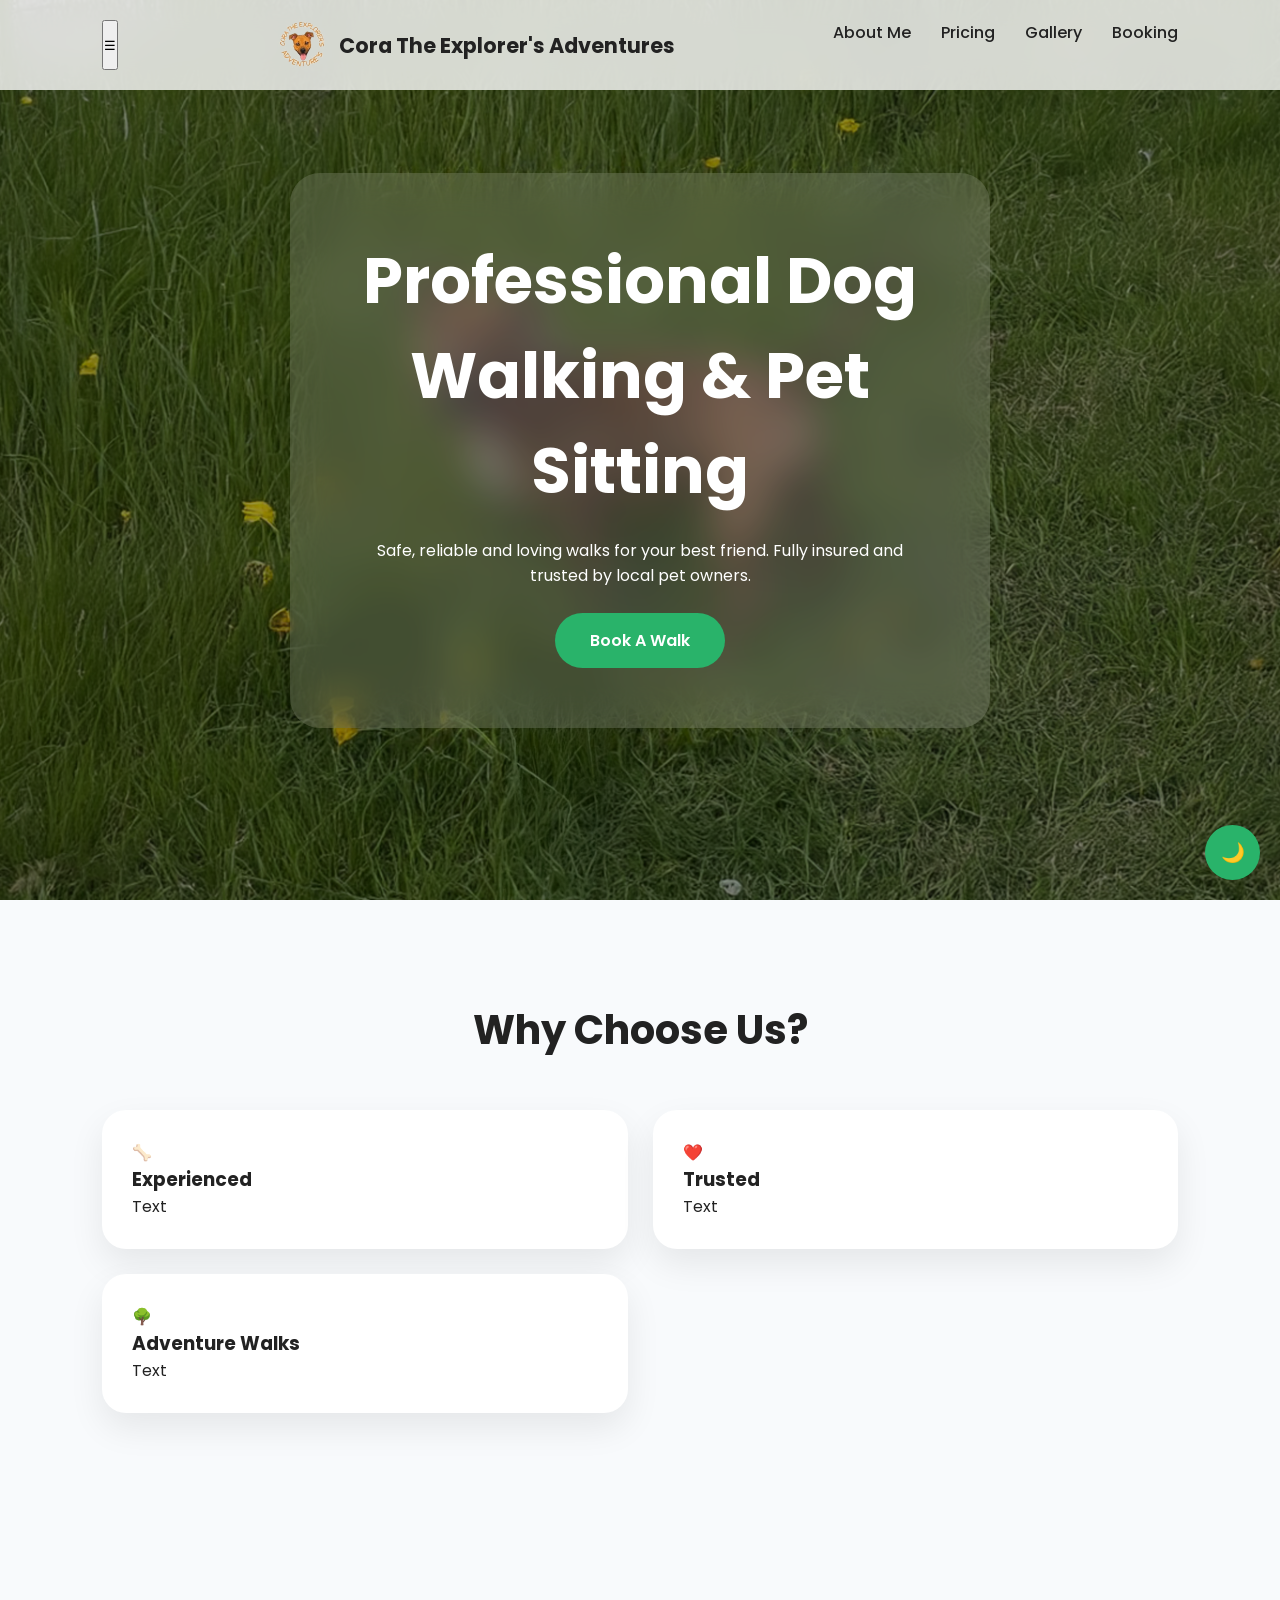
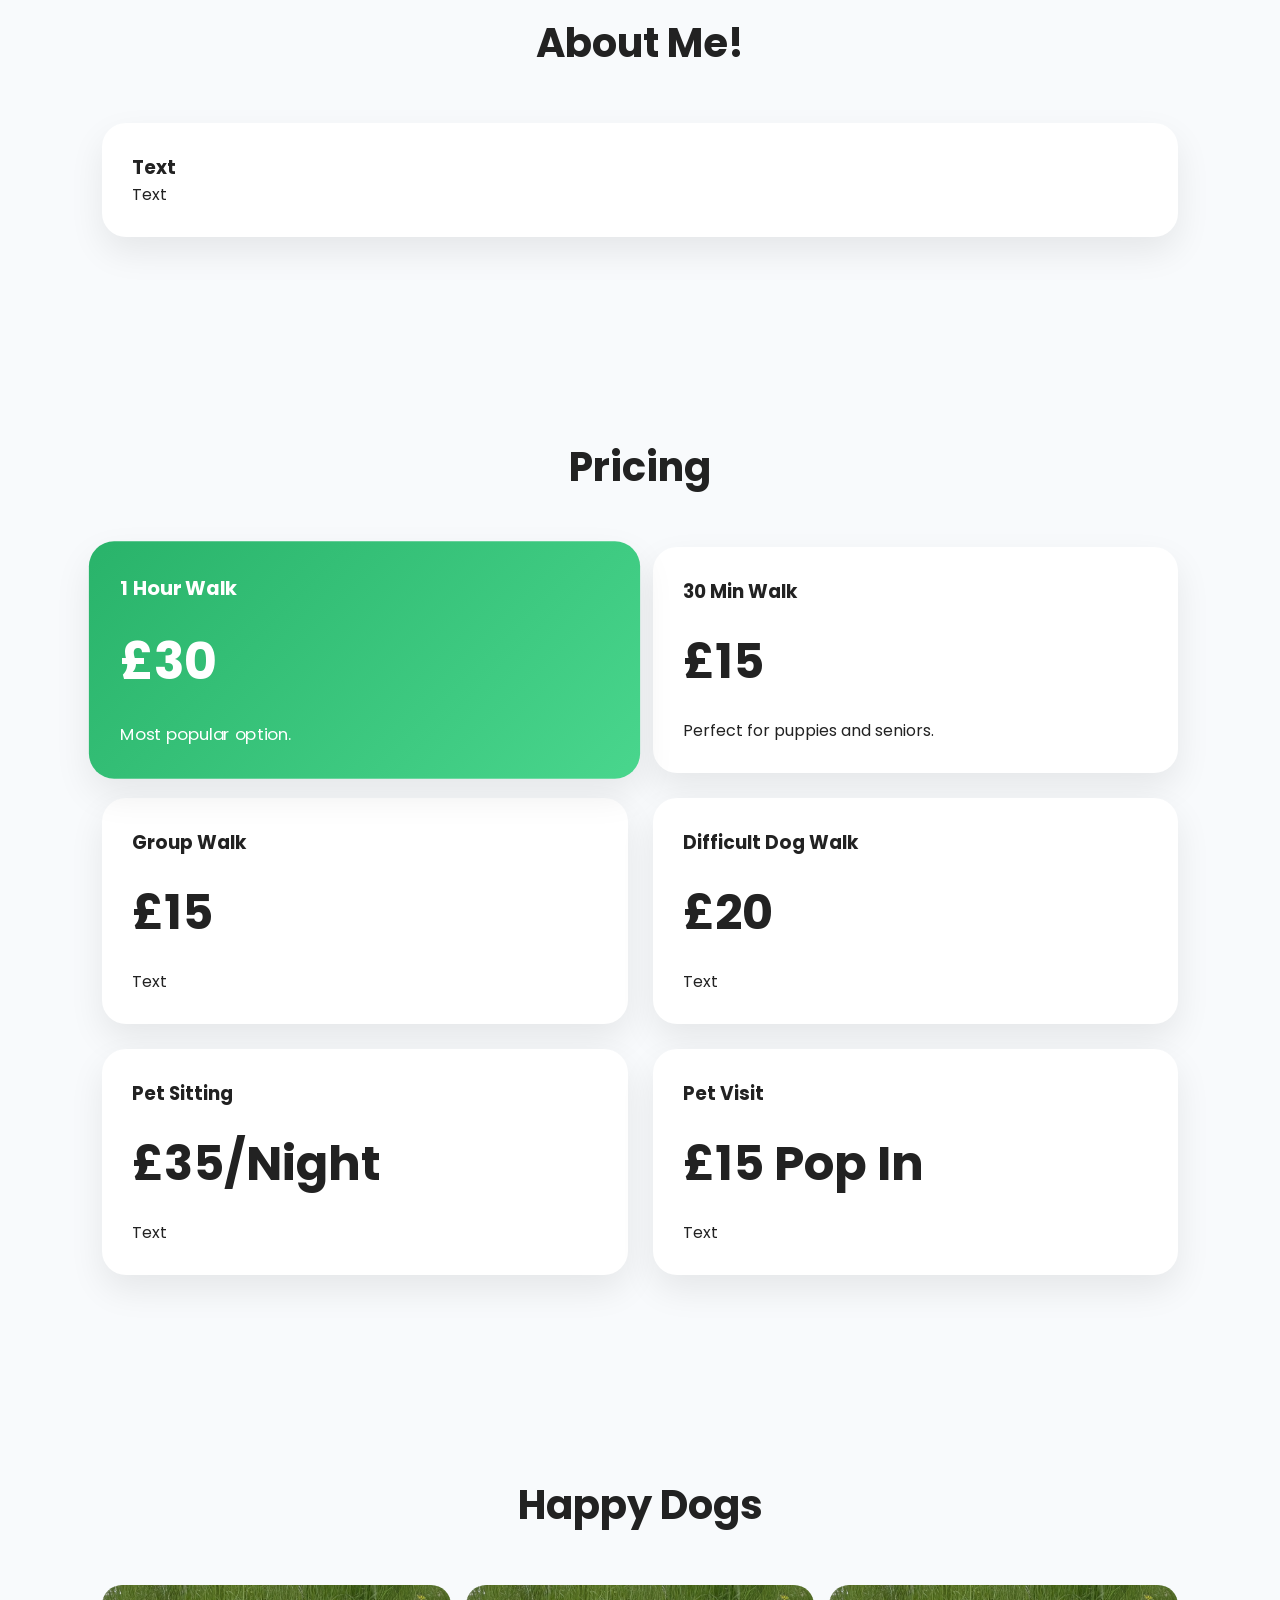
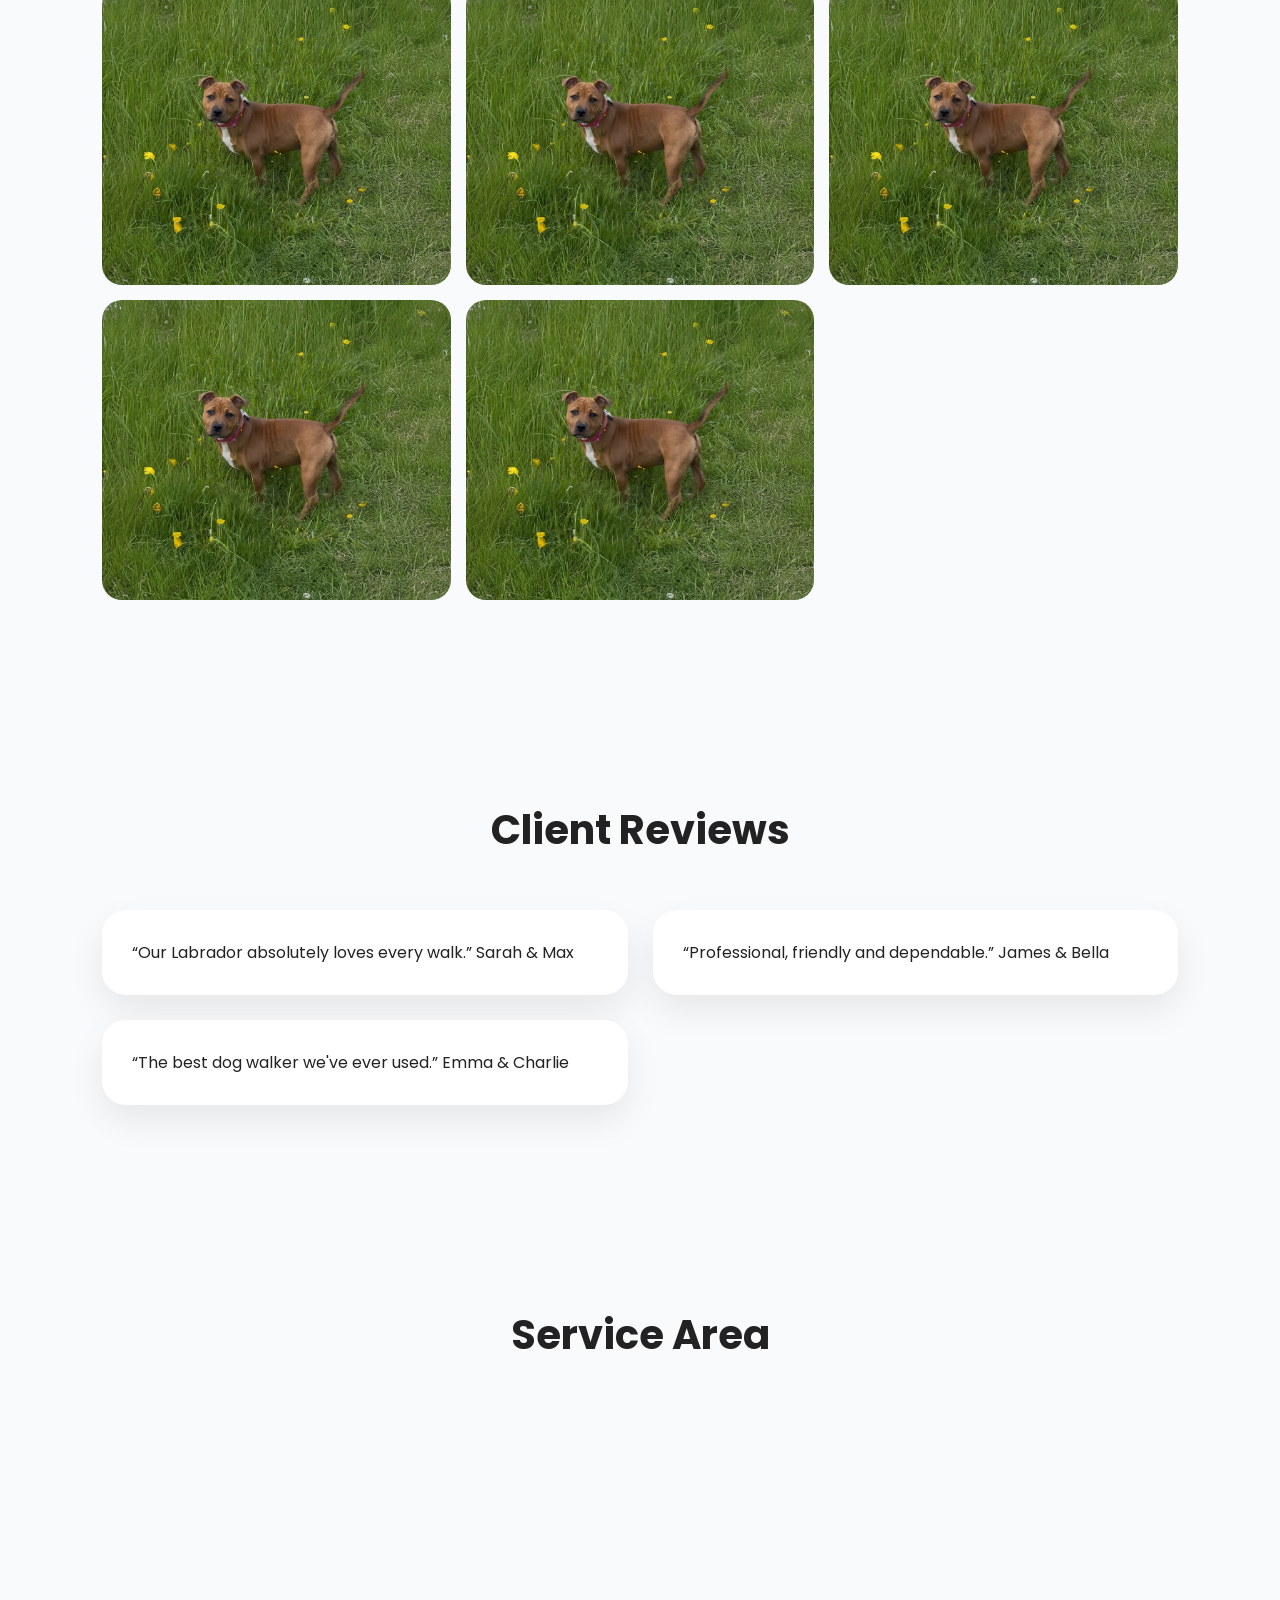
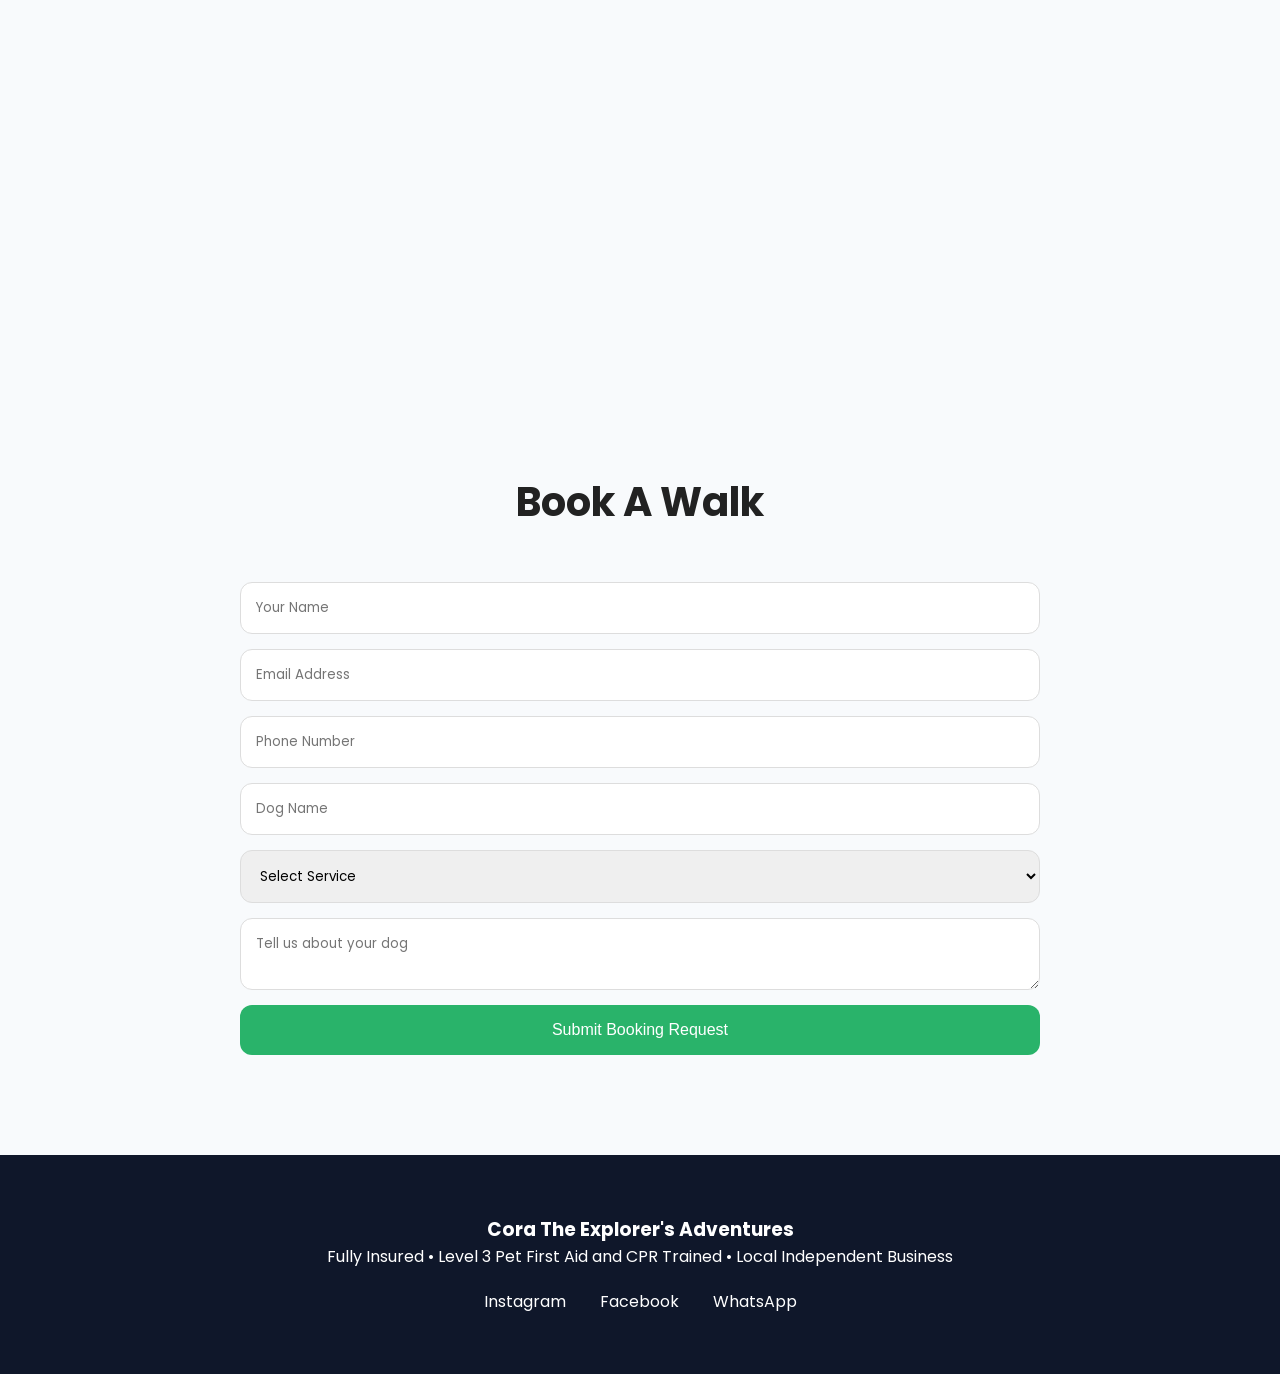
==== index.html @ e39ebb91 "Add files via upload" ====
<!DOCTYPE html>
<html lang="en">
<head>
<meta charset="UTF-8">
<meta name="viewport" content="width=device-width, initial-scale=1.0">
<title>Cora The Explorer's Adventures</title>

<link rel="stylesheet" href="styles.css">

<link rel="preconnect" href="https://fonts.googleapis.com">
<link href="https://fonts.googleapis.com/css2?family=Poppins:wght@300;400;500;600;700&display=swap" rel="stylesheet">

<script defer src="script.js"></script>
</head>

<body>

<button id="themeToggle">🌙</button>

<nav>
<button class="menu-toggle" id="menuToggle">☰</button>

    <div class="logo">
    <img src="logo.png" alt="Cora The Explorer Logo">
    <span>Cora The Explorer's Adventures</span>
</div>

    <ul>
        <li><a href="#about">About Me</a></li>

        <li><a href="#pricing">Pricing</a></li>
        <li><a href="#gallery">Gallery</a></li>
        <li><a href="#booking">Booking</a></li>
    </ul>
</nav>

<header class="hero">

    <div class="glass-card">
        <h1>Professional Dog Walking & Pet Sitting</h1>

        <p>
            Safe, reliable and loving walks for your best friend.
            Fully insured and trusted by local pet owners.
        </p>

        <a href="#booking" class="btn">
            Book A Walk
        </a>
    </div>

</header>

<section id="about" class="fade-up">

    <h2>Why Choose Us?</h2>

    <div class="features">

        <div class="feature">
            🦴
            <h3>Experienced</h3>
            <p>Text</p>
        </div>

        <div class="feature">
            ❤️
            <h3>Trusted</h3>
            <p>Text</p>
        </div>

        <div class="feature">
            🌳
            <h3>Adventure Walks</h3>
            <p>Text</p>
        </div>

    </div>

</section>

<section id="services" class="fade-up">

    <h2>About Me!</h2>

    <div class="cards">

        <div class="card">
            <h3>Text</h3>
            <p>Text</p>
        </div>

    </div>

</section>

<section id="pricing" class="fade-up">

    <h2>Pricing</h2>

    <div class="pricing-grid">

        <div class="price-card featured">
            <h3>1 Hour Walk</h3>
            <div class="price">£30</div>
            <p>Most popular option.</p>
        </div>

        <div class="price-card">
            <h3>30 Min Walk</h3>
            <div class="price">£15</div>
            <p>Perfect for puppies and seniors.</p>
        </div>

        <div class="price-card">
            <h3>Group Walk</h3>
            <div class="price">£15</div>
            <p>Text</p>
        </div>

        <div class="price-card">
            <h3>Difficult Dog Walk</h3>
            <div class="price">£20</div>
            <p>Text</p>
        </div>

        <div class="price-card">
            <h3>Pet Sitting</h3>
            <div class="price">£35/Night</div>
            <p>Text</p>
        </div>

        <div class="price-card">
            <h3>Pet Visit</h3>
            <div class="price">£15 Pop In</div>
            <p>Text</p>
        </div>

    </div>

</section>

<section id="gallery" class="fade-up">

    <h2>Happy Dogs</h2>

    <div class="gallery">

        <img src="HeaderImage(1).jpg" alt="">
        <img src="HeaderImage(1).jpg" alt="">
        <img src="HeaderImage(1).jpg" alt="">
        <img src="HeaderImage(1).jpg" alt="">
        <img src="HeaderImage(1).jpg" alt="">

    </div>

</section>

<section class="testimonials fade-up">

    <h2>Client Reviews</h2>

    <div class="testimonial-grid">

        <div class="testimonial">
            “Our Labrador absolutely loves every walk.”
            <span>Sarah & Max</span>
        </div>

        <div class="testimonial">
            “Professional, friendly and dependable.”
            <span>James & Bella</span>
        </div>

        <div class="testimonial">
            “The best dog walker we've ever used.”
            <span>Emma & Charlie</span>
        </div>

    </div>

</section>

<section class="map-section fade-up">

    <h2>Service Area</h2>

    <iframe src="https://www.google.com/maps/embed?pb=!1m18!1m12!1m3!1d9906.228407855106!2d-1.718009071624626!3d51.63132181870665!2m3!1f0!2f0!3f0!3m2!1i1024!2i768!4f13.1!3m3!1m2!1s0x4871486181116b2f%3A0xc29900ff32e69e5f!2sHighworth%2C%20Swindon!5e0!3m2!1sen!2suk!4v1781355867924!5m2!1sen!2suk" width="600" height="450" style="border:0;" allowfullscreen="" loading="lazy" referrerpolicy="no-referrer-when-downgrade"></iframe>

</section>

<section id="booking" class="fade-up">

    <h2>Book A Walk</h2>

    <form class="booking-form">

        <input type="text" placeholder="Your Name">

        <input type="email" placeholder="Email Address">

        <input type="tel" placeholder="Phone Number">

        <input type="text" placeholder="Dog Name">

        <select>
            <option>Select Service</option>
            <option>30 Min Dog Walk - £15</option>
            <option>60 Min Dog Walk - £30</option>
            <option>Group Walk - £15</option>
            <option>Difficult Dog Walk - £20</option>
            <option>Pet Sitting - £35/Night</option>
            <option>Pet Visit - £15 Pop In</option>
        </select>

        <textarea placeholder="Tell us about your dog"></textarea>

        <button type="submit">
            Submit Booking Request
        </button>

    </form>

</section>

<footer>

    <h3>Cora The Explorer's Adventures</h3>

    <p>Fully Insured • Level 3 Pet First Aid and CPR Trained • Local Independent Business</p>

    <div class="socials">
        <a href="">Instagram</a>
        <a href="#">Facebook</a>
        <a href="#">WhatsApp</a>
    </div>

</footer>

</body>
</html>
---- styles.css ----
:root{
--primary:#29b36a;
--dark:#121212;
--light:#ffffff;
--card:rgba(255,255,255,.12);
--text:#222;
--bg:#f8fafc;
}

.dark{
--text:#f1f1f1;
--bg:#111827;
--card:rgba(255,255,255,.08);
}

*{
margin:0;
padding:0;
box-sizing:border-box;
scroll-behavior:smooth;
}

body{
font-family:'Poppins',sans-serif;
background:var(--bg);
color:var(--text);
transition:.3s;
}

nav{
position:fixed;
width:100%;
top:0;
display:flex;
justify-content:space-between;
padding:20px 8%;
background:rgba(255,255,255,.8);
backdrop-filter:blur(15px);
z-index:1000;
}

nav ul{
display:flex;
list-style:none;
gap:30px;
}

nav a{
text-decoration:none;
color:inherit;
font-weight:500;
}

.logo{
    display:flex;
    align-items:center;
    gap:12px;
    font-size:1.3rem;
    font-weight:700;
}

.logo img{
    width:50px;
    height:50px;
    object-fit:cover;
    border-radius:50%;
}

.hero{
    height:100vh;
    display:flex;
    justify-content:center;
    align-items:center;
    background:
    linear-gradient(rgba(0,0,0,.4),rgba(0,0,0,.4)),
    url("HeaderImage(1).jpg");
    background-size:cover;
    background-position:center;
}

.glass-card{
background:rgba(255,255,255,.15);
backdrop-filter:blur(20px);
padding:60px;
border-radius:30px;
max-width:700px;
text-align:center;
color:white;
}

.glass-card h1{
font-size:4rem;
margin-bottom:20px;
}

.btn{
display:inline-block;
margin-top:25px;
padding:15px 35px;
background:var(--primary);
color:white;
text-decoration:none;
border-radius:50px;
font-weight:600;
}

section{
padding:100px 8%;
}

h2{
text-align:center;
font-size:2.5rem;
margin-bottom:50px;
}

.features,
.cards,
.pricing-grid,
.testimonial-grid{
display:grid;
grid-template-columns:repeat(auto-fit,minmax(450px,1fr));
gap:25px;
}

.feature,
.card,
.price-card,
.testimonial{
background:white;
padding:30px;
border-radius:24px;
box-shadow:0 15px 35px rgba(0,0,0,.08);
transition:.3s;
}

.feature:hover,
.card:hover,
.price-card:hover{
transform:translateY(-10px);
}

.featured{
background:linear-gradient(135deg,#29b36a,#49d68d);
color:white;
transform:scale(1.05);
}

.price{
font-size:3rem;
font-weight:700;
margin:20px 0;
}

.gallery{
display:grid;
grid-template-columns:repeat(auto-fit,minmax(300px,1fr));
gap:15px;
}

.gallery img{
width:100%;
height:300px;
object-fit:cover;
border-radius:20px;
transition:.4s;
}

.gallery img:hover{
transform:scale(1.05);
}

.map-section iframe{
width:100%;
height:450px;
border:none;
border-radius:20px;
}

.booking-form{
max-width:800px;
margin:auto;
display:grid;
gap:15px;
}

.booking-form input,
.booking-form textarea,
.booking-form select{
padding:15px;
border:1px solid #ddd;
border-radius:12px;
font-family:inherit;
}

.booking-form button{
padding:16px;
background:var(--primary);
color:white;
border:none;
border-radius:12px;
font-size:1rem;
cursor:pointer;
}

footer{
background:#0f172a;
color:white;
text-align:center;
padding:60px 20px;
}

.socials{
margin-top:20px;
}

.socials a{
margin:0 15px;
color:white;
text-decoration:none;
}

#themeToggle{
position:fixed;
right:20px;
bottom:20px;
width:55px;
height:55px;
border:none;
border-radius:50%;
background:var(--primary);
color:white;
font-size:1.2rem;
cursor:pointer;
z-index:2000;
}

.fade-up{
opacity:0;
transform:translateY(50px);
transition:all .8s ease;
}

.fade-up.show{
opacity:1;
transform:translateY(0);
}

@media(max-width:768px){

nav{
flex-direction:column;
gap:15px;
}

.glass-card{
padding:35px;
}

.glass-card h1{
font-size:2.5rem;
}

nav ul{
flex-wrap:wrap;
justify-content:center;
}

}
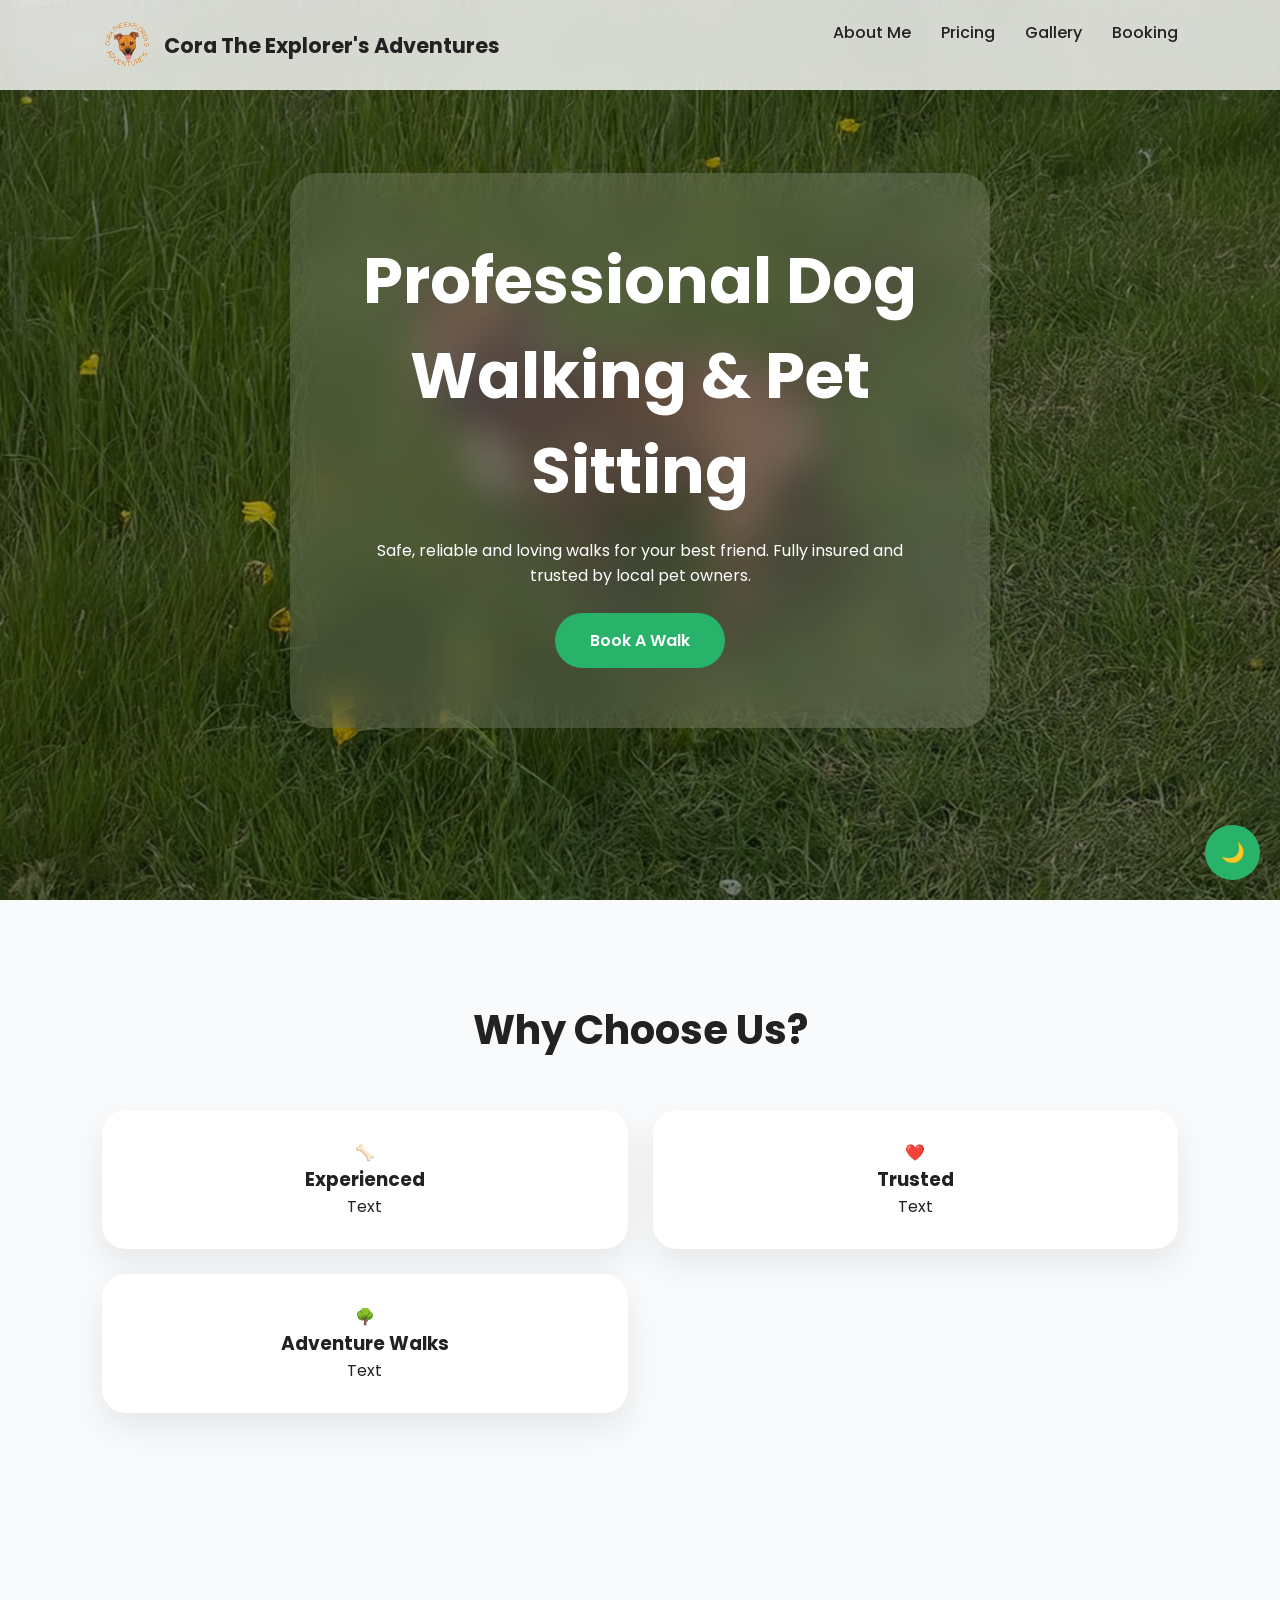
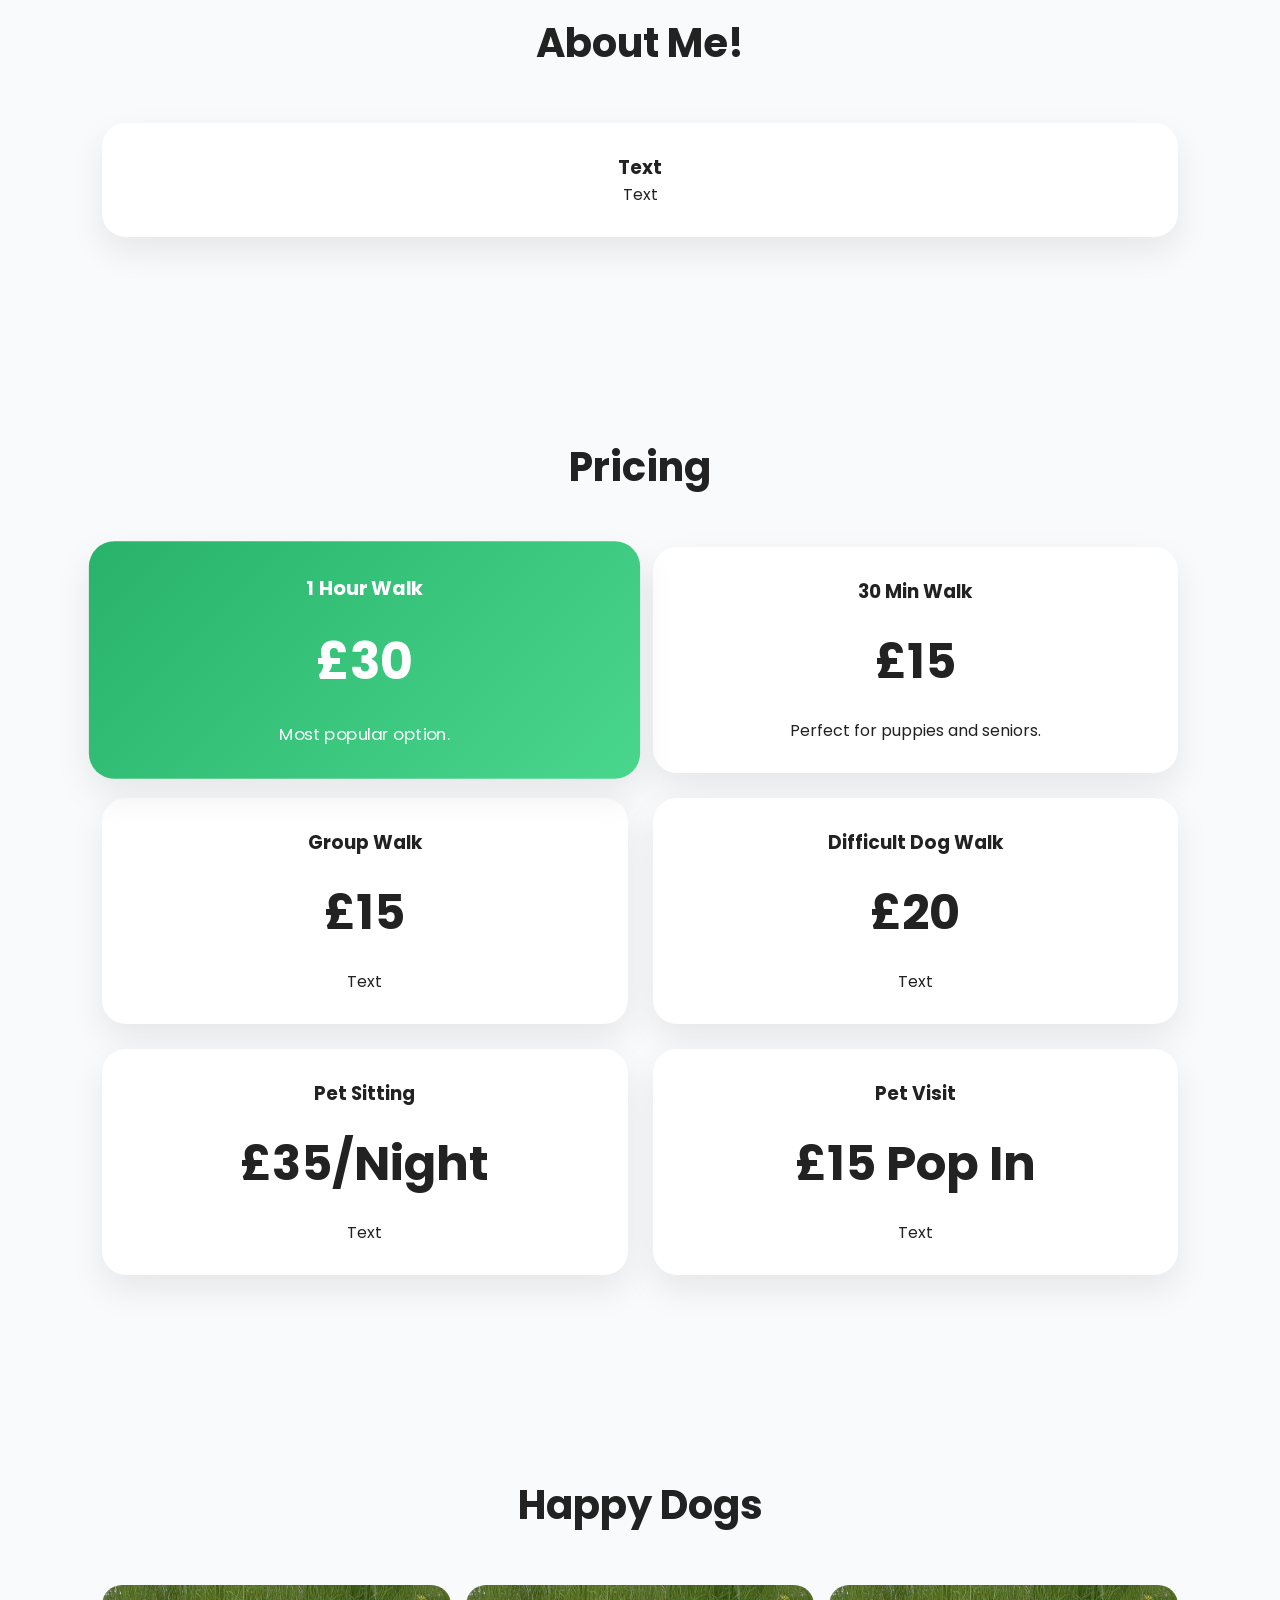
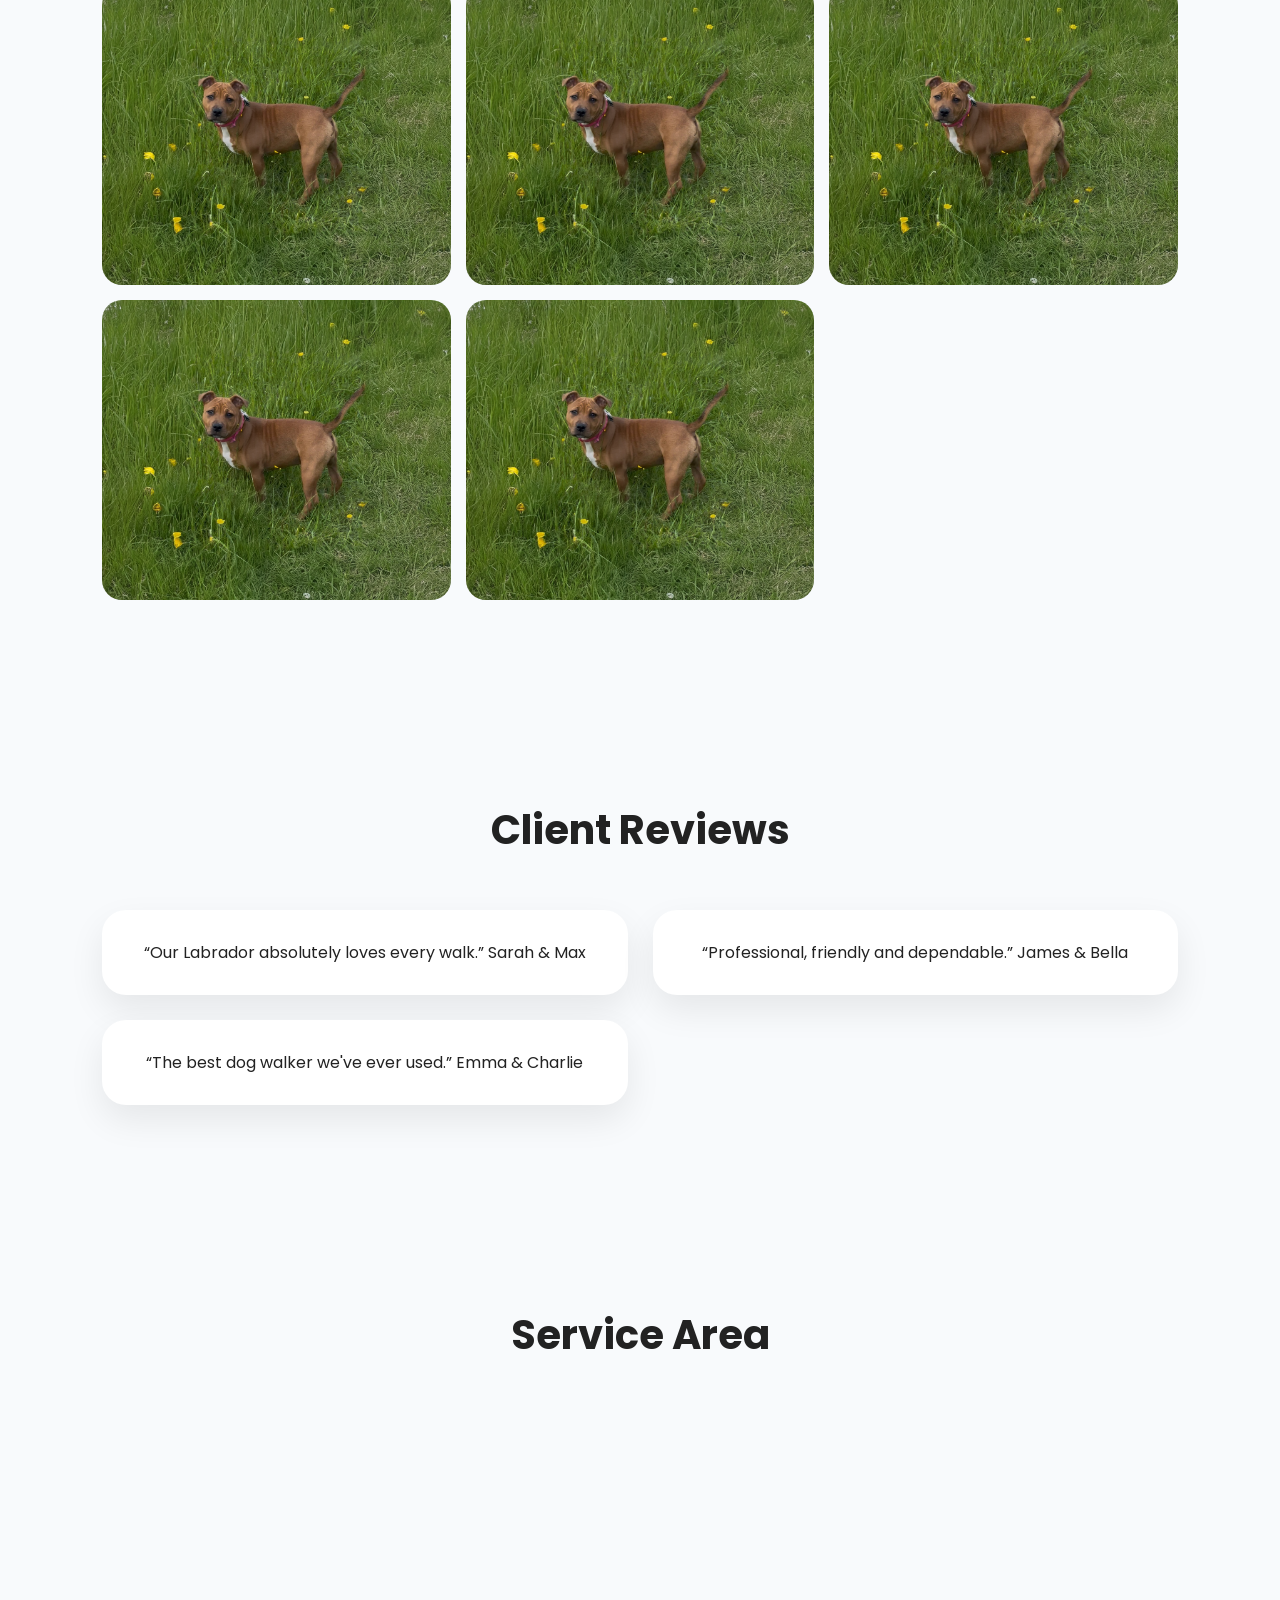
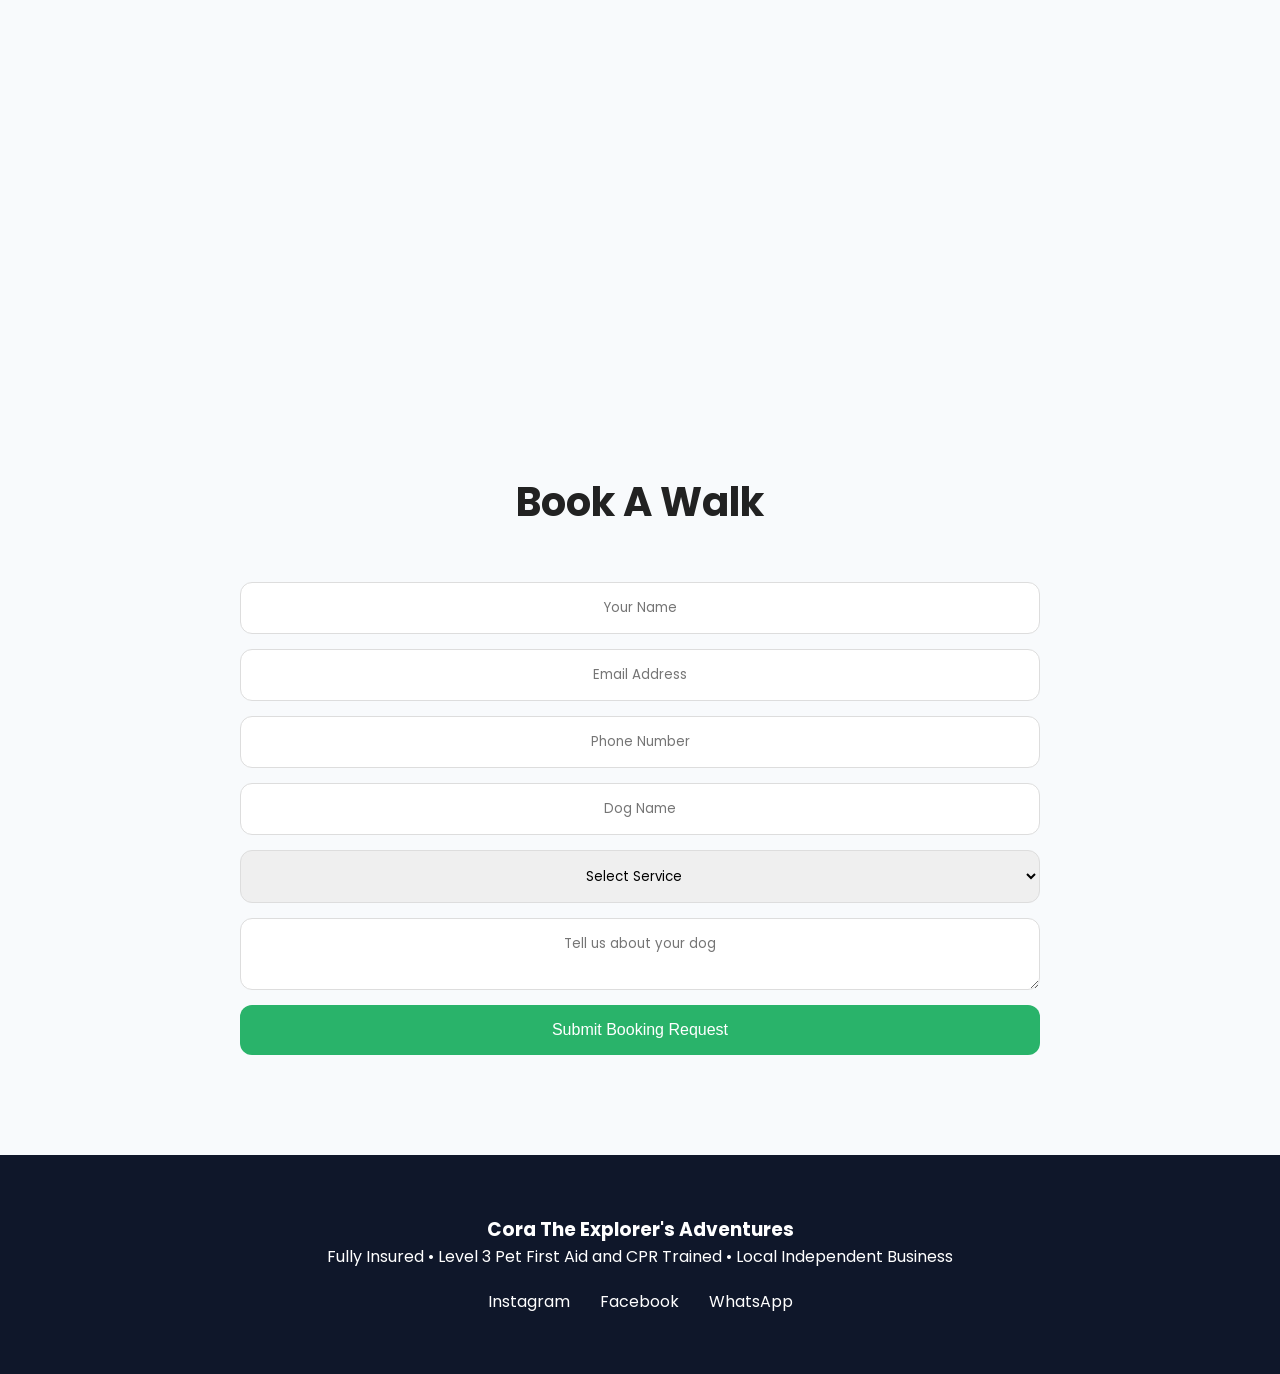
==== commit c2b2b09e: "Add files via upload" ====
--- a/index.html
+++ b/index.html
@@ -18,7 +18,6 @@
 <button id="themeToggle">🌙</button>
 
 <nav>
-<button class="menu-toggle" id="menuToggle">☰</button>
 
     <div class="logo">
     <img src="logo.png" alt="Cora The Explorer Logo">
--- a/styles.css
+++ b/styles.css
@@ -1,269 +1,323 @@
-:root{
---primary:#29b36a;
---dark:#121212;
---light:#ffffff;
---card:rgba(255,255,255,.12);
---text:#222;
---bg:#f8fafc;
-}
-
-.dark{
---text:#f1f1f1;
---bg:#111827;
---card:rgba(255,255,255,.08);
-}
-
-*{
-margin:0;
-padding:0;
-box-sizing:border-box;
-scroll-behavior:smooth;
-}
-
-body{
-font-family:'Poppins',sans-serif;
-background:var(--bg);
-color:var(--text);
-transition:.3s;
-}
-
-nav{
-position:fixed;
-width:100%;
-top:0;
-display:flex;
-justify-content:space-between;
-padding:20px 8%;
-background:rgba(255,255,255,.8);
-backdrop-filter:blur(15px);
-z-index:1000;
-}
-
-nav ul{
-display:flex;
-list-style:none;
-gap:30px;
-}
-
-nav a{
-text-decoration:none;
-color:inherit;
-font-weight:500;
-}
-
-.logo{
-    display:flex;
-    align-items:center;
-    gap:12px;
-    font-size:1.3rem;
-    font-weight:700;
-}
-
-.logo img{
-    width:50px;
-    height:50px;
-    object-fit:cover;
-    border-radius:50%;
-}
-
-.hero{
-    height:100vh;
-    display:flex;
-    justify-content:center;
-    align-items:center;
-    background:
-    linear-gradient(rgba(0,0,0,.4),rgba(0,0,0,.4)),
-    url("HeaderImage(1).jpg");
-    background-size:cover;
-    background-position:center;
-}
-
-.glass-card{
-background:rgba(255,255,255,.15);
-backdrop-filter:blur(20px);
-padding:60px;
-border-radius:30px;
-max-width:700px;
-text-align:center;
-color:white;
-}
-
-.glass-card h1{
-font-size:4rem;
-margin-bottom:20px;
-}
-
-.btn{
-display:inline-block;
-margin-top:25px;
-padding:15px 35px;
-background:var(--primary);
-color:white;
-text-decoration:none;
-border-radius:50px;
-font-weight:600;
-}
-
-section{
-padding:100px 8%;
-}
-
-h2{
-text-align:center;
-font-size:2.5rem;
-margin-bottom:50px;
-}
-
-.features,
-.cards,
-.pricing-grid,
-.testimonial-grid{
-display:grid;
-grid-template-columns:repeat(auto-fit,minmax(450px,1fr));
-gap:25px;
-}
-
-.feature,
-.card,
-.price-card,
-.testimonial{
-background:white;
-padding:30px;
-border-radius:24px;
-box-shadow:0 15px 35px rgba(0,0,0,.08);
-transition:.3s;
-}
-
-.feature:hover,
-.card:hover,
-.price-card:hover{
-transform:translateY(-10px);
-}
-
-.featured{
-background:linear-gradient(135deg,#29b36a,#49d68d);
-color:white;
-transform:scale(1.05);
-}
-
-.price{
-font-size:3rem;
-font-weight:700;
-margin:20px 0;
-}
-
-.gallery{
-display:grid;
-grid-template-columns:repeat(auto-fit,minmax(300px,1fr));
-gap:15px;
-}
-
-.gallery img{
-width:100%;
-height:300px;
-object-fit:cover;
-border-radius:20px;
-transition:.4s;
-}
-
-.gallery img:hover{
-transform:scale(1.05);
-}
-
-.map-section iframe{
-width:100%;
-height:450px;
-border:none;
-border-radius:20px;
-}
-
-.booking-form{
-max-width:800px;
-margin:auto;
-display:grid;
-gap:15px;
-}
-
-.booking-form input,
-.booking-form textarea,
-.booking-form select{
-padding:15px;
-border:1px solid #ddd;
-border-radius:12px;
-font-family:inherit;
-}
-
-.booking-form button{
-padding:16px;
-background:var(--primary);
-color:white;
-border:none;
-border-radius:12px;
-font-size:1rem;
-cursor:pointer;
-}
-
-footer{
-background:#0f172a;
-color:white;
-text-align:center;
-padding:60px 20px;
-}
-
-.socials{
-margin-top:20px;
-}
-
-.socials a{
-margin:0 15px;
-color:white;
-text-decoration:none;
-}
-
-#themeToggle{
-position:fixed;
-right:20px;
-bottom:20px;
-width:55px;
-height:55px;
-border:none;
-border-radius:50%;
-background:var(--primary);
-color:white;
-font-size:1.2rem;
-cursor:pointer;
-z-index:2000;
-}
-
-.fade-up{
-opacity:0;
-transform:translateY(50px);
-transition:all .8s ease;
-}
-
-.fade-up.show{
-opacity:1;
-transform:translateY(0);
-}
-
-@media(max-width:768px){
-
-nav{
-flex-direction:column;
-gap:15px;
-}
-
-.glass-card{
-padding:35px;
-}
-
-.glass-card h1{
-font-size:2.5rem;
-}
-
-nav ul{
-flex-wrap:wrap;
-justify-content:center;
-}
-
-}+:root{
+--primary:#29b36a;
+--dark:#121212;
+--light:#ffffff;
+--card:rgba(255,255,255,.12);
+--text:#222;
+--bg:#f8fafc;
+}
+
+.dark{
+--text:#f1f1f1;
+--bg:#111827;
+--card:rgba(255,255,255,.08);
+}
+
+*{
+margin:0;
+padding:0;
+box-sizing:border-box;
+scroll-behavior:smooth;
+}
+
+body{
+font-family:'Poppins',sans-serif;
+background:var(--bg);
+color:var(--text);
+transition:.3s;
+}
+
+nav{
+position:fixed;
+width:100%;
+top:0;
+display:flex;
+justify-content:space-between;
+padding:20px 8%;
+background:rgba(255,255,255,.8);
+backdrop-filter:blur(15px);
+z-index:1000;
+}
+
+nav ul{
+display:flex;
+list-style:none;
+gap:30px;
+}
+
+nav a{
+text-decoration:none;
+color:inherit;
+font-weight:500;
+}
+
+.logo{
+    display:flex;
+    align-items:center;
+    gap:12px;
+    font-size:1.3rem;
+    font-weight:700;
+}
+
+.logo img{
+    width:50px;
+    height:50px;
+    object-fit:cover;
+    border-radius:50%;
+}
+
+.hero{
+    height:100vh;
+    display:flex;
+    justify-content:center;
+    align-items:center;
+    background:
+    linear-gradient(rgba(0,0,0,.4),rgba(0,0,0,.4)),
+    url("HeaderImage(1).jpg");
+    background-size:cover;
+    background-position:center;
+}
+
+.glass-card{
+background:rgba(255,255,255,.15);
+backdrop-filter:blur(20px);
+padding:60px;
+border-radius:30px;
+max-width:700px;
+text-align:center;
+color:white;
+}
+
+.glass-card h1{
+font-size:4rem;
+margin-bottom:20px;
+}
+
+.btn{
+display:inline-block;
+margin-top:25px;
+padding:15px 35px;
+background:var(--primary);
+color:white;
+text-decoration:none;
+border-radius:50px;
+font-weight:600;
+}
+
+section{
+padding:100px 8%;
+}
+
+h2{
+text-align:center;
+font-size:2.5rem;
+margin-bottom:50px;
+}
+
+.features,
+.cards,
+.pricing-grid,
+.testimonial-grid{
+display:grid;
+grid-template-columns:repeat(auto-fit,minmax(450px,1fr));
+gap:25px;
+}
+
+.feature,
+.card,
+.price-card,
+.testimonial{
+background:white;
+padding:30px;
+border-radius:24px;
+box-shadow:0 15px 35px rgba(0,0,0,.08);
+transition:.3s;
+    width:100%;
+    text-align:center;
+}
+
+.feature:hover,
+.card:hover,
+.price-card:hover{
+transform:translateY(-10px);
+}
+
+.featured{
+background:linear-gradient(135deg,#29b36a,#49d68d);
+color:white;
+transform:scale(1.05);
+}
+
+.price{
+font-size:3rem;
+font-weight:700;
+margin:20px 0;
+}
+
+.gallery{
+display:grid;
+grid-template-columns:repeat(auto-fit,minmax(300px,1fr));
+gap:15px;
+}
+
+.gallery img{
+width:100%;
+height:300px;
+object-fit:cover;
+border-radius:20px;
+transition:.4s;
+}
+
+.gallery img:hover{
+transform:scale(1.05);
+}
+
+.map-section iframe{
+width:100%;
+height:450px;
+border:none;
+border-radius:20px;
+}
+
+.booking-form{
+max-width:800px;
+margin:auto;
+display:grid;
+gap:15px;
+}
+
+.booking-form input,
+.booking-form textarea,
+.booking-form select{
+padding:15px;
+border:1px solid #ddd;
+border-radius:12px;
+font-family:inherit;
+}
+
+.booking-form button{
+padding:16px;
+background:var(--primary);
+color:white;
+border:none;
+border-radius:12px;
+font-size:1rem;
+cursor:pointer;
+}
+
+footer{
+background:#0f172a;
+color:white;
+text-align:center;
+padding:60px 20px;
+}
+
+.socials{
+margin-top:20px;
+}
+
+.socials a{
+margin:0 15px;
+color:white;
+text-decoration:none;
+}
+
+#themeToggle{
+position:fixed;
+right:20px;
+bottom:20px;
+width:55px;
+height:55px;
+border:none;
+border-radius:50%;
+background:var(--primary);
+color:white;
+font-size:1.2rem;
+cursor:pointer;
+z-index:2000;
+}
+
+.fade-up{
+opacity:0;
+transform:translateY(50px);
+transition:all .8s ease;
+}
+
+.fade-up.show{
+opacity:1;
+transform:translateY(0);
+}
+
+@media(max-width:768px){
+
+nav{
+flex-direction:column;
+gap:15px;
+}
+
+.glass-card{
+padding:35px;
+}
+
+.glass-card h1{
+font-size:2.5rem;
+}
+
+nav ul{
+flex-wrap:wrap;
+justify-content:center;
+}
+
+}
+
+/* Global content centering */
+section,
+.hero,
+footer,
+#about,
+#services,
+#pricing,
+#gallery,
+.testimonials,
+.map-section,
+#booking{
+    text-align:center;
+}
+
+.features,
+.cards,
+.pricing-grid,
+.testimonial-grid{
+    justify-items:center;
+}
+
+.feature,
+.card,
+.price-card,
+.testimonial{
+    text-align:center;
+}
+
+.booking-form{
+    margin:auto;
+}
+
+.booking-form input,
+.booking-form textarea,
+.booking-form select{
+    text-align:center;
+}
+
+.logo{
+    justify-content:center;
+}
+
+nav ul{
+    justify-content:center;
+}
+
+.socials{
+    display:flex;
+    justify-content:center;
+    align-items:center;
+}
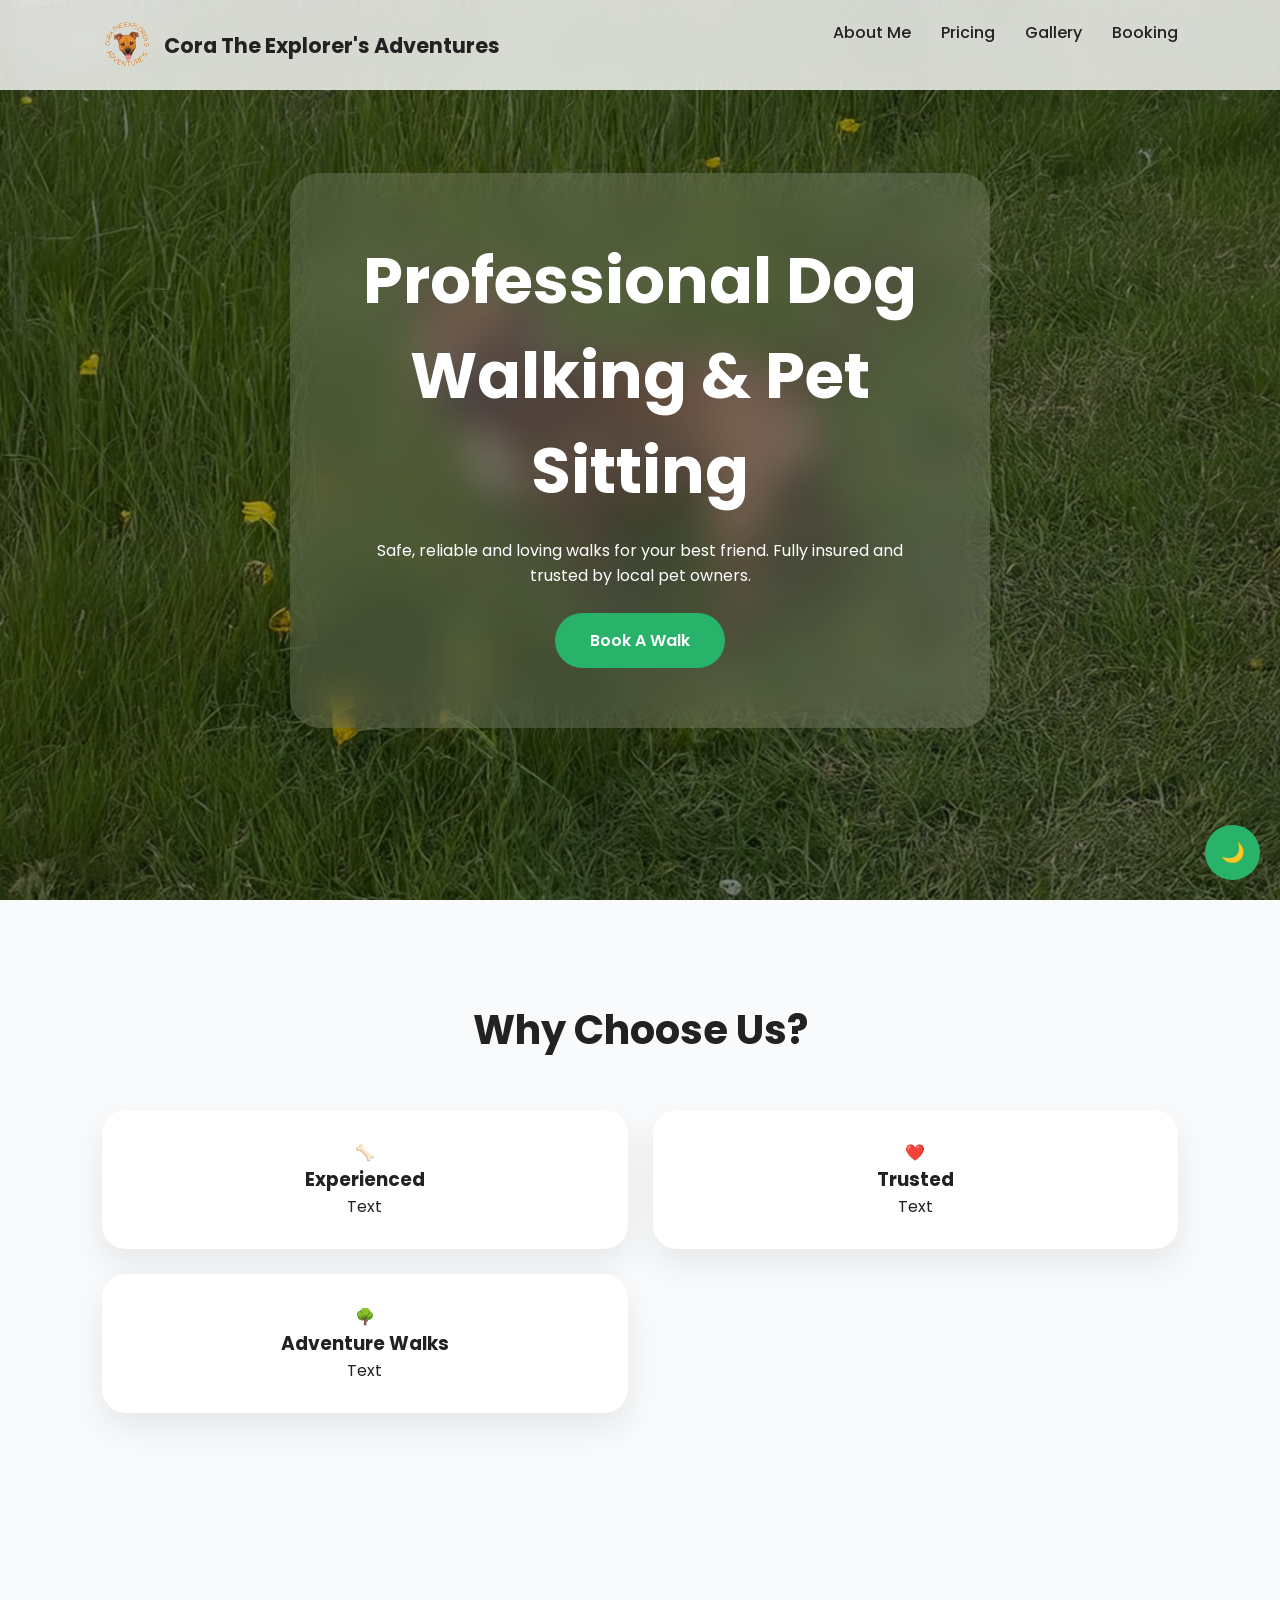
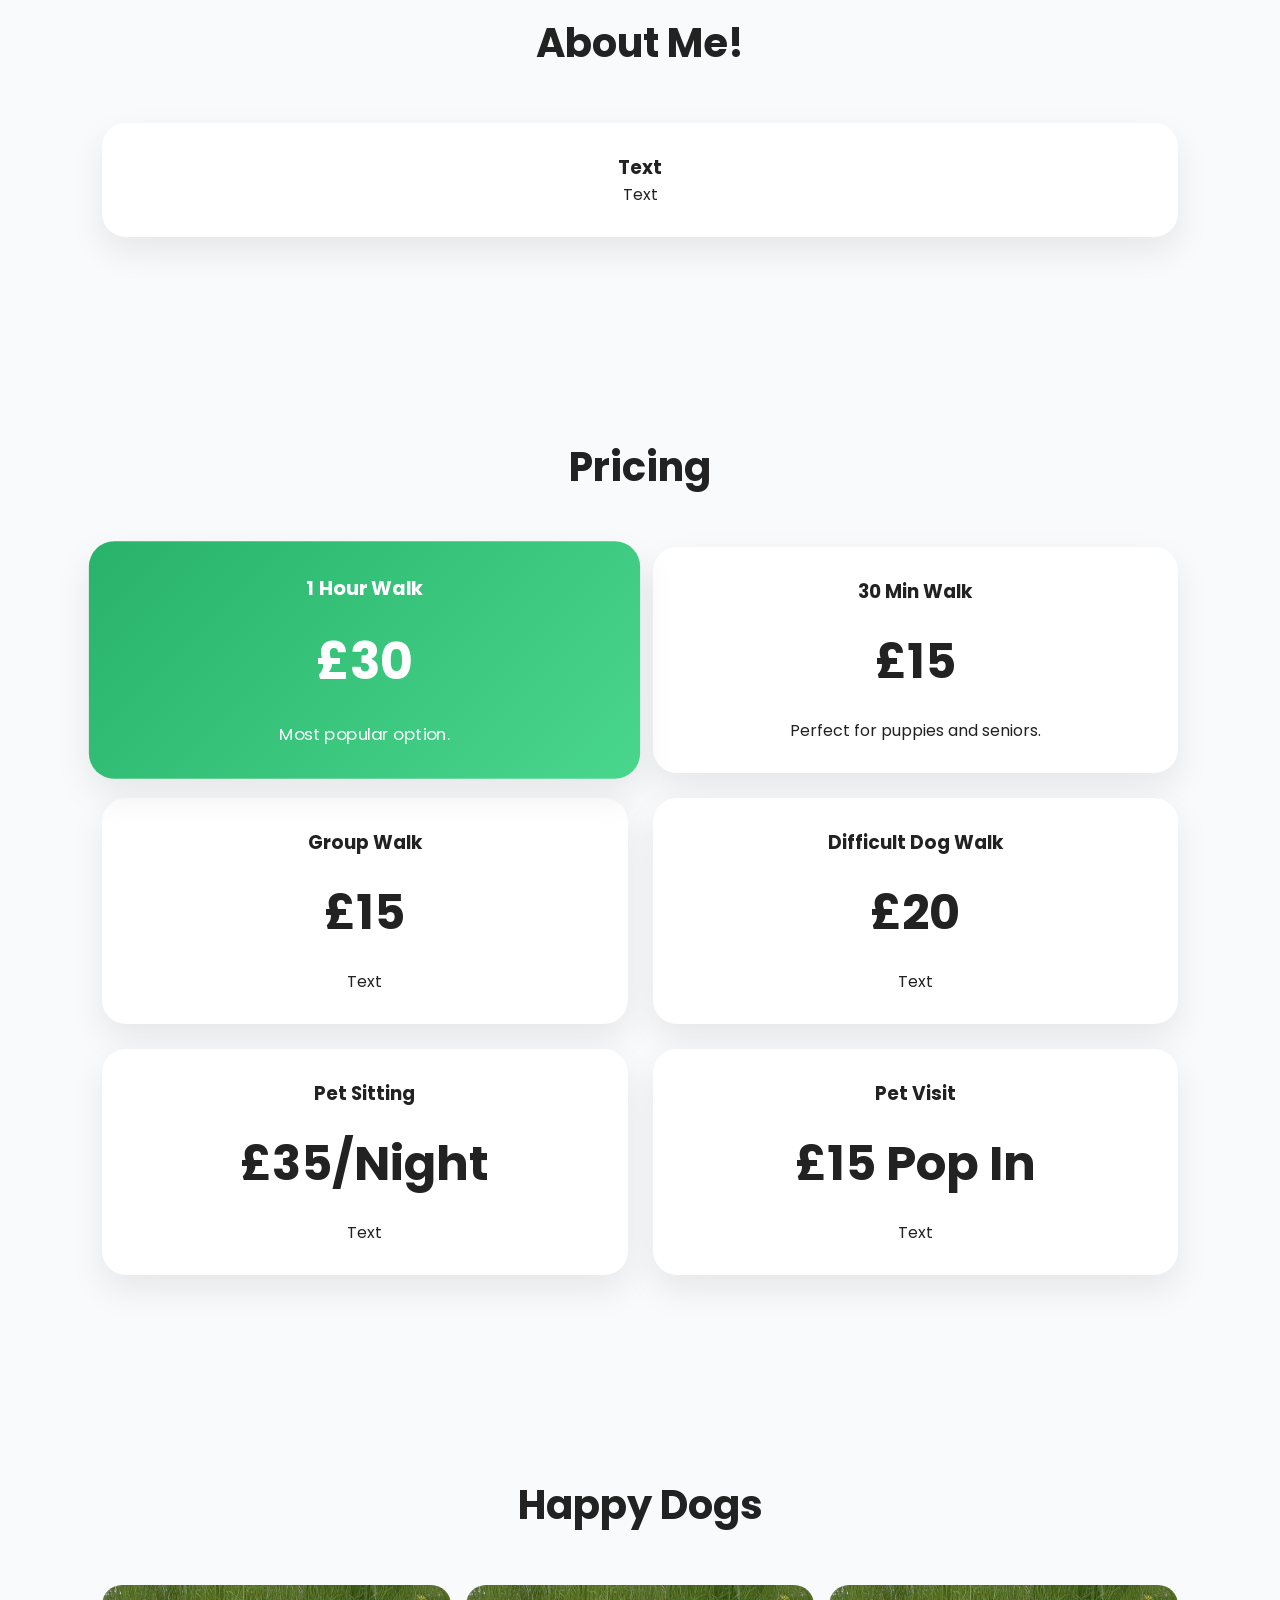
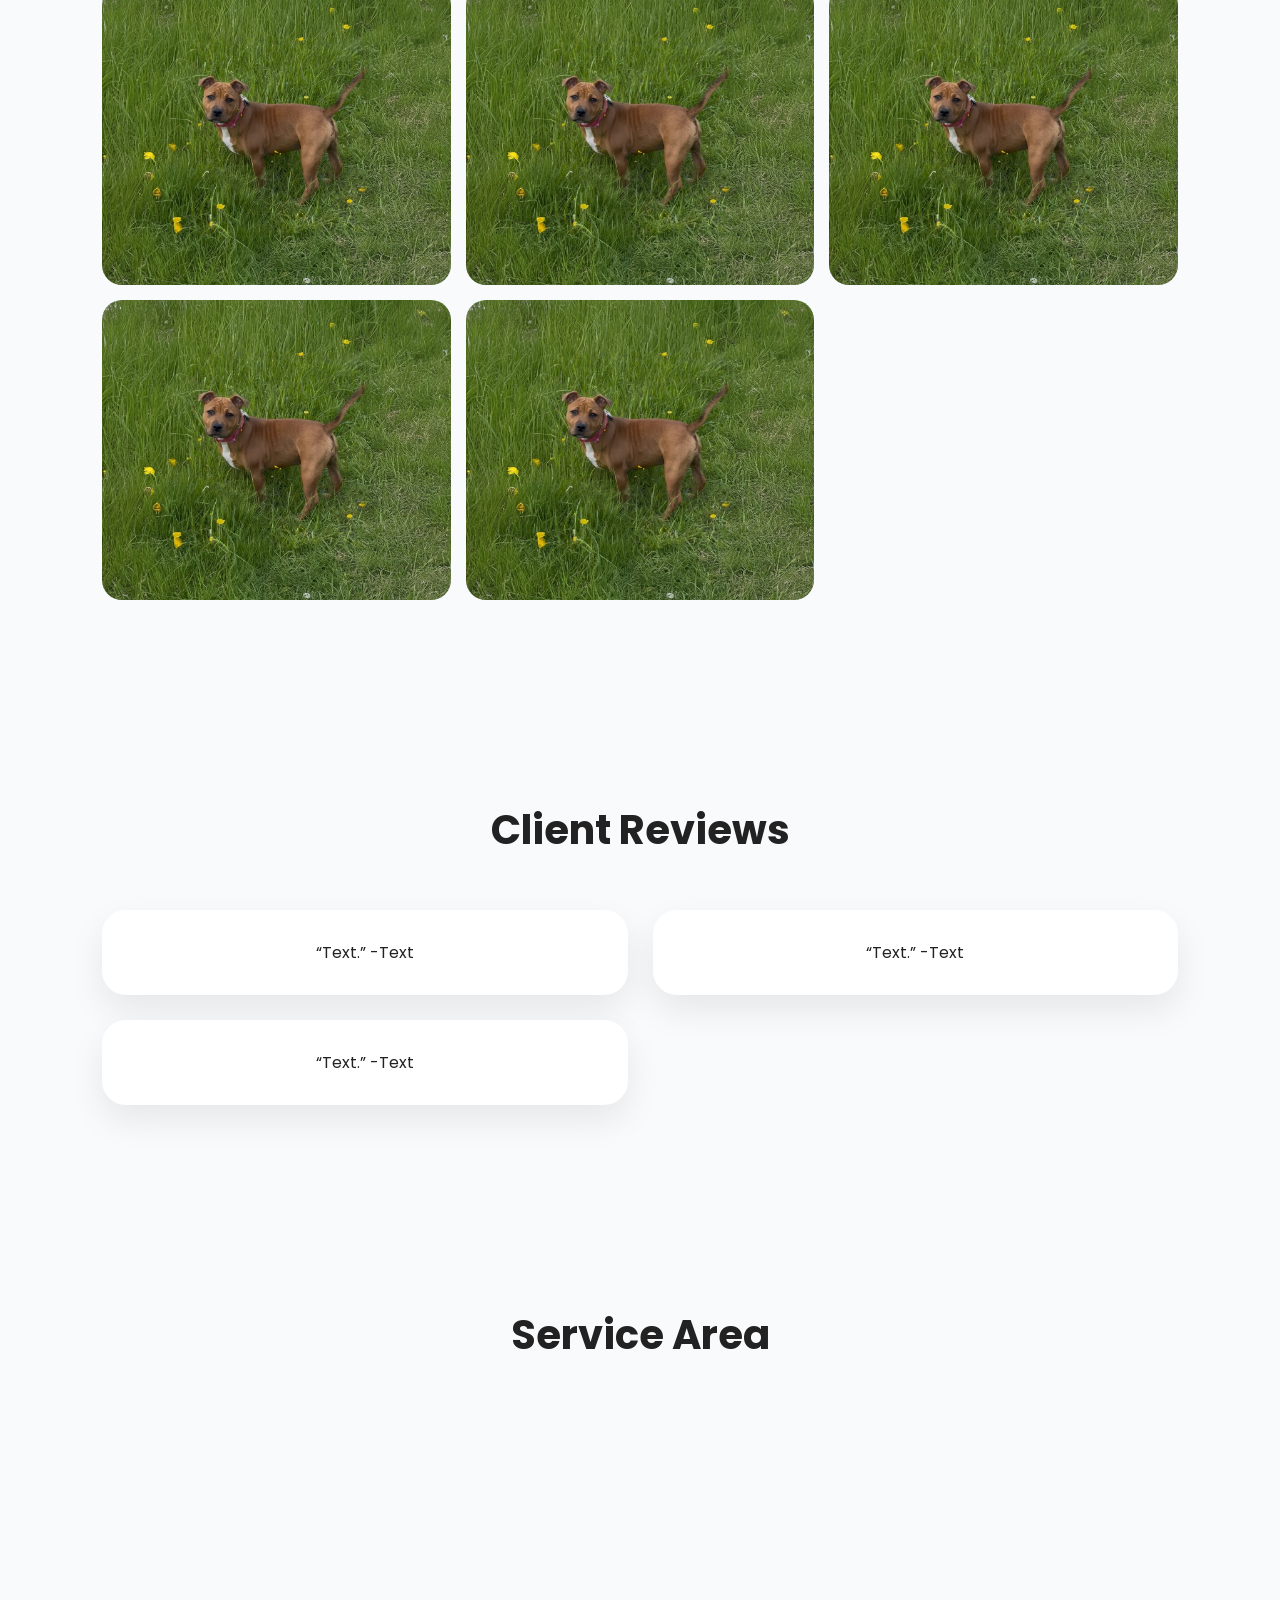
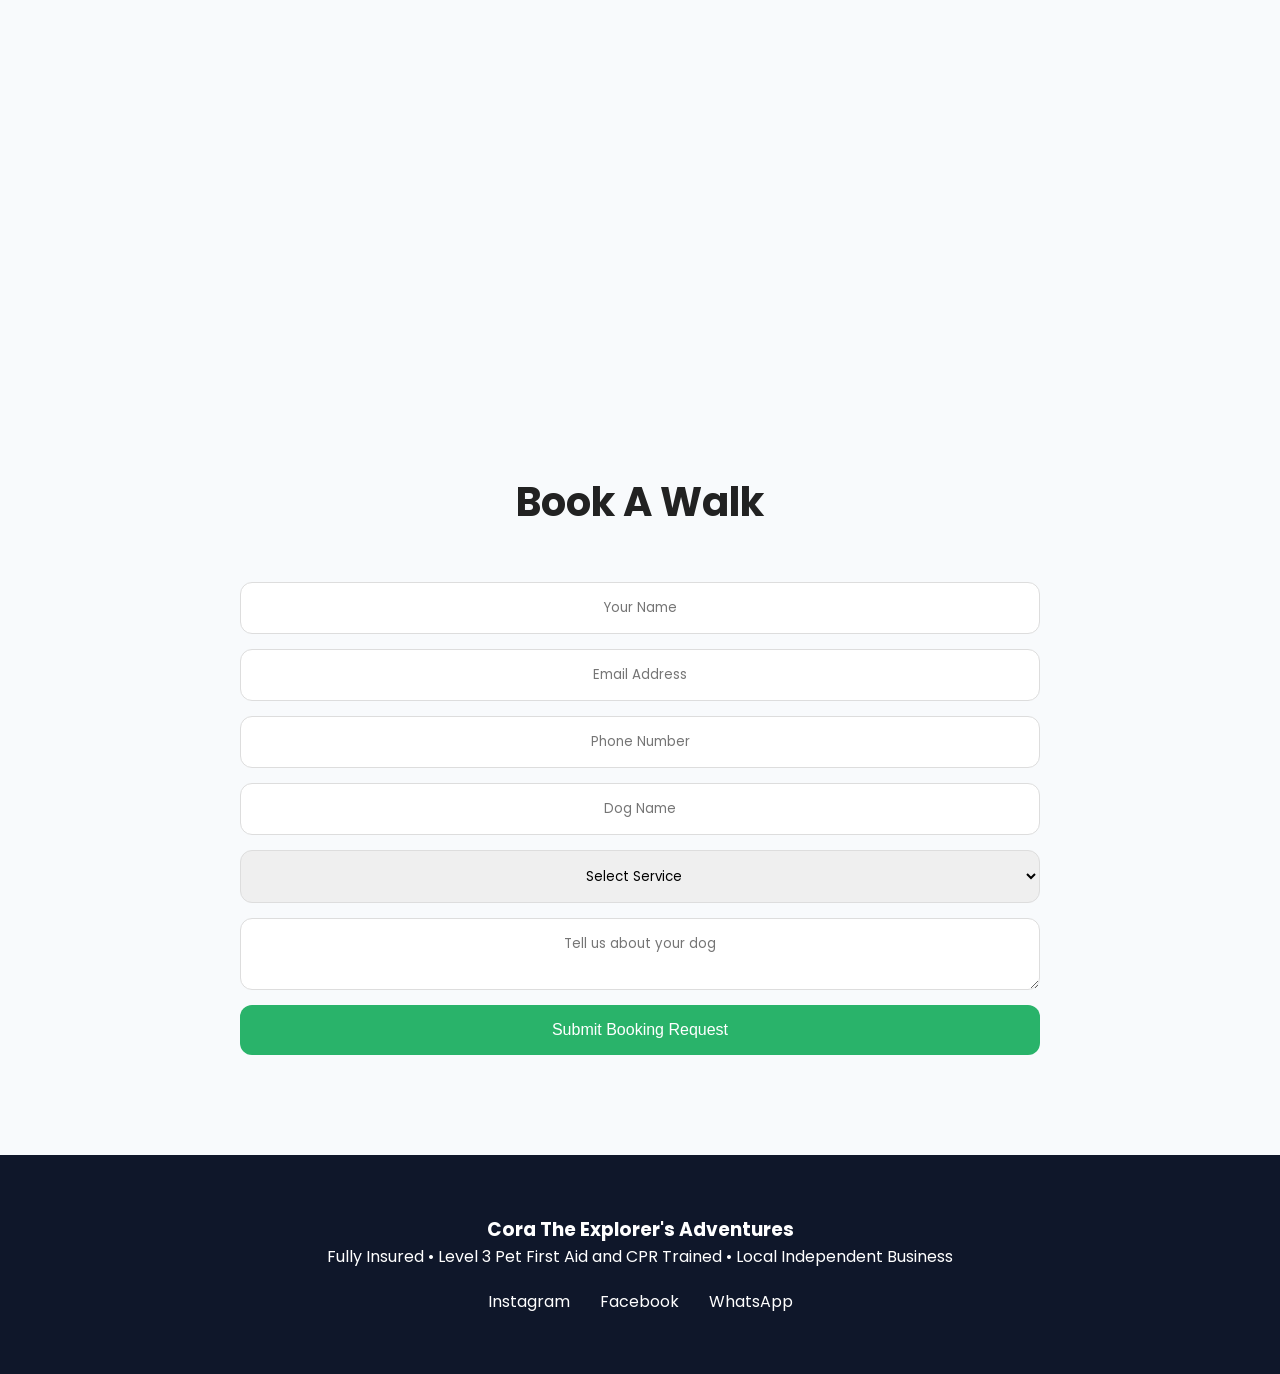
==== commit cc3822d9: "Add files via upload" ====
--- a/index.html
+++ b/index.html
@@ -6,6 +6,7 @@
 <title>Cora The Explorer's Adventures</title>
 
 <link rel="stylesheet" href="styles.css">
+<link rel="center-content-no-card-shrink" href="center-content-no-card-shrink.css">
 
 <link rel="preconnect" href="https://fonts.googleapis.com">
 <link href="https://fonts.googleapis.com/css2?family=Poppins:wght@300;400;500;600;700&display=swap" rel="stylesheet">
@@ -162,18 +163,18 @@
     <div class="testimonial-grid">
 
         <div class="testimonial">
-            “Our Labrador absolutely loves every walk.”
-            <span>Sarah & Max</span>
+            “Text.”
+            <span>-Text</span>
         </div>
 
         <div class="testimonial">
-            “Professional, friendly and dependable.”
-            <span>James & Bella</span>
+            “Text.”
+            <span>-Text</span>
         </div>
 
         <div class="testimonial">
-            “The best dog walker we've ever used.”
-            <span>Emma & Charlie</span>
+            “Text.”
+            <span>-Text</span>
         </div>
 
     </div>
--- a/styles.css
+++ b/styles.css
@@ -25,6 +25,10 @@
 background:var(--bg);
 color:var(--text);
 transition:.3s;
+  margin:0;
+    padding:0;
+    width:100%;
+    overflow-x:hidden;
 }
 
 nav{
@@ -76,6 +80,8 @@
     url("HeaderImage(1).jpg");
     background-size:cover;
     background-position:center;
+ width:100vw;
+    margin:0;
 }
 
 .glass-card{
@@ -206,10 +212,12 @@
 }
 
 footer{
-background:#0f172a;
-color:white;
-text-align:center;
-padding:60px 20px;
+    background:#0f172a;
+    color:white;
+    text-align:center;
+    padding:60px 20px;
+    width:100%;
+    margin:0;
 }
 
 .socials{
--- a/center-content-no-card-shrink.css
+++ b/center-content-no-card-shrink.css
@@ -0,0 +1,32 @@
+/* Center content without shrinking cards */
+
+h1,
+h2,
+h3,
+p{
+    text-align:center;
+}
+
+.feature,
+.card,
+.price-card,
+.testimonial{
+    width:100%;
+    text-align:center;
+}
+
+.booking-form{
+    margin:auto;
+}
+
+.booking-form input,
+.booking-form textarea,
+.booking-form select{
+    text-align:center;
+}
+
+.socials{
+    display:flex;
+    justify-content:center;
+    gap:20px;
+}
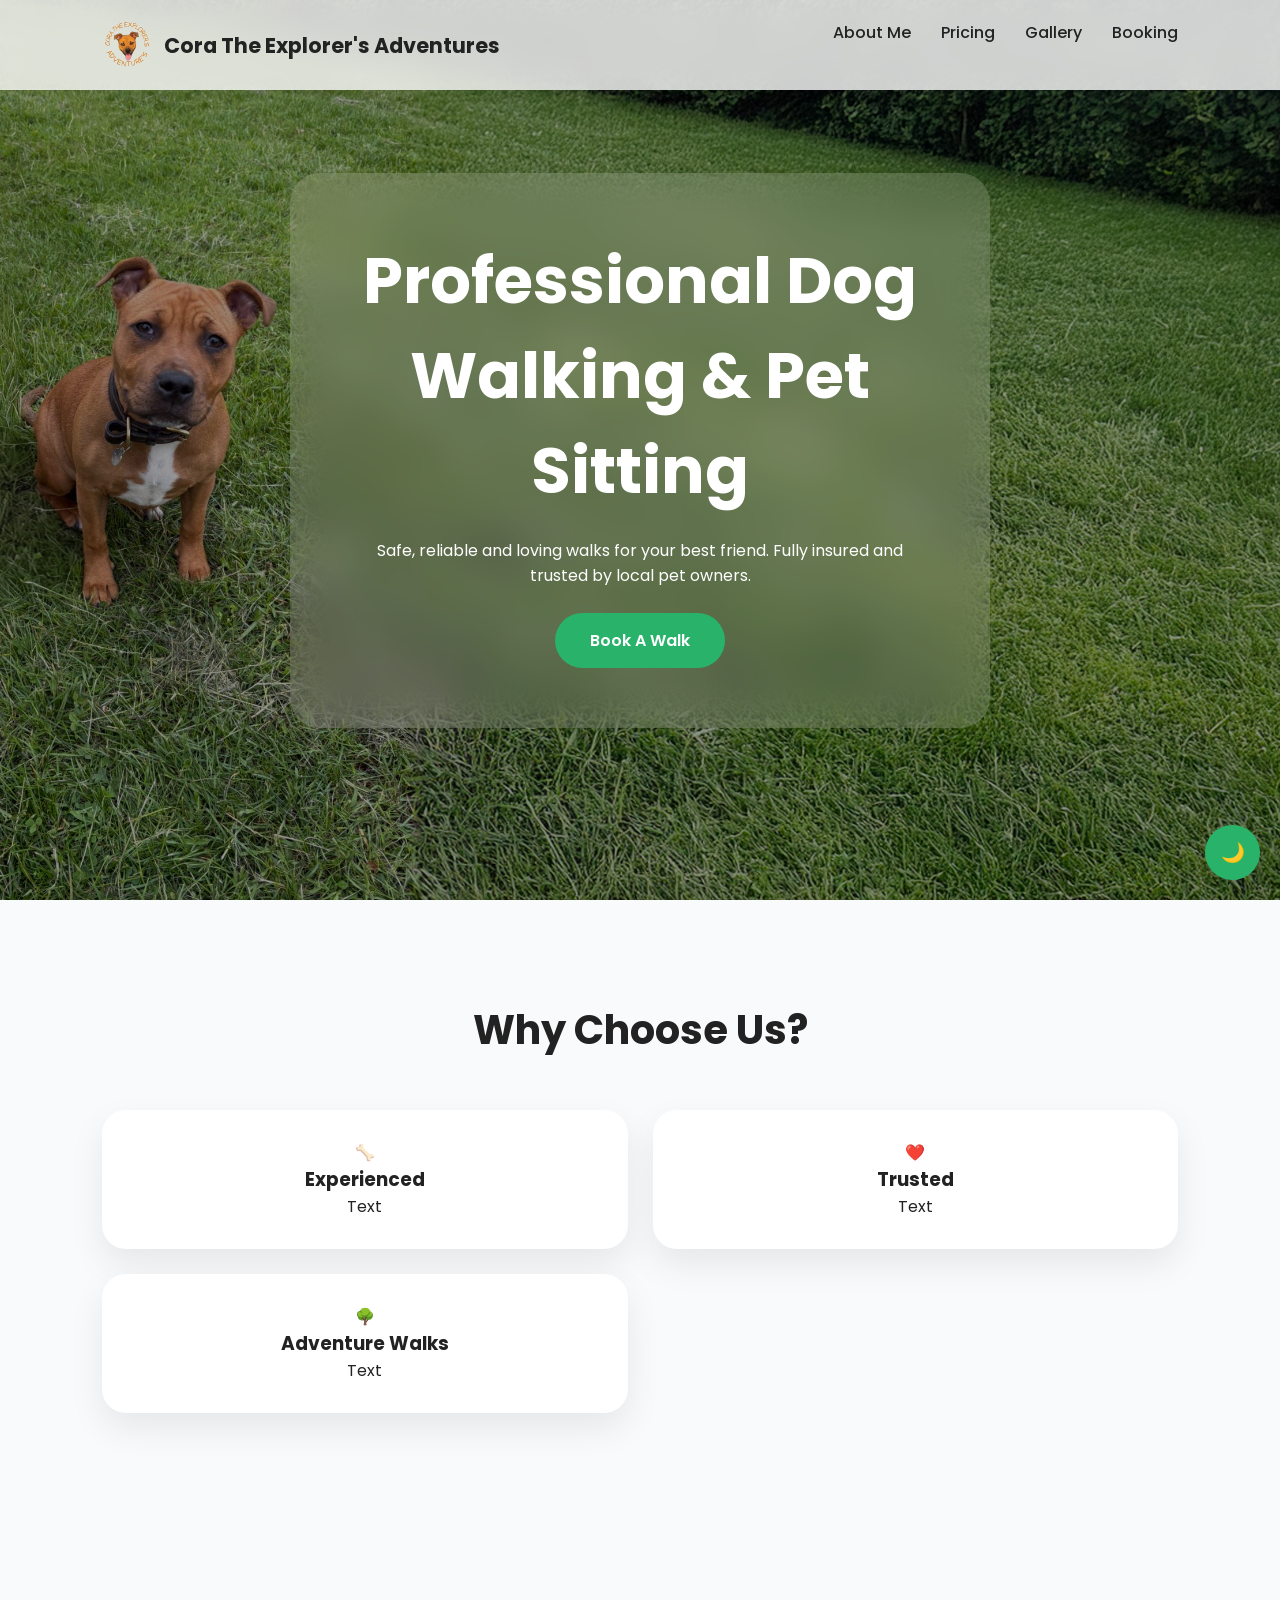
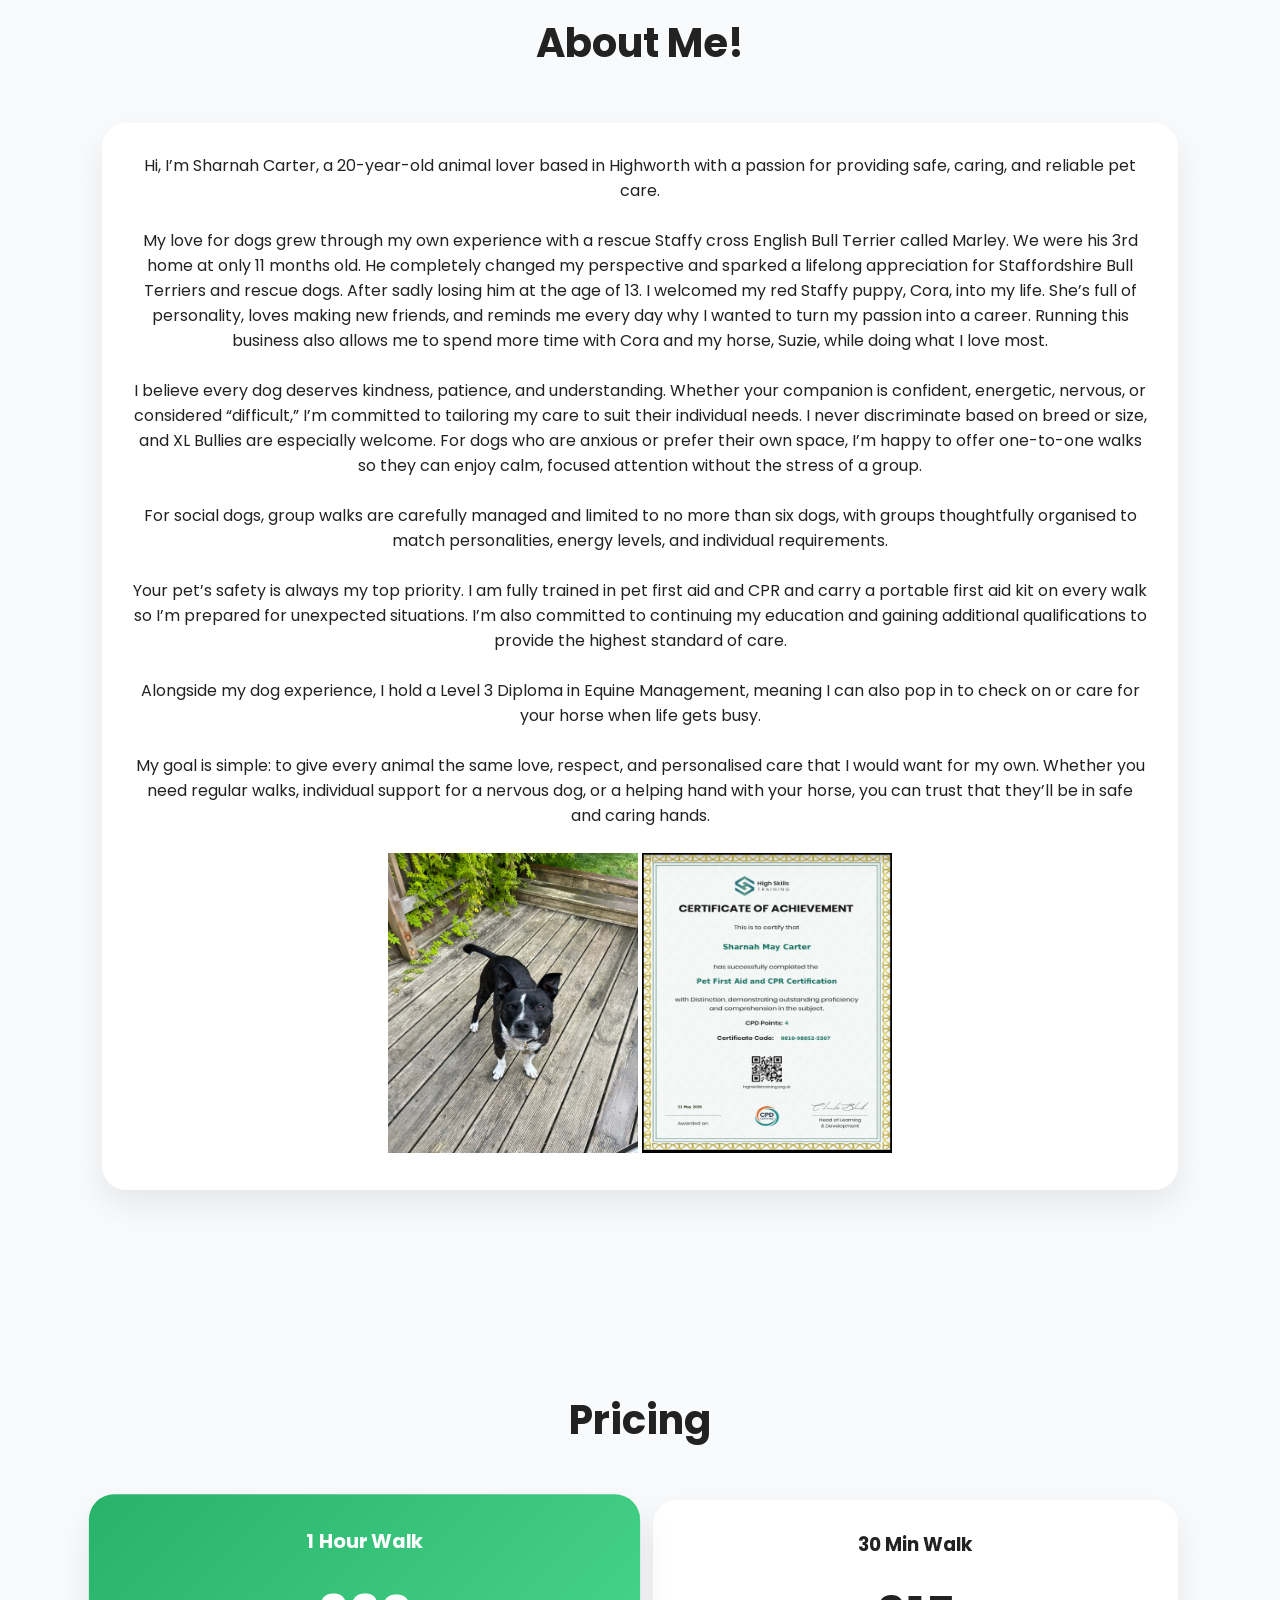
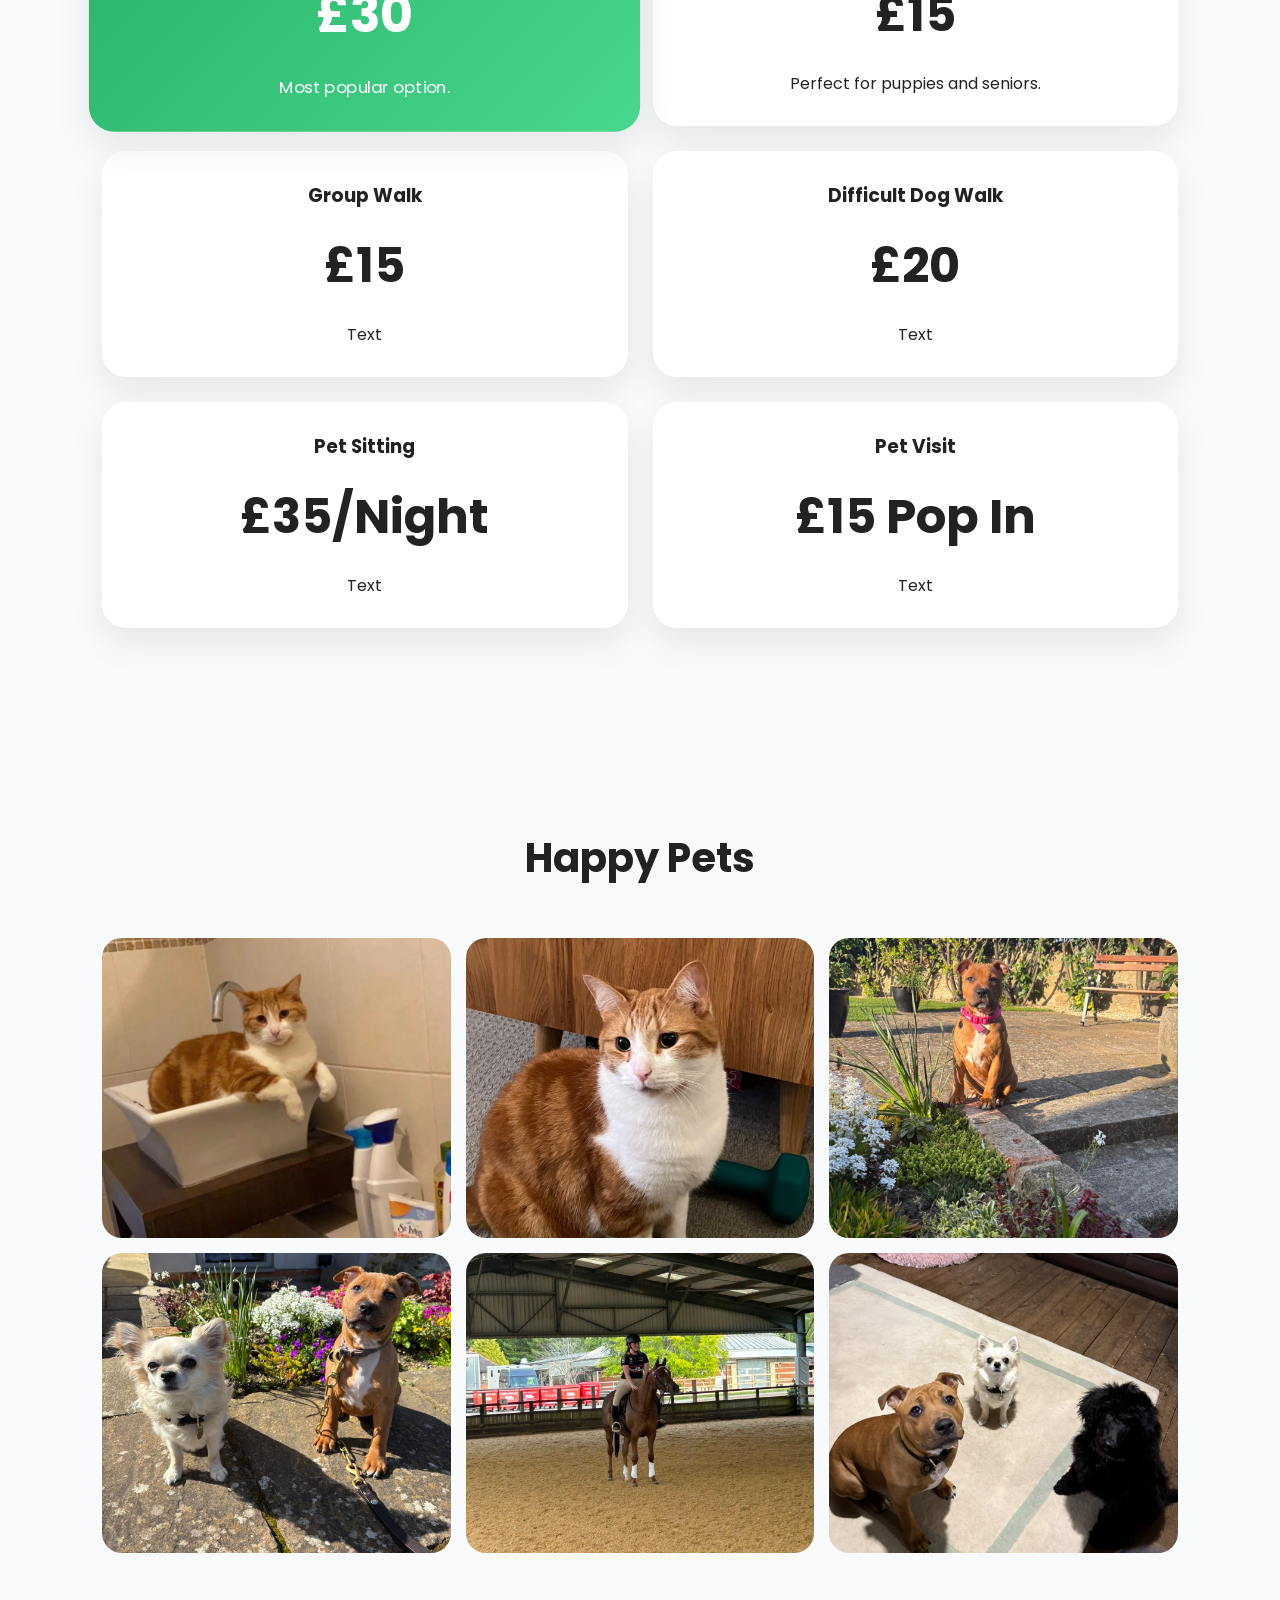
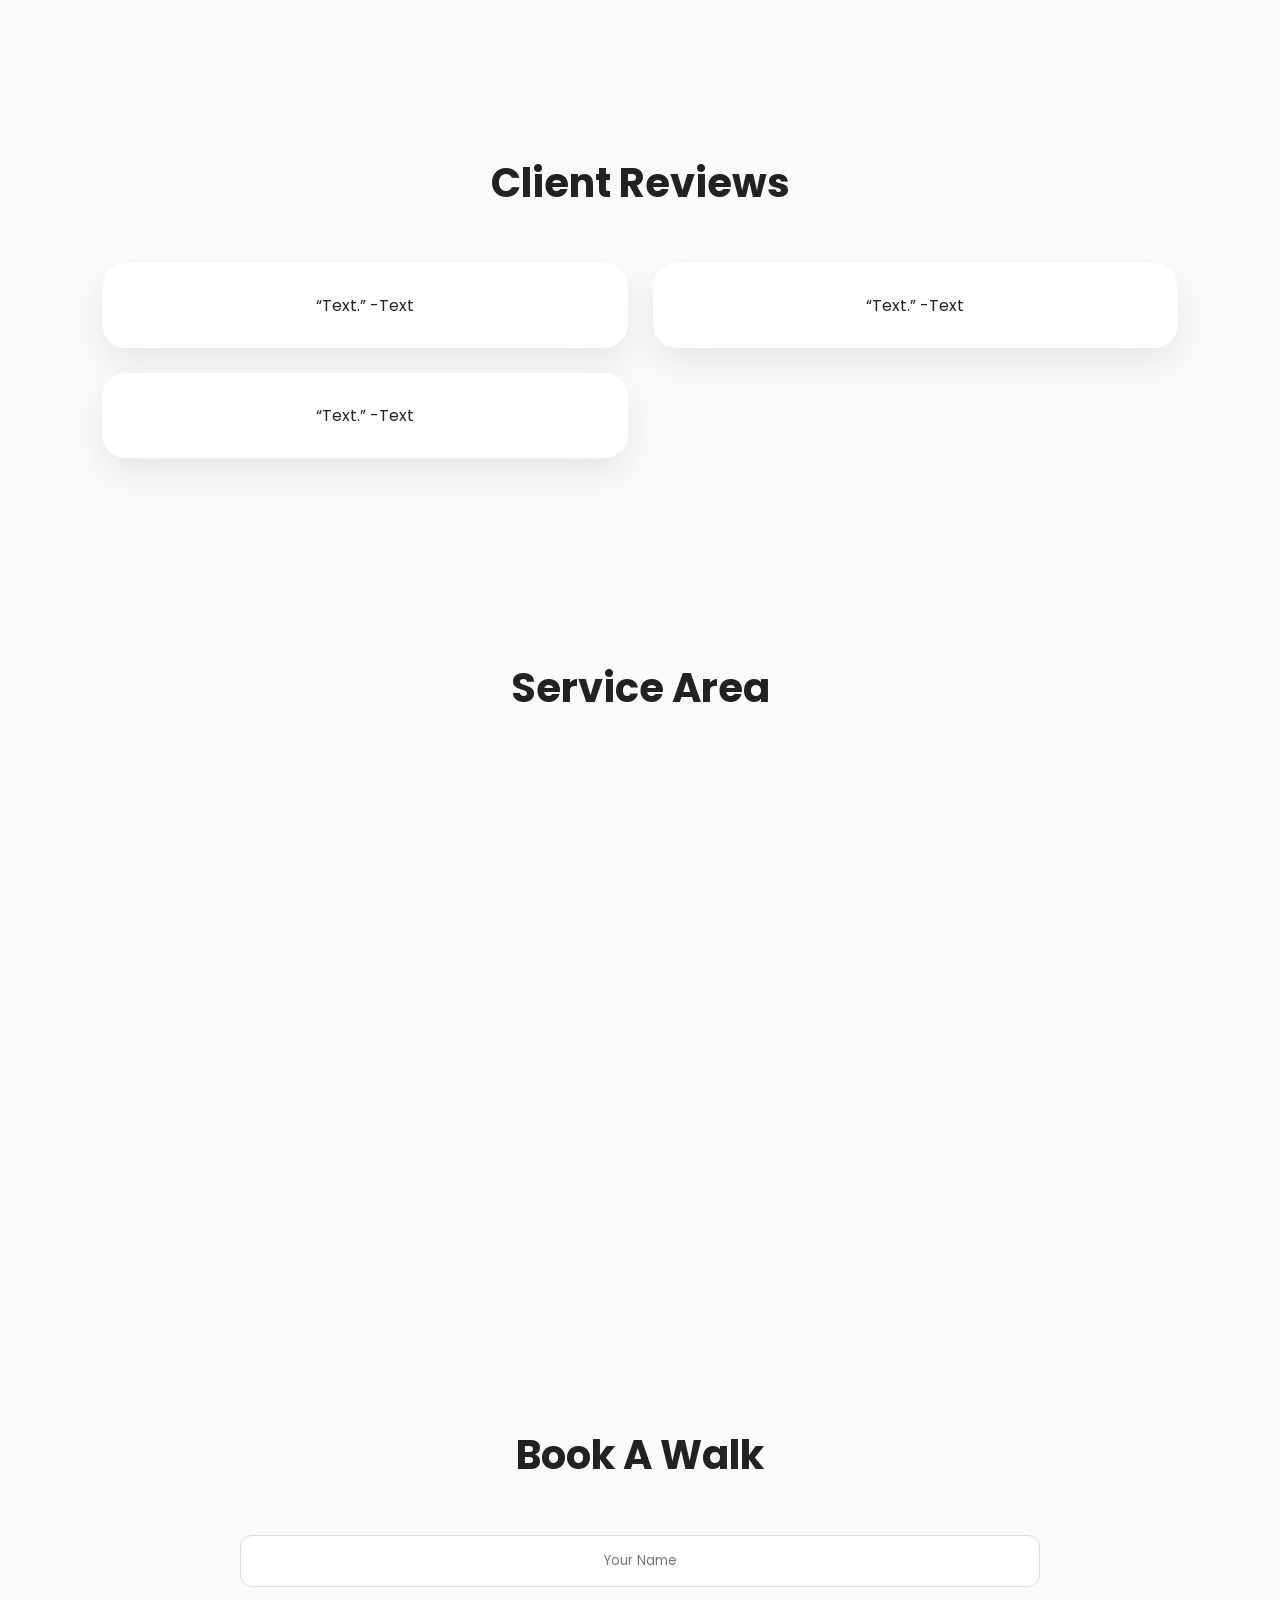
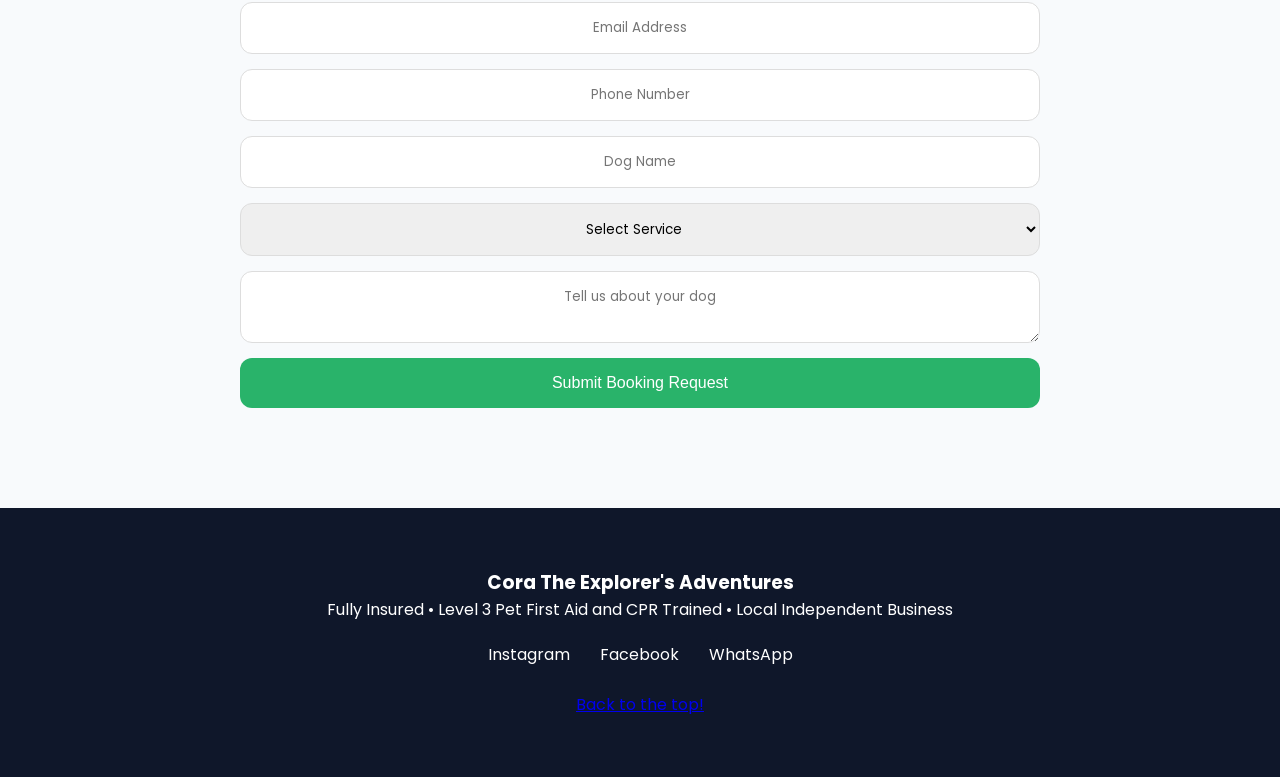
==== commit 0d3993c5: "Add files via upload" ====
--- a/index.html
+++ b/index.html
@@ -86,8 +86,40 @@
     <div class="cards">
 
         <div class="card">
-            <h3>Text</h3>
-            <p>Text</p>
+ 	<p>Hi, I’m Sharnah Carter, a 20-year-old animal lover based in Highworth with a passion for providing safe, 	caring, and reliable pet care.</p>
+
+<br>
+
+ 	<p>My love for dogs grew through my own experience with a rescue Staffy cross English Bull Terrier called 	Marley. We were his 3rd home at only 11 months old. He completely changed my perspective and sparked a 	lifelong appreciation for Staffordshire Bull Terriers and rescue dogs. After sadly losing him at the age of 	13. I welcomed my red Staffy puppy, Cora, into my life. She’s full of personality, loves making new friends, 	and reminds me every day why I wanted to turn my passion into a career. Running this business also allows me 	to spend more time with Cora and my horse, Suzie, while doing what I love most.</p>
+
+	<br>
+
+	<p>I believe every dog deserves kindness, patience, and understanding. Whether your companion is confident, 	energetic, nervous, or considered “difficult,” I’m committed to tailoring my care to suit their individual 	needs. I never discriminate based on breed or size, and XL Bullies are especially welcome. For dogs who are 	anxious or prefer their own space, I’m happy to offer one-to-one walks so they can enjoy calm, focused 	attention without the stress of a group.</p>
+
+	<br>
+
+	<p>For social dogs, group walks are carefully managed and limited to no more than six dogs, with groups 	thoughtfully organised to match personalities, energy levels, and individual requirements.</p>
+
+	<br>
+
+	<p>Your pet’s safety is always my top priority. I am fully trained in pet first aid and CPR and carry a 	portable first aid kit on every walk so I’m prepared for unexpected situations. I’m also committed to 	continuing my education and gaining additional qualifications to provide the highest standard of care.
+	</p>
+
+	<br>
+
+	<p>Alongside my dog experience, I hold a Level 3 Diploma in Equine Management, meaning I can also pop in to 	check on or care for your horse when life gets busy.
+	</p>
+
+	<br>
+
+	<p>My goal is simple: to give every animal the same love, respect, and personalised care that I would want 	for my own. Whether you need regular walks, individual support for a nervous dog, or a helping hand with your 	horse, you can trust that they’ll be in safe and caring hands.</p>
+
+	<br>
+
+		<img src="IMG_6404.JPEG" alt="" width="250" height="300">
+		<img src="IMG_6414.JPEG" alt="" width="250" height="300">
+
+
         </div>
 
     </div>
@@ -142,15 +174,16 @@
 
 <section id="gallery" class="fade-up">
 
-    <h2>Happy Dogs</h2>
+    <h2>Happy Pets</h2>
 
     <div class="gallery">
 
-        <img src="HeaderImage(1).jpg" alt="">
-        <img src="HeaderImage(1).jpg" alt="">
-        <img src="HeaderImage(1).jpg" alt="">
-        <img src="HeaderImage(1).jpg" alt="">
-        <img src="HeaderImage(1).jpg" alt="">
+        <img src="IMG_6405.JPG" alt="">
+        <img src="IMG_6406.JPG" alt="">
+        <img src="IMG_6407.JPG" alt="">
+        <img src="IMG_6408.JPG" alt="">
+        <img src="IMG_6409.JPG" alt="">
+        <img src="IMG_6410.JPG" alt="">
 
     </div>
 
@@ -230,10 +263,13 @@
     <p>Fully Insured • Level 3 Pet First Aid and CPR Trained • Local Independent Business</p>
 
     <div class="socials">
-        <a href="">Instagram</a>
-        <a href="#">Facebook</a>
+        <a href="https://www.instagram.com/cora.the.explorer.adventures">Instagram</a>
+        <a href="https://www.facebook.com/share/1D1ZN1ozuC/?mibextid=wwXIfr">Facebook</a>
         <a href="#">WhatsApp</a>
     </div>
+
+<br>
+        <a href="#">Back to the top!</a>
 
 </footer>
 
--- a/styles.css
+++ b/styles.css
@@ -1,16 +1,18 @@
 :root{
---primary:#29b36a;
---dark:#121212;
---light:#ffffff;
---card:rgba(255,255,255,.12);
---text:#222;
---bg:#f8fafc;
+   --primary:#29b36a;
+    --dark:#121212;
+    --light:#ffffff;
+    --card:#ffffff;
+    --text:#222;
+    --bg:#f8fafc;
+    --nav-bg:rgba(255,255,255,.8);
 }
 
 .dark{
---text:#f1f1f1;
---bg:#111827;
---card:rgba(255,255,255,.08);
+    --text:#ffffff;
+    --bg:#111827;
+    --card:#1f2937; /* dark card color */
+    --nav-bg:rgba(17,24,39,.8);
 }
 
 *{
@@ -38,7 +40,7 @@
 display:flex;
 justify-content:space-between;
 padding:20px 8%;
-background:rgba(255,255,255,.8);
+background:var(--nav-bg);
 backdrop-filter:blur(15px);
 z-index:1000;
 }
@@ -133,7 +135,7 @@
 .card,
 .price-card,
 .testimonial{
-background:white;
+background:var(--card);
 padding:30px;
 border-radius:24px;
 box-shadow:0 15px 35px rgba(0,0,0,.08);
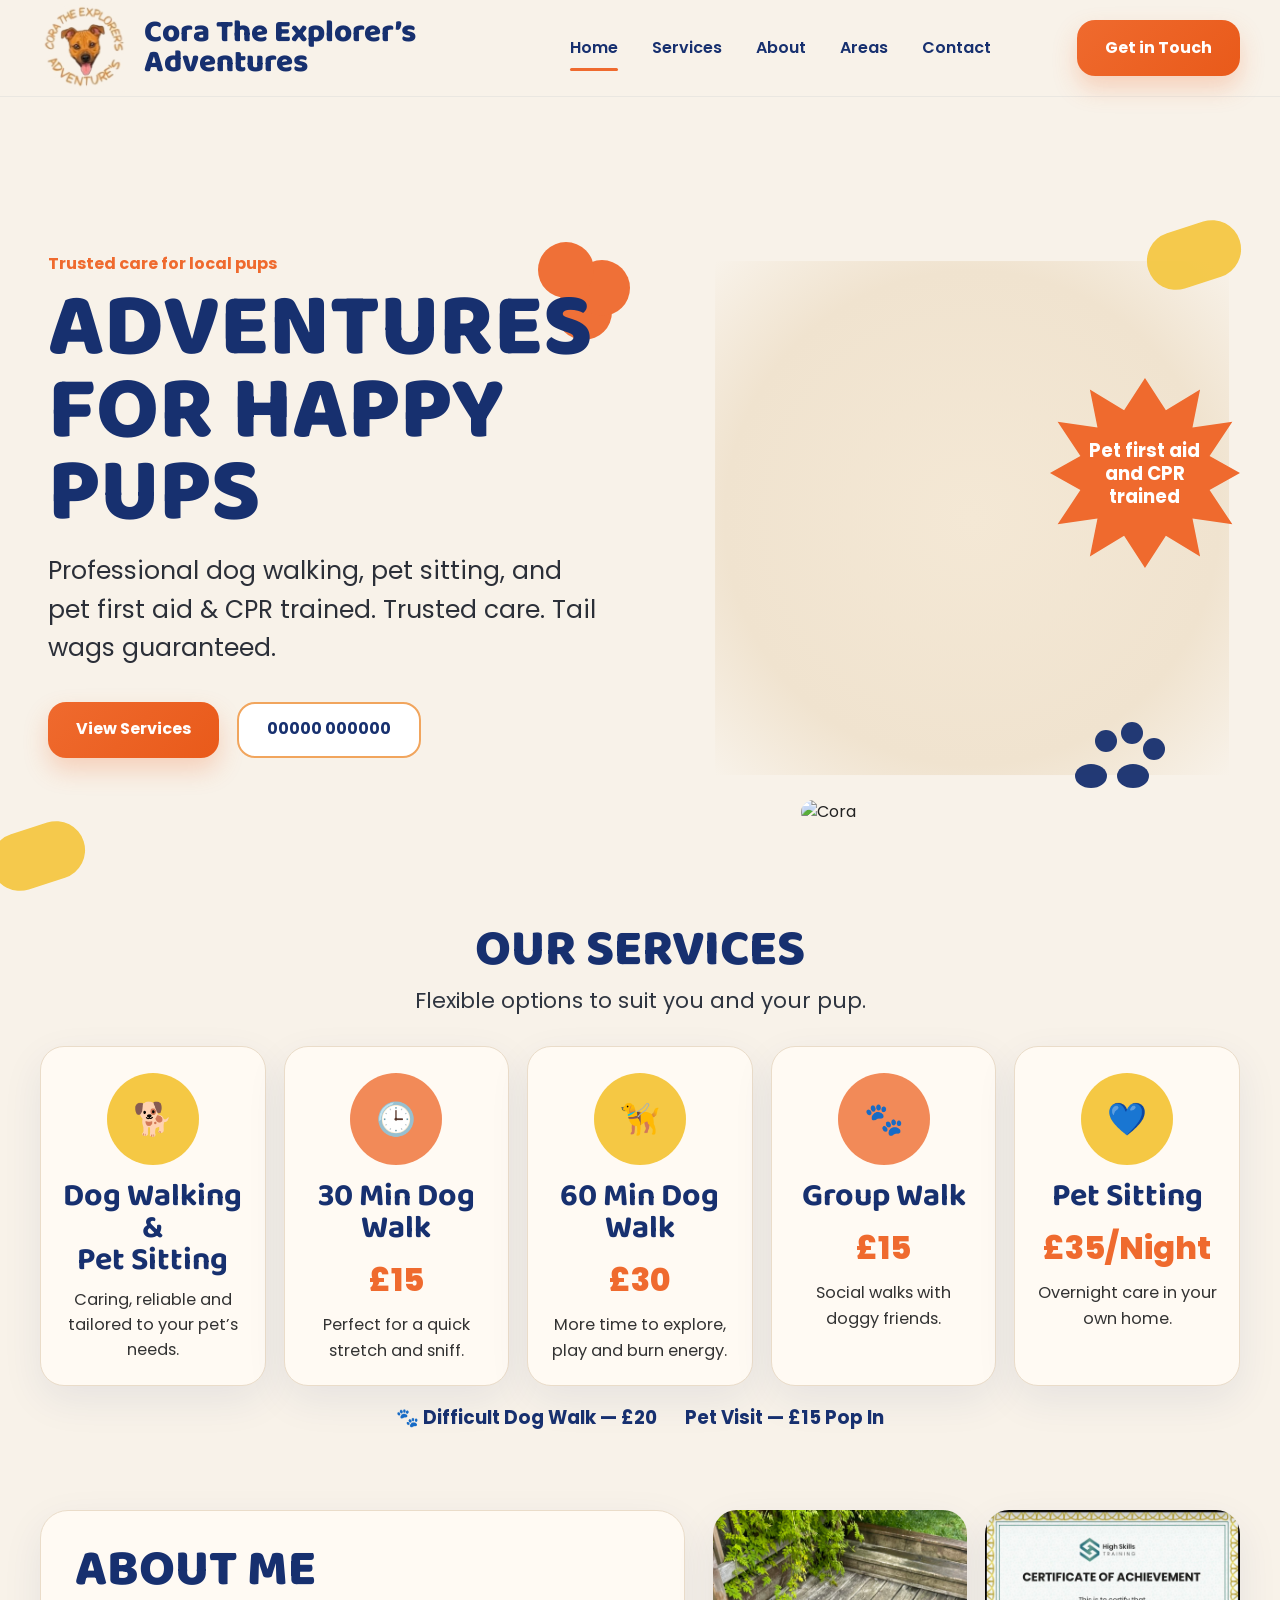
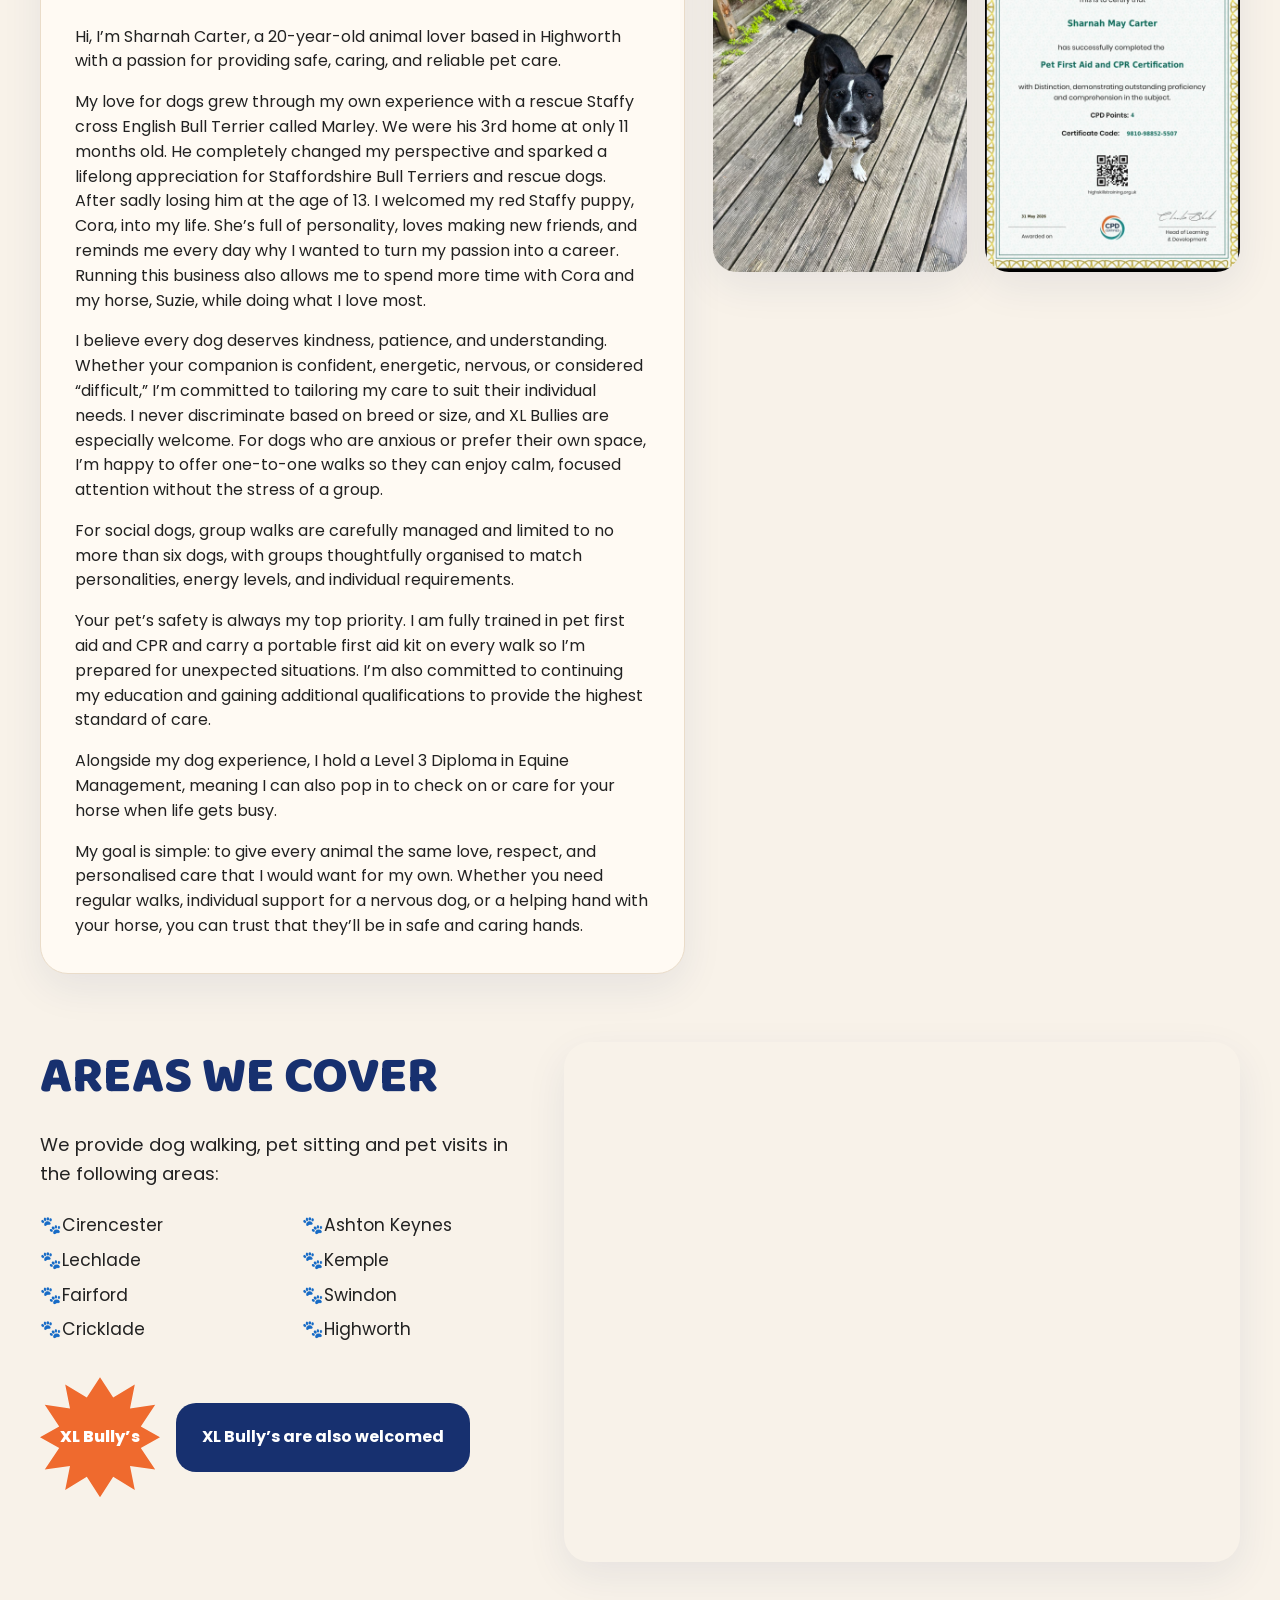
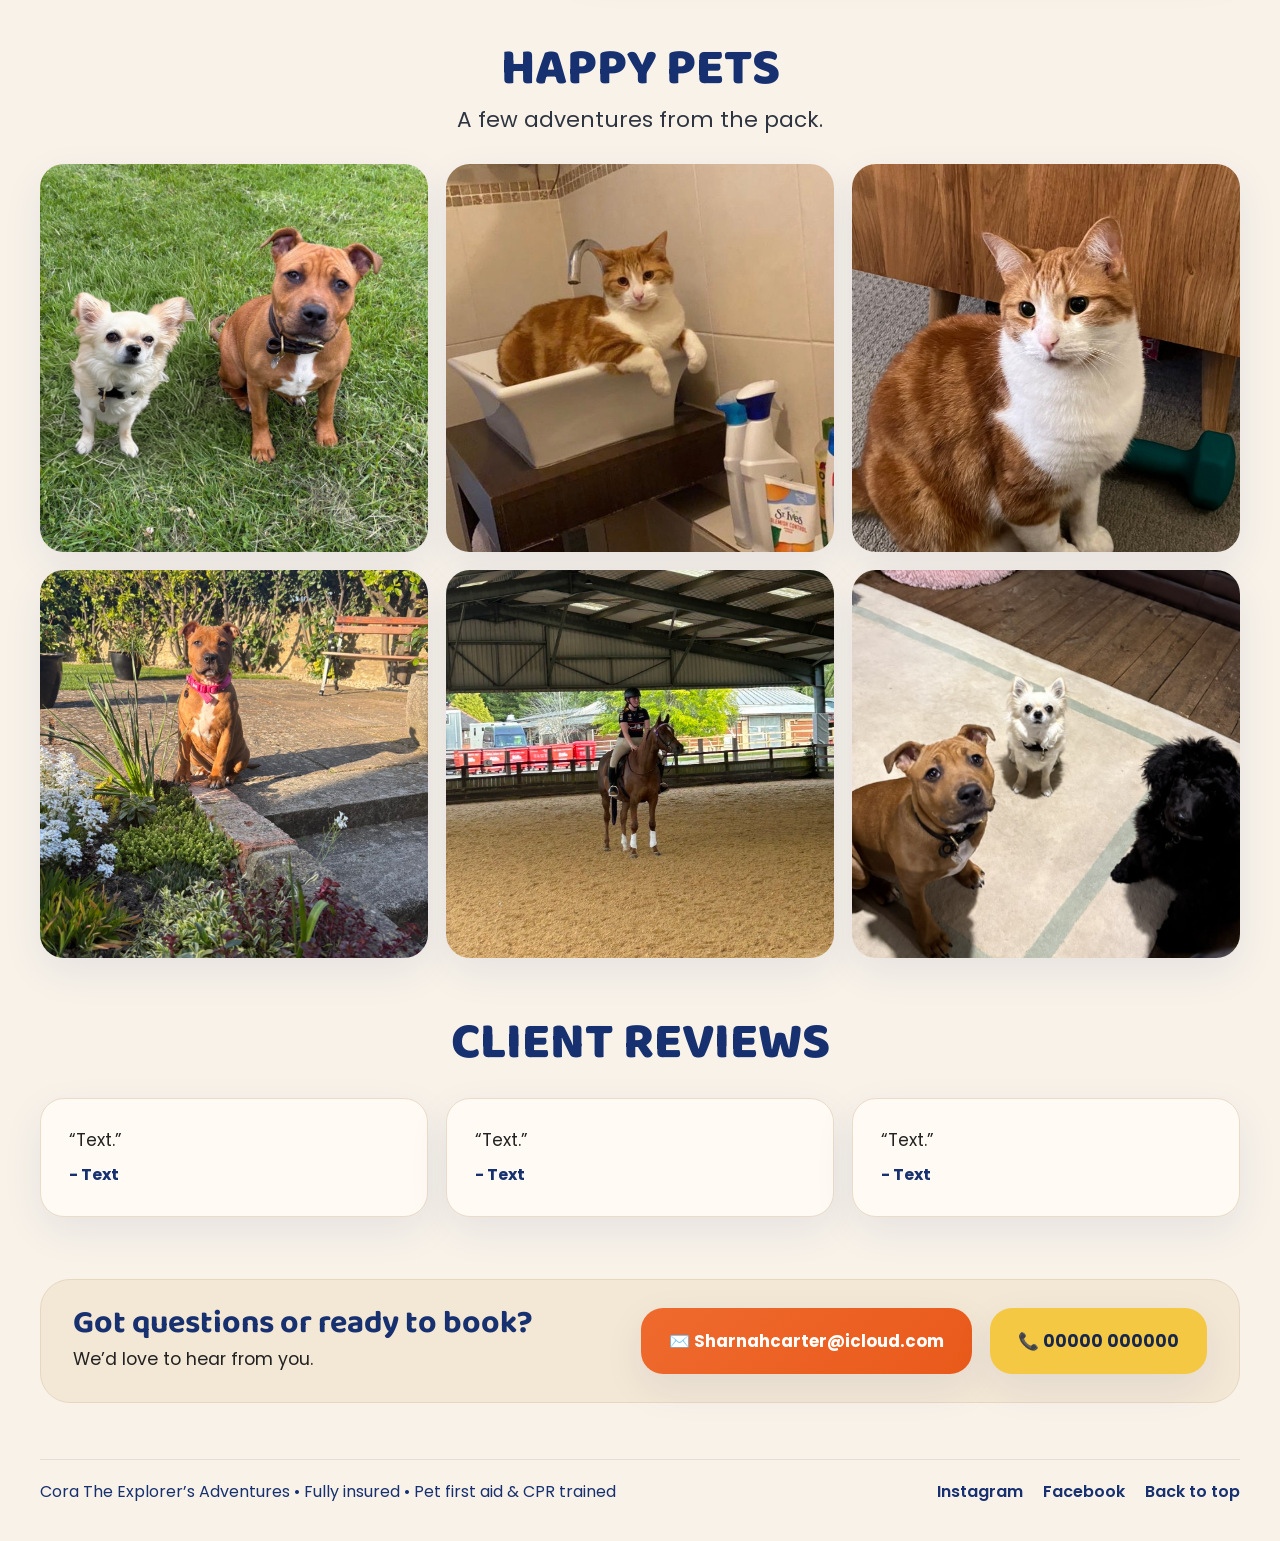
==== commit e3f51c42: "Add files via upload" ====
--- a/index.html
+++ b/index.html
@@ -1,277 +1,291 @@
 <!DOCTYPE html>
 <html lang="en">
 <head>
-<meta charset="UTF-8">
-<meta name="viewport" content="width=device-width, initial-scale=1.0">
-<title>Cora The Explorer's Adventures</title>
-
-<link rel="stylesheet" href="styles.css">
-<link rel="center-content-no-card-shrink" href="center-content-no-card-shrink.css">
-
-<link rel="preconnect" href="https://fonts.googleapis.com">
-<link href="https://fonts.googleapis.com/css2?family=Poppins:wght@300;400;500;600;700&display=swap" rel="stylesheet">
-
-<script defer src="script.js"></script>
+  <meta charset="UTF-8" />
+  <meta name="viewport" content="width=device-width, initial-scale=1.0" />
+  <title>Cora The Explorer's Adventures</title>
+
+  <link rel="preconnect" href="https://fonts.googleapis.com">
+  <link rel="preconnect" href="https://fonts.gstatic.com" crossorigin>
+  <link href="https://fonts.googleapis.com/css2?family=Baloo+2:wght@400;500;600;700;800&family=Poppins:wght@300;400;500;600;700&display=swap" rel="stylesheet">
+
+  <link rel="stylesheet" href="styles.css" />
+  <script defer src="script.js"></script>
 </head>
-
 <body>
 
-<button id="themeToggle">🌙</button>
-
-<nav>
-
-    <div class="logo">
-    <img src="logo.png" alt="Cora The Explorer Logo">
-    <span>Cora The Explorer's Adventures</span>
-</div>
-
-    <ul>
-        <li><a href="#about">About Me</a></li>
-
-        <li><a href="#pricing">Pricing</a></li>
-        <li><a href="#gallery">Gallery</a></li>
-        <li><a href="#booking">Booking</a></li>
-    </ul>
-</nav>
-
-<header class="hero">
-
-    <div class="glass-card">
-        <h1>Professional Dog Walking & Pet Sitting</h1>
-
-        <p>
-            Safe, reliable and loving walks for your best friend.
-            Fully insured and trusted by local pet owners.
-        </p>
-
-        <a href="#booking" class="btn">
-            Book A Walk
-        </a>
+  <!-- HEADER / NAV -->
+  <header class="site-header">
+    <div class="container nav-wrap">
+      <a href="#" class="brand">
+        <img src="logo.png" alt="Cora The Explorer's Adventures logo" class="brand-logo">
+        <span class="brand-text">Cora The Explorer’s Adventures</span>
+      </a>
+
+      <nav class="main-nav">
+        <ul>
+          <li><a href="#hero" class="active">Home</a></li>
+          <li><a href="#services">Services</a></li>
+          <li><a href="#about">About</a></li>
+          <li><a href="#areas">Areas</a></li>
+          <li><a href="#contact">Contact</a></li>
+        </ul>
+      </nav>
+
+      <a href="#contact" class="btn btn-primary nav-cta">Get in Touch</a>
     </div>
-
-</header>
-
-<section id="about" class="fade-up">
-
-    <h2>Why Choose Us?</h2>
-
-    <div class="features">
-
-        <div class="feature">
-            🦴
-            <h3>Experienced</h3>
-            <p>Text</p>
-        </div>
-
-        <div class="feature">
-            ❤️
-            <h3>Trusted</h3>
-            <p>Text</p>
-        </div>
-
-        <div class="feature">
-            🌳
-            <h3>Adventure Walks</h3>
-            <p>Text</p>
-        </div>
-
+  </header>
+
+  <main>
+    <!-- HERO -->
+    <section class="hero-section" id="hero">
+      <div class="container hero-grid">
+        <div class="hero-copy">
+          <p class="eyebrow">Trusted care for local pups</p>
+          <h1>ADVENTURES FOR HAPPY PUPS</h1>
+          <p class="hero-text">
+            Professional dog walking, pet sitting, and pet first aid &amp; CPR trained.
+            Trusted care. Tail wags guaranteed.
+          </p>
+
+          <div class="hero-actions">
+            <a href="#services" class="btn btn-primary">View Services</a>
+            <a href="tel:00000 0000000" class="btn btn-outline">00000 000000</a>
+          </div>
+        </div>
+
+        <div class="hero-visual">
+          <div class="hero-image-bg"></div>
+          <img src="Cora.PNG" alt="Cora" class="hero-dog">
+
+          <div class="burst-badge">
+            <span>Pet first aid<br>and CPR<br>trained</span>
+          </div>
+        </div>
+      </div>
+
+      <div class="shape shape-yellow shape-top-right"></div>
+      <div class="shape shape-yellow shape-bottom-left"></div>
+      <div class="shape shape-red shape-mid-left"></div>
+      <div class="shape shape-blue-paws"></div>
+    </section>
+
+    <!-- SERVICES -->
+    <section class="services-section section-shell" id="services">
+      <div class="container">
+        <div class="section-heading">
+          <h2>OUR SERVICES</h2>
+          <p>Flexible options to suit you and your pup.</p>
+        </div>
+
+        <div class="services-grid">
+          <article class="service-card intro-card">
+            <div class="service-icon yellow">🐕</div>
+            <h3>Dog Walking &amp;<br>Pet Sitting</h3>
+            <p>Caring, reliable and tailored to your pet’s needs.</p>
+          </article>
+
+          <article class="service-card">
+            <div class="service-icon orange">🕒</div>
+            <h3>30 Min Dog Walk</h3>
+            <div class="service-price">£15</div>
+            <p>Perfect for a quick stretch and sniff.</p>
+          </article>
+
+          <article class="service-card">
+            <div class="service-icon yellow">🦮</div>
+            <h3>60 Min Dog Walk</h3>
+            <div class="service-price">£30</div>
+            <p>More time to explore, play and burn energy.</p>
+          </article>
+
+          <article class="service-card">
+            <div class="service-icon orange">🐾</div>
+            <h3>Group Walk</h3>
+            <div class="service-price">£15</div>
+            <p>Social walks with doggy friends.</p>
+          </article>
+
+          <article class="service-card">
+            <div class="service-icon yellow">💙</div>
+            <h3>Pet Sitting</h3>
+            <div class="service-price">£35/Night</div>
+            <p>Overnight care in your own home.</p>
+          </article>
+        </div>
+
+        <div class="service-extras">
+          <span>🐾 Difficult Dog Walk — £20</span>
+          <span>Pet Visit — £15 Pop In</span>
+        </div>
+      </div>
+    </section>
+
+    <!-- ABOUT -->
+    <section class="about-section" id="about">
+      <div class="container about-grid">
+        <div class="about-card">
+          <div class="section-heading left">
+            <h2>ABOUT ME</h2>
+          </div>
+
+          <p>
+		Hi, I’m Sharnah Carter, a 20-year-old animal lover based in Highworth with a 			passion for providing safe, caring, and reliable pet care.
+          </p>
+
+          <p>
+		My love for dogs grew through my own experience with a rescue Staffy cross English 		Bull Terrier called Marley. We were his 3rd home at only 11 months old. He 			completely changed my perspective and sparked a lifelong appreciation for 			Staffordshire Bull Terriers and rescue dogs. After sadly losing him at the age of 		13. I welcomed my red Staffy puppy, Cora, into my life. She’s full of personality, 		loves making new friends, and reminds me every day why I wanted to turn my passion 		into a career. Running this business also allows me to spend more time with Cora 		and my horse, Suzie, while doing what I love most.
+          </p>
+
+          <p>
+		I believe every dog deserves kindness, patience, and understanding. Whether your 		companion is confident, energetic, nervous, or considered “difficult,” I’m 			committed to tailoring my care to suit their individual needs. I never discriminate 		based on breed or size, and XL Bullies are especially welcome. For dogs who are 		anxious or prefer their own space, I’m happy to offer one-to-one walks so they can 		enjoy calm, focused attention without the stress of a group.
+          </p>
+
+          <p>
+		For social dogs, group walks are carefully managed and limited to no more than six 		dogs, with groups thoughtfully organised to match personalities, energy levels, and 		individual requirements.
+          </p>
+
+          <p>
+		Your pet’s safety is always my top priority. I am fully trained in pet first aid 		and CPR and carry a portable first aid kit on every walk so I’m prepared for 			unexpected situations. I’m also committed to continuing my education and gaining 		additional qualifications to provide the highest standard of care.
+          </p>
+
+          <p>
+		Alongside my dog experience, I hold a Level 3 Diploma in Equine Management, meaning 		I can also pop in to check on or care for your horse when life gets busy.
+          </p>
+
+          <p>
+		My goal is simple: to give every animal the same love, respect, and personalised 		care that I would want for my own. Whether you need regular walks, individual 			support for a nervous dog, or a helping hand with your horse, you can trust that 		they’ll be in safe and caring hands.
+          </p>
+
+        </div>
+
+        <div class="about-images">
+          <img src="IMG_6404.JPEG" alt="Dog photo 1">
+          <img src="IMG_6414.JPEG" alt="Dog photo 2">
+        </div>
+      </div>
+    </section>
+
+    <!-- AREAS -->
+    <section class="areas-section section-shell" id="areas">
+      <div class="container areas-grid">
+        <div class="areas-copy">
+          <div class="section-heading left">
+            <h2>AREAS WE COVER</h2>
+          </div>
+
+          <p>
+            We provide dog walking, pet sitting and pet visits in the following areas:
+          </p>
+
+          <div class="areas-list">
+            <ul>
+              <li>Cirencester</li>
+              <li>Lechlade</li>
+              <li>Fairford</li>
+              <li>Cricklade</li>
+            </ul>
+            <ul>
+              <li>Ashton Keynes</li>
+              <li>Kemple</li>
+              <li>Swindon</li>
+              <li>Highworth</li>
+            </ul>
+          </div>
+
+          <div class="bully-note">
+            <div class="mini-burst">XL Bully’s</div>
+            <div class="bully-copy">XL Bully’s are also welcomed</div>
+          </div>
+        </div>
+
+        <div class="areas-map">
+          <iframe
+            src="https://www.google.com/maps/embed?pb=!1m18!1m12!1m3!1d9906.228407855106!2d-1.718009071624626!3d51.63132181870665!2m3!1f0!2f0!3f0!3m2!1i1024!2i768!4f13.1!3m3!1m2!1s0x4871486181116b2f%3A0xc29900ff32e69e5f!2sHighworth%2C%20Swindon!5e0!3m2!1sen!2suk!4v1781355867924!5m2!1sen!2suk"
+            allowfullscreen=""
+            loading="lazy"
+            referrerpolicy="no-referrer-when-downgrade">
+          </iframe>
+        </div>
+      </div>
+    </section>
+
+    <!-- GALLERY -->
+    <section class="gallery-section" id="gallery">
+      <div class="container">
+        <div class="section-heading">
+          <h2>HAPPY PETS</h2>
+          <p>A few adventures from the pack.</p>
+        </div>
+
+        <div class="gallery-grid">
+          <img src="Marnie and Cora.jpg" alt="Marnie and Cora">
+          <img src="IMG_6405.JPG" alt="Cat in Sink">
+          <img src="IMG_6406.JPG" alt="Cat">
+          <img src="IMG_6407.JPG" alt="Cora in Garden">
+          <img src="IMG_6409.JPG" alt="Sharnah on Horse">
+          <img src="IMG_6410.JPG" alt="Cora, Marnie and Pru">
+        </div>
+      </div>
+    </section>
+
+    <!-- TESTIMONIALS -->
+    <section class="testimonials-section section-shell">
+      <div class="container">
+        <div class="section-heading">
+          <h2>CLIENT REVIEWS</h2>
+        </div>
+
+        <div class="testimonial-grid">
+          <div class="testimonial-card">
+            <p>“Text.”</p>
+            <span>- Text</span>
+          </div>
+
+          <div class="testimonial-card">
+            <p>“Text.”</p>
+            <span>- Text</span>
+          </div>
+
+          <div class="testimonial-card">
+            <p>“Text.”</p>
+            <span>- Text</span>
+          </div>
+        </div>
+      </div>
+    </section>
+
+    <!-- CONTACT STRIP -->
+    <section class="contact-strip" id="contact">
+      <div class="container contact-strip-inner">
+        <div class="contact-copy">
+          <h2>Got questions or ready to book?</h2>
+          <p>We’d love to hear from you.</p>
+        </div>
+
+        <div class="contact-actions">
+          <a href="mailto:Sharnahcarter@icloud.com" class="contact-pill email-pill">
+            ✉️ Sharnahcarter@icloud.com
+          </a>
+
+          <a href="tel:00000000000" class="contact-pill phone-pill">
+            📞 00000 000000
+          </a>
+        </div>
+      </div>
+    </section>
+  </main>
+
+  <footer class="site-footer">
+    <div class="container footer-inner">
+      <p>Cora The Explorer’s Adventures • Fully insured • Pet first aid &amp; CPR trained</p>
+      <div class="footer-links">
+        <a href="https://www.instagram.com/cora.the.explorer.adventures" target="_blank">Instagram</a>
+        <a href="https://www.facebook.com/share/1D1ZN1ozuC/?mibextid=wwXIfr" target="_blank">Facebook</a>
+        <a href="#hero">Back to top</a>
+      </div>
     </div>
-
-</section>
-
-<section id="services" class="fade-up">
-
-    <h2>About Me!</h2>
-
-    <div class="cards">
-
-        <div class="card">
- 	<p>Hi, I’m Sharnah Carter, a 20-year-old animal lover based in Highworth with a passion for providing safe, 	caring, and reliable pet care.</p>
-
-<br>
-
- 	<p>My love for dogs grew through my own experience with a rescue Staffy cross English Bull Terrier called 	Marley. We were his 3rd home at only 11 months old. He completely changed my perspective and sparked a 	lifelong appreciation for Staffordshire Bull Terriers and rescue dogs. After sadly losing him at the age of 	13. I welcomed my red Staffy puppy, Cora, into my life. She’s full of personality, loves making new friends, 	and reminds me every day why I wanted to turn my passion into a career. Running this business also allows me 	to spend more time with Cora and my horse, Suzie, while doing what I love most.</p>
-
-	<br>
-
-	<p>I believe every dog deserves kindness, patience, and understanding. Whether your companion is confident, 	energetic, nervous, or considered “difficult,” I’m committed to tailoring my care to suit their individual 	needs. I never discriminate based on breed or size, and XL Bullies are especially welcome. For dogs who are 	anxious or prefer their own space, I’m happy to offer one-to-one walks so they can enjoy calm, focused 	attention without the stress of a group.</p>
-
-	<br>
-
-	<p>For social dogs, group walks are carefully managed and limited to no more than six dogs, with groups 	thoughtfully organised to match personalities, energy levels, and individual requirements.</p>
-
-	<br>
-
-	<p>Your pet’s safety is always my top priority. I am fully trained in pet first aid and CPR and carry a 	portable first aid kit on every walk so I’m prepared for unexpected situations. I’m also committed to 	continuing my education and gaining additional qualifications to provide the highest standard of care.
-	</p>
-
-	<br>
-
-	<p>Alongside my dog experience, I hold a Level 3 Diploma in Equine Management, meaning I can also pop in to 	check on or care for your horse when life gets busy.
-	</p>
-
-	<br>
-
-	<p>My goal is simple: to give every animal the same love, respect, and personalised care that I would want 	for my own. Whether you need regular walks, individual support for a nervous dog, or a helping hand with your 	horse, you can trust that they’ll be in safe and caring hands.</p>
-
-	<br>
-
-		<img src="IMG_6404.JPEG" alt="" width="250" height="300">
-		<img src="IMG_6414.JPEG" alt="" width="250" height="300">
-
-
-        </div>
-
-    </div>
-
-</section>
-
-<section id="pricing" class="fade-up">
-
-    <h2>Pricing</h2>
-
-    <div class="pricing-grid">
-
-        <div class="price-card featured">
-            <h3>1 Hour Walk</h3>
-            <div class="price">£30</div>
-            <p>Most popular option.</p>
-        </div>
-
-        <div class="price-card">
-            <h3>30 Min Walk</h3>
-            <div class="price">£15</div>
-            <p>Perfect for puppies and seniors.</p>
-        </div>
-
-        <div class="price-card">
-            <h3>Group Walk</h3>
-            <div class="price">£15</div>
-            <p>Text</p>
-        </div>
-
-        <div class="price-card">
-            <h3>Difficult Dog Walk</h3>
-            <div class="price">£20</div>
-            <p>Text</p>
-        </div>
-
-        <div class="price-card">
-            <h3>Pet Sitting</h3>
-            <div class="price">£35/Night</div>
-            <p>Text</p>
-        </div>
-
-        <div class="price-card">
-            <h3>Pet Visit</h3>
-            <div class="price">£15 Pop In</div>
-            <p>Text</p>
-        </div>
-
-    </div>
-
-</section>
-
-<section id="gallery" class="fade-up">
-
-    <h2>Happy Pets</h2>
-
-    <div class="gallery">
-
-        <img src="IMG_6405.JPG" alt="">
-        <img src="IMG_6406.JPG" alt="">
-        <img src="IMG_6407.JPG" alt="">
-        <img src="IMG_6408.JPG" alt="">
-        <img src="IMG_6409.JPG" alt="">
-        <img src="IMG_6410.JPG" alt="">
-
-    </div>
-
-</section>
-
-<section class="testimonials fade-up">
-
-    <h2>Client Reviews</h2>
-
-    <div class="testimonial-grid">
-
-        <div class="testimonial">
-            “Text.”
-            <span>-Text</span>
-        </div>
-
-        <div class="testimonial">
-            “Text.”
-            <span>-Text</span>
-        </div>
-
-        <div class="testimonial">
-            “Text.”
-            <span>-Text</span>
-        </div>
-
-    </div>
-
-</section>
-
-<section class="map-section fade-up">
-
-    <h2>Service Area</h2>
-
-    <iframe src="https://www.google.com/maps/embed?pb=!1m18!1m12!1m3!1d9906.228407855106!2d-1.718009071624626!3d51.63132181870665!2m3!1f0!2f0!3f0!3m2!1i1024!2i768!4f13.1!3m3!1m2!1s0x4871486181116b2f%3A0xc29900ff32e69e5f!2sHighworth%2C%20Swindon!5e0!3m2!1sen!2suk!4v1781355867924!5m2!1sen!2suk" width="600" height="450" style="border:0;" allowfullscreen="" loading="lazy" referrerpolicy="no-referrer-when-downgrade"></iframe>
-
-</section>
-
-<section id="booking" class="fade-up">
-
-    <h2>Book A Walk</h2>
-
-    <form class="booking-form">
-
-        <input type="text" placeholder="Your Name">
-
-        <input type="email" placeholder="Email Address">
-
-        <input type="tel" placeholder="Phone Number">
-
-        <input type="text" placeholder="Dog Name">
-
-        <select>
-            <option>Select Service</option>
-            <option>30 Min Dog Walk - £15</option>
-            <option>60 Min Dog Walk - £30</option>
-            <option>Group Walk - £15</option>
-            <option>Difficult Dog Walk - £20</option>
-            <option>Pet Sitting - £35/Night</option>
-            <option>Pet Visit - £15 Pop In</option>
-        </select>
-
-        <textarea placeholder="Tell us about your dog"></textarea>
-
-        <button type="submit">
-            Submit Booking Request
-        </button>
-
-    </form>
-
-</section>
-
-<footer>
-
-    <h3>Cora The Explorer's Adventures</h3>
-
-    <p>Fully Insured • Level 3 Pet First Aid and CPR Trained • Local Independent Business</p>
-
-    <div class="socials">
-        <a href="https://www.instagram.com/cora.the.explorer.adventures">Instagram</a>
-        <a href="https://www.facebook.com/share/1D1ZN1ozuC/?mibextid=wwXIfr">Facebook</a>
-        <a href="#">WhatsApp</a>
-    </div>
-
-<br>
-        <a href="#">Back to the top!</a>
-
-</footer>
+  </footer>
 
 </body>
 </html>
--- a/styles.css
+++ b/styles.css
@@ -1,333 +1,806 @@
-:root{
-   --primary:#29b36a;
-    --dark:#121212;
-    --light:#ffffff;
-    --card:#ffffff;
-    --text:#222;
-    --bg:#f8fafc;
-    --nav-bg:rgba(255,255,255,.8);
-}
-
-.dark{
-    --text:#ffffff;
-    --bg:#111827;
-    --card:#1f2937; /* dark card color */
-    --nav-bg:rgba(17,24,39,.8);
-}
-
-*{
-margin:0;
-padding:0;
-box-sizing:border-box;
-scroll-behavior:smooth;
-}
-
-body{
-font-family:'Poppins',sans-serif;
-background:var(--bg);
-color:var(--text);
-transition:.3s;
-  margin:0;
-    padding:0;
-    width:100%;
-    overflow-x:hidden;
-}
-
-nav{
-position:fixed;
-width:100%;
-top:0;
-display:flex;
-justify-content:space-between;
-padding:20px 8%;
-background:var(--nav-bg);
-backdrop-filter:blur(15px);
-z-index:1000;
-}
-
-nav ul{
-display:flex;
-list-style:none;
-gap:30px;
-}
-
-nav a{
-text-decoration:none;
-color:inherit;
-font-weight:500;
-}
-
-.logo{
-    display:flex;
-    align-items:center;
-    gap:12px;
-    font-size:1.3rem;
-    font-weight:700;
-}
-
-.logo img{
-    width:50px;
-    height:50px;
-    object-fit:cover;
-    border-radius:50%;
-}
-
-.hero{
-    height:100vh;
-    display:flex;
-    justify-content:center;
-    align-items:center;
-    background:
-    linear-gradient(rgba(0,0,0,.4),rgba(0,0,0,.4)),
-    url("HeaderImage(1).jpg");
-    background-size:cover;
-    background-position:center;
- width:100vw;
-    margin:0;
-}
-
-.glass-card{
-background:rgba(255,255,255,.15);
-backdrop-filter:blur(20px);
-padding:60px;
-border-radius:30px;
-max-width:700px;
-text-align:center;
-color:white;
-}
-
-.glass-card h1{
-font-size:4rem;
-margin-bottom:20px;
-}
-
-.btn{
-display:inline-block;
-margin-top:25px;
-padding:15px 35px;
-background:var(--primary);
-color:white;
-text-decoration:none;
-border-radius:50px;
-font-weight:600;
-}
-
-section{
-padding:100px 8%;
-}
-
-h2{
-text-align:center;
-font-size:2.5rem;
-margin-bottom:50px;
-}
-
-.features,
-.cards,
-.pricing-grid,
-.testimonial-grid{
-display:grid;
-grid-template-columns:repeat(auto-fit,minmax(450px,1fr));
-gap:25px;
-}
-
-.feature,
-.card,
-.price-card,
-.testimonial{
-background:var(--card);
-padding:30px;
-border-radius:24px;
-box-shadow:0 15px 35px rgba(0,0,0,.08);
-transition:.3s;
-    width:100%;
-    text-align:center;
-}
-
-.feature:hover,
-.card:hover,
-.price-card:hover{
-transform:translateY(-10px);
-}
-
-.featured{
-background:linear-gradient(135deg,#29b36a,#49d68d);
-color:white;
-transform:scale(1.05);
-}
-
-.price{
-font-size:3rem;
-font-weight:700;
-margin:20px 0;
-}
-
-.gallery{
-display:grid;
-grid-template-columns:repeat(auto-fit,minmax(300px,1fr));
-gap:15px;
-}
-
-.gallery img{
-width:100%;
-height:300px;
-object-fit:cover;
-border-radius:20px;
-transition:.4s;
-}
-
-.gallery img:hover{
-transform:scale(1.05);
-}
-
-.map-section iframe{
-width:100%;
-height:450px;
-border:none;
-border-radius:20px;
-}
-
-.booking-form{
-max-width:800px;
-margin:auto;
-display:grid;
-gap:15px;
-}
-
-.booking-form input,
-.booking-form textarea,
-.booking-form select{
-padding:15px;
-border:1px solid #ddd;
-border-radius:12px;
-font-family:inherit;
-}
-
-.booking-form button{
-padding:16px;
-background:var(--primary);
-color:white;
-border:none;
-border-radius:12px;
-font-size:1rem;
-cursor:pointer;
-}
-
-footer{
-    background:#0f172a;
-    color:white;
-    text-align:center;
-    padding:60px 20px;
-    width:100%;
-    margin:0;
-}
-
-.socials{
-margin-top:20px;
-}
-
-.socials a{
-margin:0 15px;
-color:white;
-text-decoration:none;
-}
-
-#themeToggle{
-position:fixed;
-right:20px;
-bottom:20px;
-width:55px;
-height:55px;
-border:none;
-border-radius:50%;
-background:var(--primary);
-color:white;
-font-size:1.2rem;
-cursor:pointer;
-z-index:2000;
-}
-
-.fade-up{
-opacity:0;
-transform:translateY(50px);
-transition:all .8s ease;
-}
-
-.fade-up.show{
-opacity:1;
-transform:translateY(0);
-}
-
-@media(max-width:768px){
-
-nav{
-flex-direction:column;
-gap:15px;
-}
-
-.glass-card{
-padding:35px;
-}
-
-.glass-card h1{
-font-size:2.5rem;
-}
-
-nav ul{
-flex-wrap:wrap;
-justify-content:center;
-}
-
-}
-
-/* Global content centering */
-section,
-.hero,
-footer,
-#about,
-#services,
-#pricing,
-#gallery,
-.testimonials,
-.map-section,
-#booking{
-    text-align:center;
-}
-
-.features,
-.cards,
-.pricing-grid,
-.testimonial-grid{
-    justify-items:center;
-}
-
-.feature,
-.card,
-.price-card,
-.testimonial{
-    text-align:center;
-}
-
-.booking-form{
-    margin:auto;
-}
-
-.booking-form input,
-.booking-form textarea,
-.booking-form select{
-    text-align:center;
-}
-
-.logo{
-    justify-content:center;
-}
-
-nav ul{
-    justify-content:center;
-}
-
-.socials{
-    display:flex;
-    justify-content:center;
-    align-items:center;
-}
+:root{
+  --bg:#f8f2e9;
+  --bg-soft:#fffaf4;
+  --navy:#17306f;
+  --navy-2:#213b7d;
+  --orange:#ef6a2e;
+  --orange-dark:#e95a1a;
+  --yellow:#f5c844;
+  --text:#222;
+  --muted:#5f6470;
+  --card:#fffaf3;
+  --line:#eadcc9;
+  --shadow:0 14px 40px rgba(23, 48, 111, 0.08);
+  --radius:26px;
+  --container:1200px;
+}
+
+*{
+  margin:0;
+  padding:0;
+  box-sizing:border-box;
+}
+
+html{
+  scroll-behavior:smooth;
+}
+
+body{
+  font-family:'Poppins',sans-serif;
+  background:var(--bg);
+  color:var(--text);
+  overflow-x:hidden;
+  line-height:1.55;
+}
+
+img{
+  max-width:100%;
+  display:block;
+}
+
+a{
+  text-decoration:none;
+  color:inherit;
+}
+
+ul{
+  list-style:none;
+}
+
+.container{
+  width:min(var(--container), calc(100% - 40px));
+  margin:0 auto;
+}
+
+/* ===== Header ===== */
+.site-header{
+  position:sticky;
+  top:0;
+  z-index:1000;
+  background:rgba(248,242,233,0.94);
+  backdrop-filter:blur(10px);
+  border-bottom:1px solid rgba(23,48,111,0.06);
+}
+
+.nav-wrap{
+  min-height:96px;
+  display:flex;
+  align-items:center;
+  justify-content:space-between;
+  gap:24px;
+}
+
+.brand{
+  display:flex;
+  align-items:center;
+  gap:16px;
+  min-width:0;
+}
+
+.brand-logo{
+  width:88px;
+  height:88px;
+  object-fit:contain;
+  flex-shrink:0;
+}
+
+.brand-text{
+  font-family:'Baloo 2', cursive;
+  font-size:1.95rem;
+  line-height:0.95;
+  color:var(--navy);
+  font-weight:800;
+  max-width:340px;
+}
+
+.main-nav ul{
+  display:flex;
+  align-items:center;
+  gap:34px;
+}
+
+.main-nav a{
+  color:var(--navy);
+  font-weight:600;
+  position:relative;
+  padding:6px 0;
+}
+
+.main-nav a.active::after,
+.main-nav a:hover::after{
+  content:"";
+  position:absolute;
+  left:0;
+  bottom:-6px;
+  width:100%;
+  height:3px;
+  border-radius:999px;
+  background:var(--orange);
+}
+
+.btn{
+  display:inline-flex;
+  align-items:center;
+  justify-content:center;
+  min-height:56px;
+  padding:0 28px;
+  border-radius:18px;
+  font-weight:700;
+  transition:0.25s ease;
+}
+
+.btn-primary{
+  background:linear-gradient(135deg, var(--orange), var(--orange-dark));
+  color:#fff;
+  box-shadow:0 12px 24px rgba(239,106,46,0.25);
+}
+
+.btn-primary:hover{
+  transform:translateY(-2px);
+}
+
+.btn-outline{
+  background:#fff;
+  color:var(--navy);
+  border:2px solid #f1a55d;
+}
+
+.nav-cta{
+  flex-shrink:0;
+}
+
+/* ===== Hero ===== */
+.hero-section{
+  position:relative;
+  overflow:hidden;
+  padding:48px 0 36px;
+}
+
+.hero-grid{
+  display:grid;
+  grid-template-columns: 1.05fr 0.95fr;
+  align-items:center;
+  gap:24px;
+  min-height:720px;
+}
+
+.hero-copy{
+  position:relative;
+  z-index:2;
+  padding:20px 0 20px 8px;
+}
+
+.eyebrow{
+  color:var(--orange);
+  font-weight:700;
+  margin-bottom:10px;
+}
+
+.hero-copy h1{
+  font-family:'Baloo 2', cursive;
+  color:var(--navy);
+  font-size:clamp(3.5rem, 7vw, 6.2rem);
+  line-height:0.92;
+  font-weight:800;
+  max-width:560px;
+  margin-bottom:18px;
+}
+
+.hero-text{
+  font-size:1.55rem;
+  max-width:560px;
+  color:#2b2f38;
+}
+
+.hero-actions{
+  margin-top:34px;
+  display:flex;
+  flex-wrap:wrap;
+  gap:18px;
+}
+
+.hero-visual{
+  position:relative;
+  min-height:640px;
+  display:flex;
+  align-items:flex-end;
+  justify-content:center;
+}
+
+.hero-image-bg{
+  position:absolute;
+  width:min(92%, 620px);
+  aspect-ratio:1 / 1;
+  border-radius:0%;
+  background:radial-gradient(circle at center, #f4e8d5 0%, #f0e3cf 68%, rgba(240,227,207,0.00) 100%);
+  top:52%;
+  left:52%;
+  transform:translate(-50%, -50%);
+}
+
+.hero-dog{
+  position:relative;
+  z-index:2;
+  width:min(88%, 320px);
+  max-height:650px;
+  object-fit:cover;
+  object-position:center;
+  border-radius:34px;
+  box-shadow:none;
+}
+
+.burst-badge{
+  position:absolute;
+  right:0;
+  top:45%;
+  transform:translateY(-50%);
+  width:190px;
+  height:190px;
+  z-index:3;
+  background:var(--orange);
+  color:#fff;
+  display:grid;
+  place-items:center;
+  text-align:center;
+  padding:22px;
+  clip-path:polygon(50% 0%, 61% 17%, 79% 6%, 75% 26%, 96% 23%, 84% 41%, 100% 50%, 84% 59%, 96% 77%, 75% 74%, 79% 94%, 61% 83%, 50% 100%, 39% 83%, 21% 94%, 25% 74%, 4% 77%, 16% 59%, 0% 50%, 16% 41%, 4% 23%, 25% 26%, 21% 6%, 39% 17%);
+  font-weight:700;
+  font-size:1.15rem;
+  line-height:1.25;
+}
+
+.shape{
+  position:absolute;
+  z-index:0;
+  opacity:0.95;
+}
+
+.shape-yellow{
+  background:var(--yellow);
+  width:96px;
+  height:58px;
+  border-radius:40px;
+  transform:rotate(-18deg);
+}
+
+.shape-top-right{
+  right:3%;
+  top:16%;
+}
+
+.shape-bottom-left{
+  left:-10px;
+  bottom:2%;
+}
+
+.shape-red{
+  left:42%;
+  top:18%;
+  width:56px;
+  height:56px;
+  border-radius:50%;
+  box-shadow:
+    36px 18px 0 var(--orange),
+    18px 42px 0 var(--orange);
+  background:var(--orange);
+}
+
+.shape-blue-paws{
+  right:9%;
+  bottom:14%;
+  width:90px;
+  height:50px;
+  border-radius:50%;
+  background:transparent;
+}
+
+.shape-blue-paws::before,
+.shape-blue-paws::after{
+  content:"";
+  position:absolute;
+  border-radius:50%;
+  background:var(--navy);
+}
+
+.shape-blue-paws::before{
+  width:32px;
+  height:24px;
+  left:0;
+  bottom:0;
+  box-shadow:42px 0 0 var(--navy);
+}
+
+.shape-blue-paws::after{
+  width:22px;
+  height:22px;
+  left:20px;
+  top:-8px;
+  box-shadow:26px -8px 0 var(--navy), 48px 8px 0 var(--navy);
+}
+
+/* ===== Shared section styling ===== */
+.section-shell{
+  padding:36px 0 30px;
+}
+
+.section-heading{
+  text-align:center;
+  margin-bottom:28px;
+}
+
+.section-heading.left{
+  text-align:left;
+}
+
+.section-heading h2{
+  font-family:'Baloo 2', cursive;
+  font-size:clamp(2.2rem, 4vw, 3.6rem);
+  color:var(--navy);
+  line-height:1;
+  font-weight:800;
+}
+
+.section-heading p{
+  color:#2f3540;
+  font-size:1.35rem;
+  margin-top:8px;
+}
+
+/* ===== Services ===== */
+.services-section{
+  padding-top:24px;
+}
+
+.services-grid{
+  display:grid;
+  grid-template-columns:repeat(5, 1fr);
+  gap:18px;
+  align-items:stretch;
+}
+
+.service-card{
+  background:var(--card);
+  border:1px solid var(--line);
+  border-radius:24px;
+  padding:26px 18px 22px;
+  text-align:center;
+  box-shadow:var(--shadow);
+}
+
+.service-icon{
+  width:92px;
+  height:92px;
+  border-radius:50%;
+  display:grid;
+  place-items:center;
+  font-size:2rem;
+  margin:0 auto 16px;
+}
+
+.service-icon.yellow{ background:var(--yellow); }
+.service-icon.orange{ background:#f28a58; color:#fff; }
+
+.service-card h3{
+  color:var(--navy);
+  font-family:'Baloo 2', cursive;
+  font-size:2rem;
+  line-height:1;
+  margin-bottom:10px;
+}
+
+.service-price{
+  color:var(--orange);
+  font-weight:800;
+  font-size:2rem;
+  margin-bottom:8px;
+}
+
+.service-card p{
+  color:#333;
+  font-size:1.02rem;
+}
+
+.service-extras{
+  margin-top:18px;
+  display:flex;
+  justify-content:center;
+  flex-wrap:wrap;
+  gap:28px;
+  color:var(--navy);
+  font-weight:700;
+  font-size:1.15rem;
+}
+
+/* ===== About ===== */
+.about-section{
+  padding:48px 0;
+}
+
+.about-grid{
+  display:grid;
+  grid-template-columns:1.1fr 0.9fr;
+  gap:28px;
+  align-items:start;
+}
+
+.about-card{
+  background:var(--card);
+  border:1px solid var(--line);
+  border-radius:28px;
+  padding:34px;
+  box-shadow:var(--shadow);
+}
+
+.about-card p + p{
+  margin-top:16px;
+}
+
+.about-images{
+  display:grid;
+  grid-template-columns:1fr 1fr;
+  gap:18px;
+}
+
+.about-images img{
+  width:100%;
+  height:100%;
+  min-height:300px;
+  object-fit:cover;
+  border-radius:24px;
+  box-shadow:var(--shadow);
+}
+
+/* ===== Areas ===== */
+.areas-section{
+  padding-top:20px;
+}
+
+.areas-grid{
+  display:grid;
+  grid-template-columns:0.85fr 1.15fr;
+  gap:24px;
+  align-items:start;
+}
+
+.areas-copy{
+  padding-top:10px;
+}
+
+.areas-copy p{
+  font-size:1.15rem;
+  margin-bottom:16px;
+}
+
+.areas-list{
+  display:grid;
+  grid-template-columns:1fr 1fr;
+  gap:8px 24px;
+  margin:16px 0 26px;
+}
+
+.areas-list li{
+  position:relative;
+  padding-left:22px;
+  margin:8px 0;
+  font-size:1.08rem;
+}
+
+.areas-list li::before{
+  content:"🐾";
+  position:absolute;
+  left:0;
+  top:0;
+}
+
+.bully-note{
+  display:flex;
+  align-items:center;
+  gap:16px;
+  margin-top:10px;
+}
+
+.mini-burst{
+  background:var(--orange);
+  color:#fff;
+  width:120px;
+  height:120px;
+  display:grid;
+  place-items:center;
+  text-align:center;
+  padding:12px;
+  font-weight:800;
+  line-height:1.1;
+  clip-path:polygon(50% 0%, 61% 17%, 79% 6%, 75% 26%, 96% 23%, 84% 41%, 100% 50%, 84% 59%, 96% 77%, 75% 74%, 79% 94%, 61% 83%, 50% 100%, 39% 83%, 21% 94%, 25% 74%, 4% 77%, 16% 59%, 0% 50%, 16% 41%, 4% 23%, 25% 26%, 21% 6%, 39% 17%);
+}
+
+.bully-copy{
+  background:var(--navy);
+  color:#fff;
+  border-radius:20px;
+  padding:22px 26px;
+  font-weight:700;
+  min-width:240px;
+}
+
+.areas-map iframe{
+  width:100%;
+  min-height:520px;
+  border:none;
+  border-radius:26px;
+  box-shadow:var(--shadow);
+}
+
+/* ===== Gallery ===== */
+.gallery-section{
+  padding:44px 0;
+}
+
+.gallery-grid{
+  display:grid;
+  grid-template-columns:repeat(3, 1fr);
+  gap:18px;
+}
+
+.gallery-grid img{
+  width:100%;
+  aspect-ratio:1 / 1;
+  object-fit:cover;
+  border-radius:24px;
+  box-shadow:var(--shadow);
+}
+
+/* ===== Testimonials ===== */
+.testimonials-section{
+  padding:16px 0 36px;
+}
+
+.testimonial-grid{
+  display:grid;
+  grid-template-columns:repeat(3, 1fr);
+  gap:18px;
+}
+
+.testimonial-card{
+  background:var(--card);
+  border:1px solid var(--line);
+  border-radius:24px;
+  padding:28px;
+  box-shadow:var(--shadow);
+}
+
+.testimonial-card p{
+  font-size:1.08rem;
+  margin-bottom:10px;
+}
+
+.testimonial-card span{
+  color:var(--navy);
+  font-weight:700;
+}
+
+/* ===== Contact strip ===== */
+.contact-strip{
+  padding:26px 0 34px;
+}
+
+.contact-strip-inner{
+  background:#f3e7d5;
+  border:1px solid #e8d7c0;
+  border-radius:30px;
+  padding:28px 32px;
+  display:flex;
+  align-items:center;
+  justify-content:space-between;
+  gap:24px;
+}
+
+.contact-copy h2{
+  font-size:2rem;
+  color:var(--navy);
+  font-family:'Baloo 2', cursive;
+  line-height:1;
+}
+
+.contact-copy p{
+  margin-top:6px;
+  font-size:1.1rem;
+}
+
+.contact-actions{
+  display:flex;
+  gap:18px;
+  flex-wrap:wrap;
+}
+
+.contact-pill{
+  min-height:66px;
+  padding:0 28px;
+  border-radius:22px;
+  display:inline-flex;
+  align-items:center;
+  justify-content:center;
+  font-weight:700;
+  font-size:1.05rem;
+  box-shadow:var(--shadow);
+}
+
+.email-pill{
+  background:linear-gradient(135deg, var(--orange), var(--orange-dark));
+  color:#fff;
+}
+
+.phone-pill{
+  background:var(--yellow);
+  color:#17264d;
+}
+
+/* ===== Footer ===== */
+.site-footer{
+  padding:22px 0 36px;
+}
+
+.footer-inner{
+  border-top:1px solid rgba(23,48,111,0.1);
+  padding-top:20px;
+  display:flex;
+  align-items:center;
+  justify-content:space-between;
+  gap:18px;
+  color:var(--navy);
+}
+
+.footer-links{
+  display:flex;
+  gap:20px;
+  flex-wrap:wrap;
+}
+
+.footer-links a{
+  font-weight:600;
+}
+
+/* ===== Responsive ===== */
+@media (max-width: 1180px){
+  .services-grid{
+    grid-template-columns:repeat(2, 1fr);
+  }
+
+  .hero-grid,
+  .about-grid,
+  .areas-grid,
+  .contact-strip-inner{
+    grid-template-columns:1fr;
+    display:grid;
+  }
+
+  .contact-strip-inner{
+    display:grid;
+  }
+
+  .hero-copy{
+    order:1;
+  }
+
+  .hero-visual{
+    order:2;
+    min-height:520px;
+  }
+
+  .burst-badge{
+    right:10px;
+    top:20%;
+  }
+}
+
+@media (max-width: 900px){
+  .nav-wrap{
+    flex-direction:column;
+    padding:14px 0 18px;
+  }
+
+  .main-nav ul{
+    flex-wrap:wrap;
+    justify-content:center;
+    gap:16px 24px;
+  }
+
+  .brand{
+    justify-content:center;
+    text-align:center;
+  }
+
+  .brand-text{
+    max-width:none;
+  }
+
+  .hero-grid{
+    min-height:auto;
+    gap:10px;
+  }
+
+  .hero-copy{
+    text-align:center;
+    padding-top:10px;
+  }
+
+  .hero-copy h1,
+  .hero-text{
+    margin-left:auto;
+    margin-right:auto;
+  }
+
+  .hero-actions{
+    justify-content:center;
+  }
+
+  .services-grid,
+  .testimonial-grid,
+  .gallery-grid{
+    grid-template-columns:1fr;
+  }
+
+  .about-images{
+    grid-template-columns:1fr;
+  }
+
+  .areas-list{
+    grid-template-columns:1fr;
+  }
+
+  .bully-note{
+    flex-direction:column;
+    align-items:flex-start;
+  }
+
+  .footer-inner{
+    flex-direction:column;
+    text-align:center;
+  }
+}
+
+@media (max-width: 640px){
+  .container{
+    width:min(100% - 24px, var(--container));
+  }
+
+  .brand-logo{
+    width:70px;
+    height:70px;
+  }
+
+  .brand-text{
+    font-size:1.55rem;
+  }
+
+  .hero-section{
+    padding-top:24px;
+  }
+
+  .hero-copy h1{
+    font-size:3rem;
+  }
+
+  .hero-text{
+    font-size:1.15rem;
+  }
+
+  .hero-visual{
+    min-height:420px;
+  }
+
+  .burst-badge{
+    width:132px;
+    height:132px;
+    font-size:0.9rem;
+    right:-2px;
+  }
+
+  .service-card h3{
+    font-size:1.7rem;
+  }
+
+  .contact-pill{
+    width:100%;
+    text-align:center;
+  }
+}
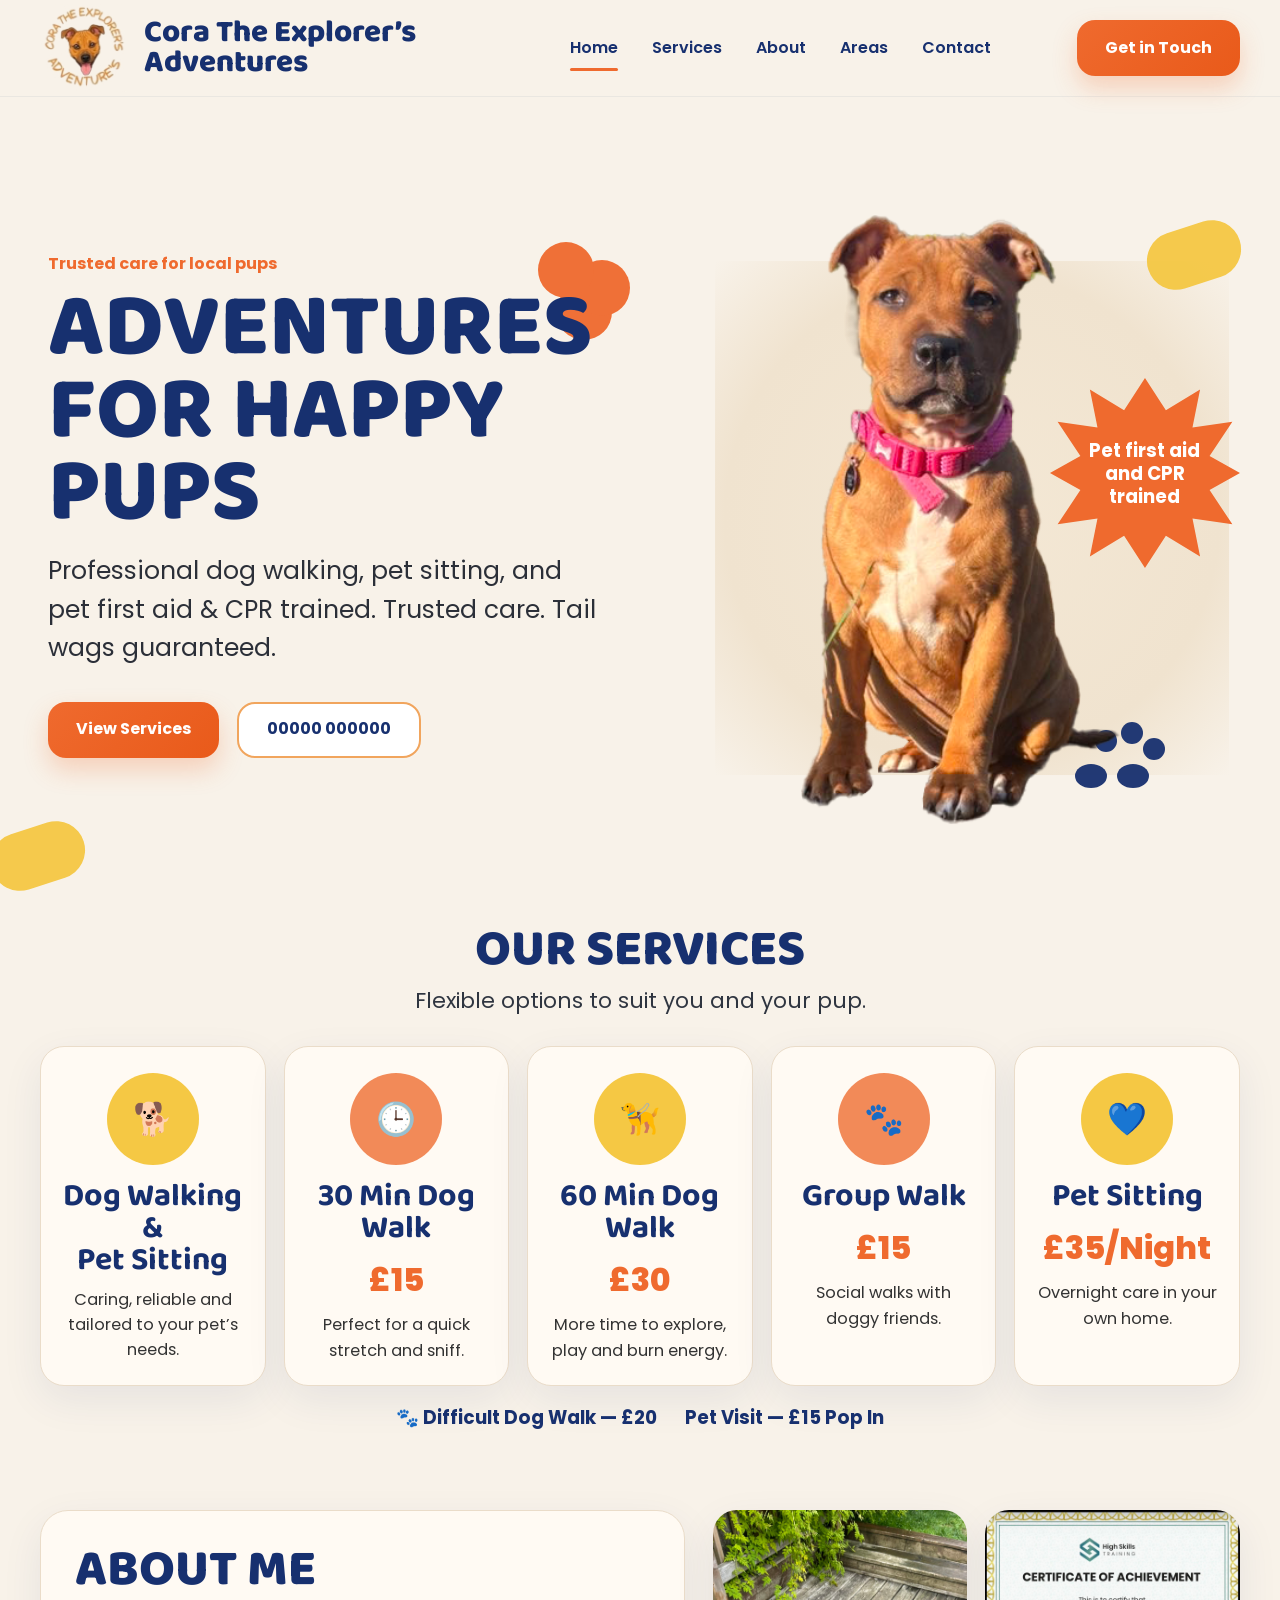
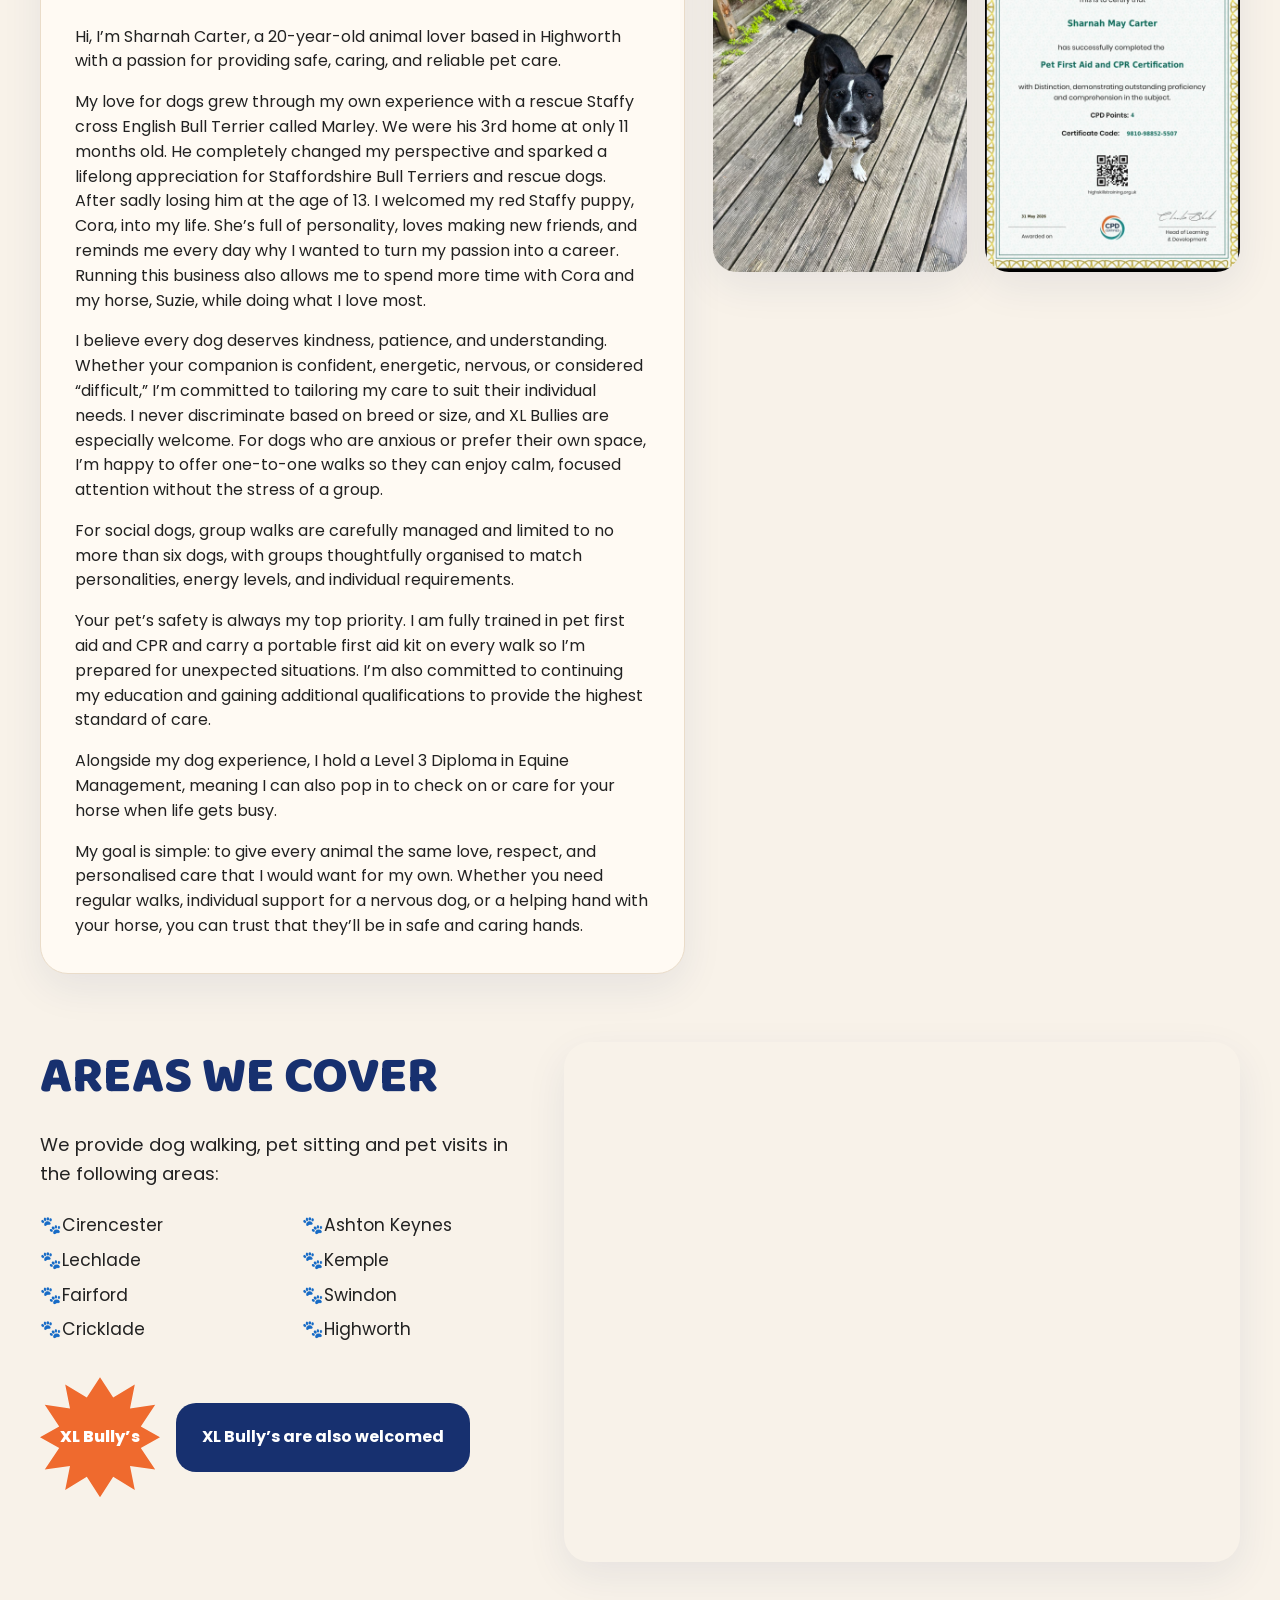
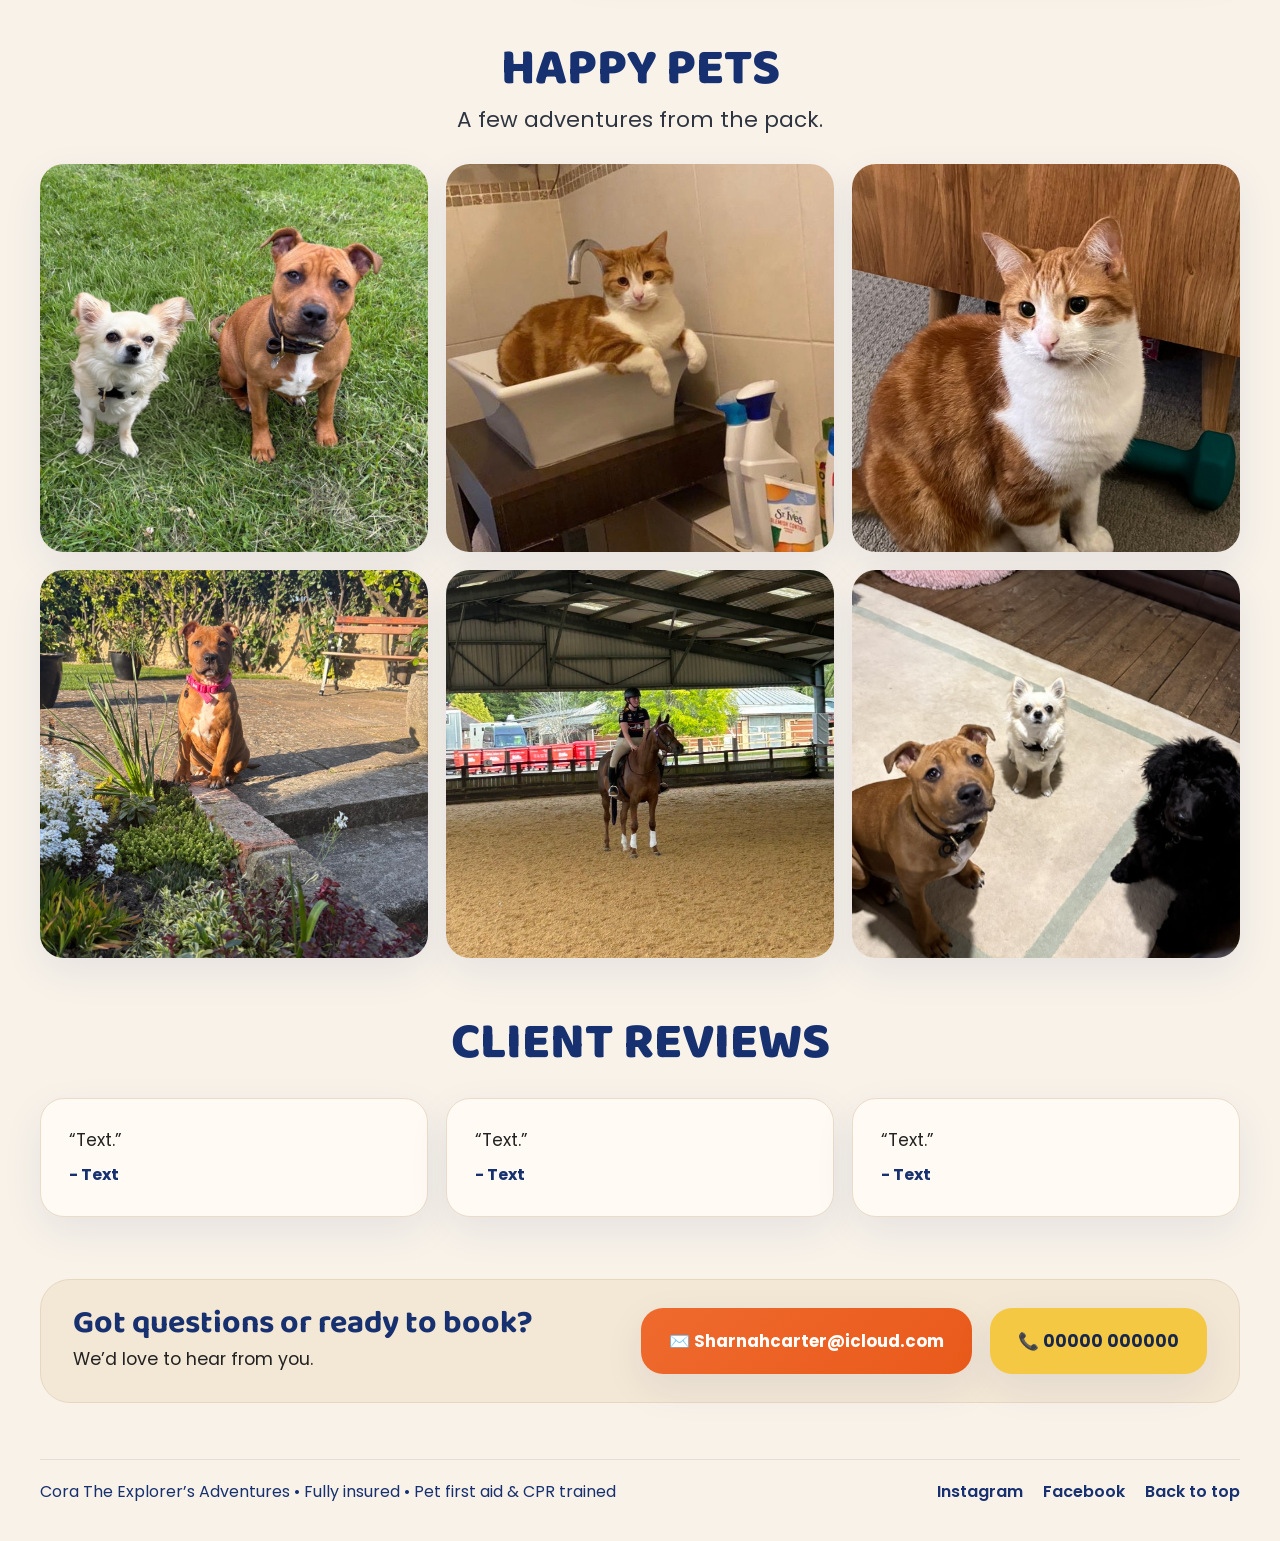
==== commit 9eecd548: "Add files via upload" ====
--- a/index.html
+++ b/index.html
@@ -56,7 +56,7 @@
 
         <div class="hero-visual">
           <div class="hero-image-bg"></div>
-          <img src="Cora.PNG" alt="Cora" class="hero-dog">
+          <img src="cora.png" alt="Cora" class="hero-dog">
 
           <div class="burst-badge">
             <span>Pet first aid<br>and CPR<br>trained</span>
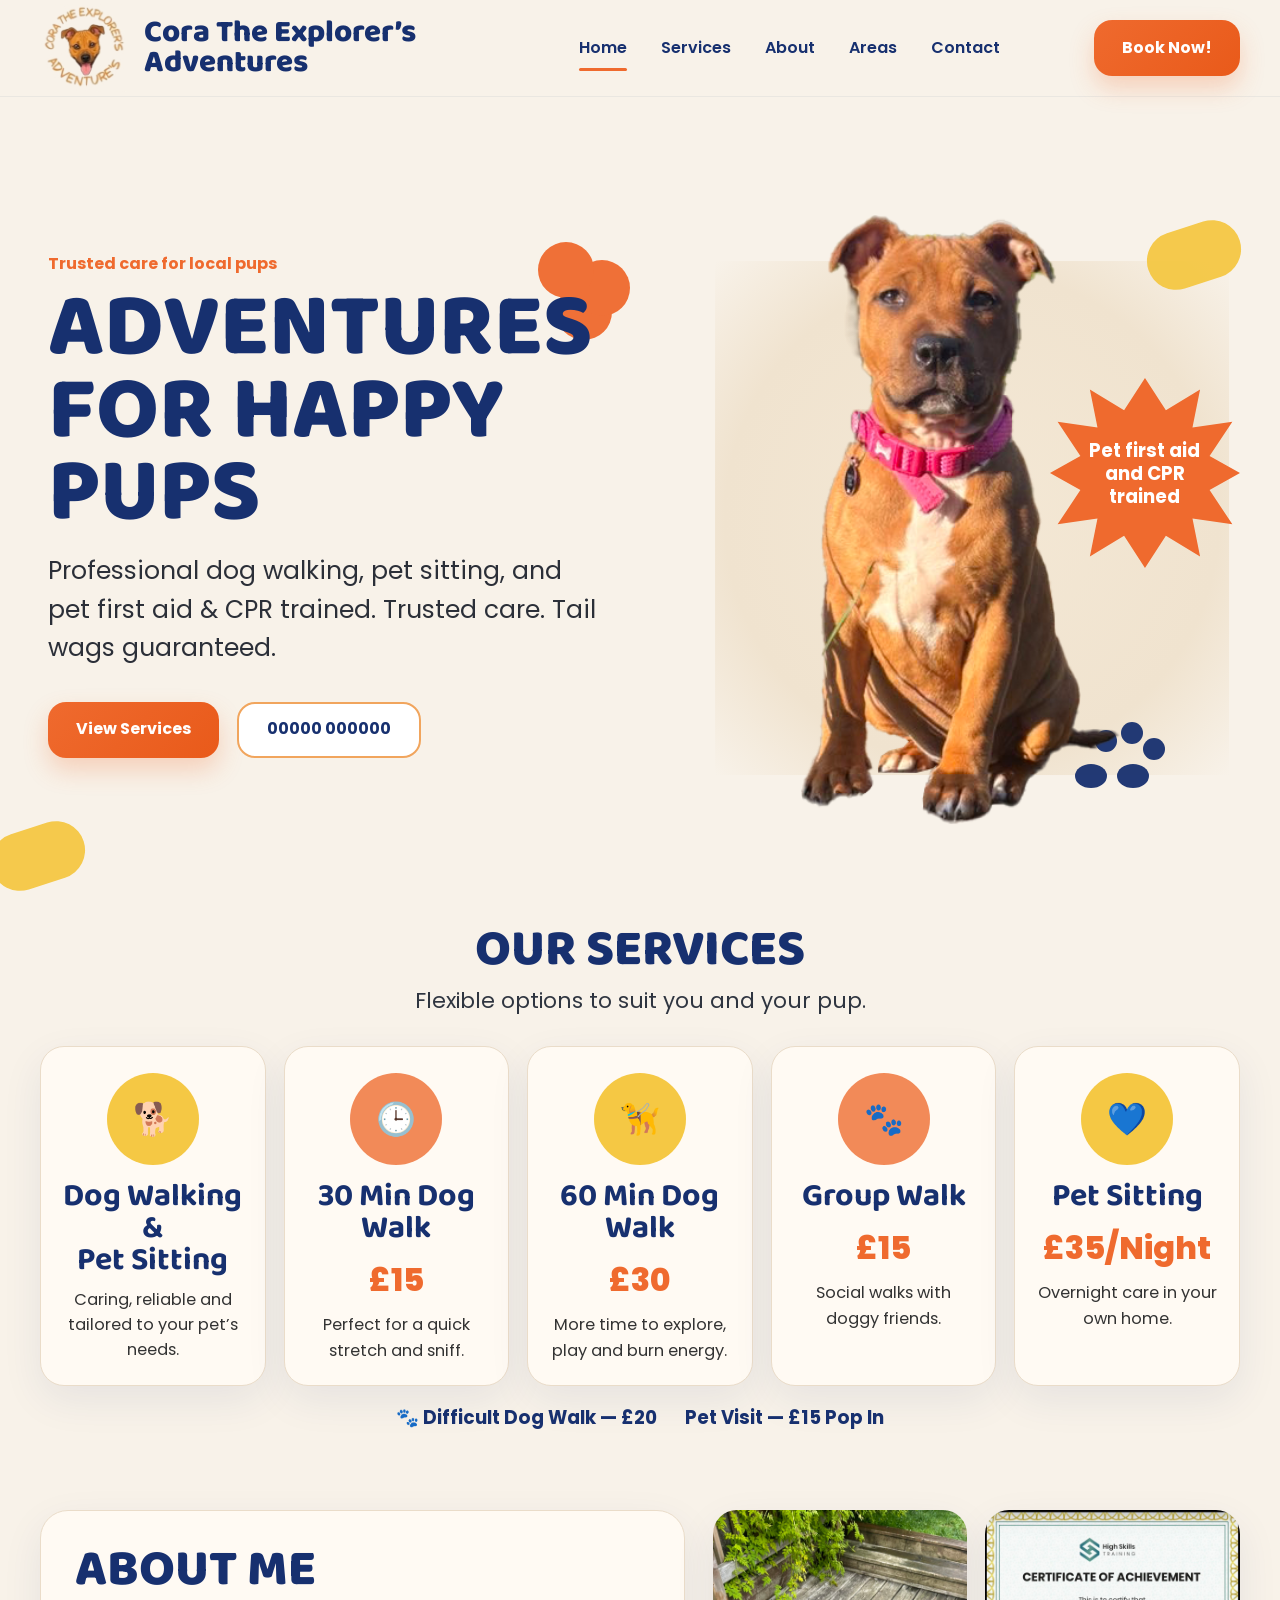
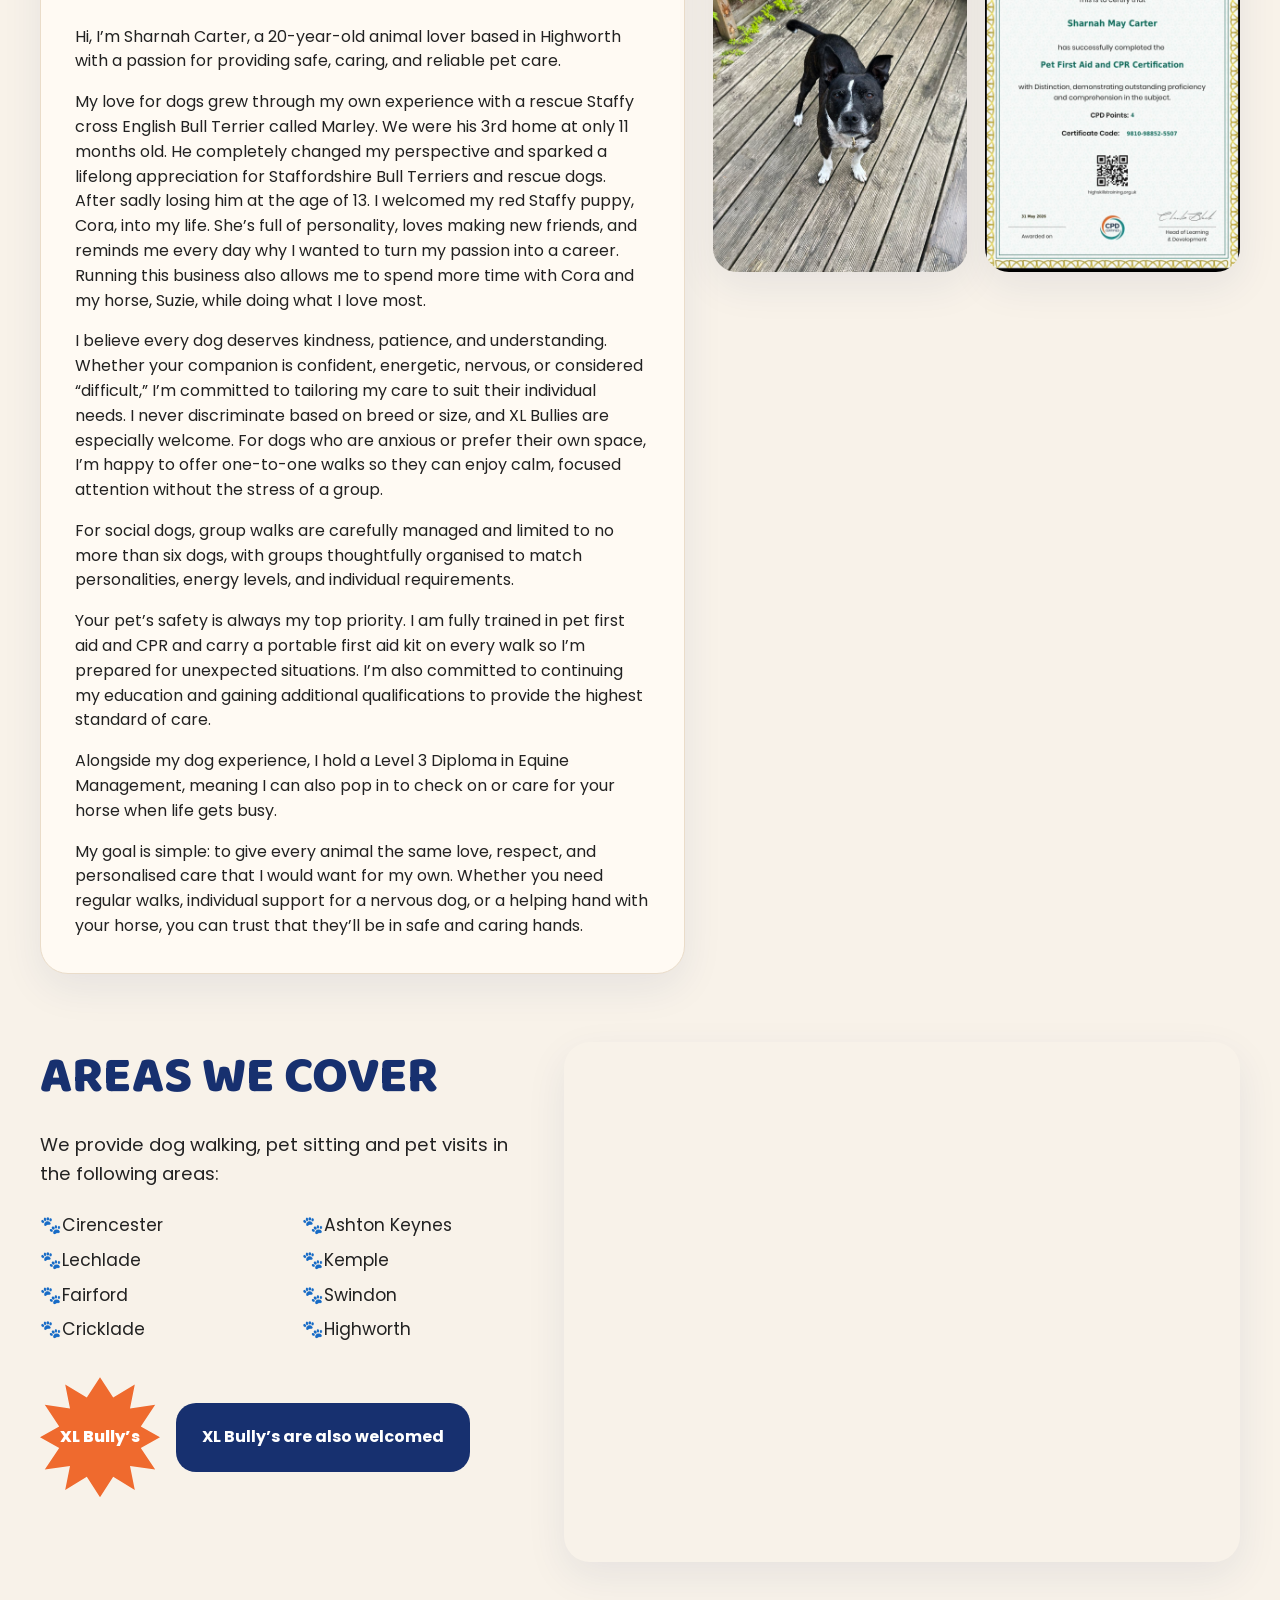
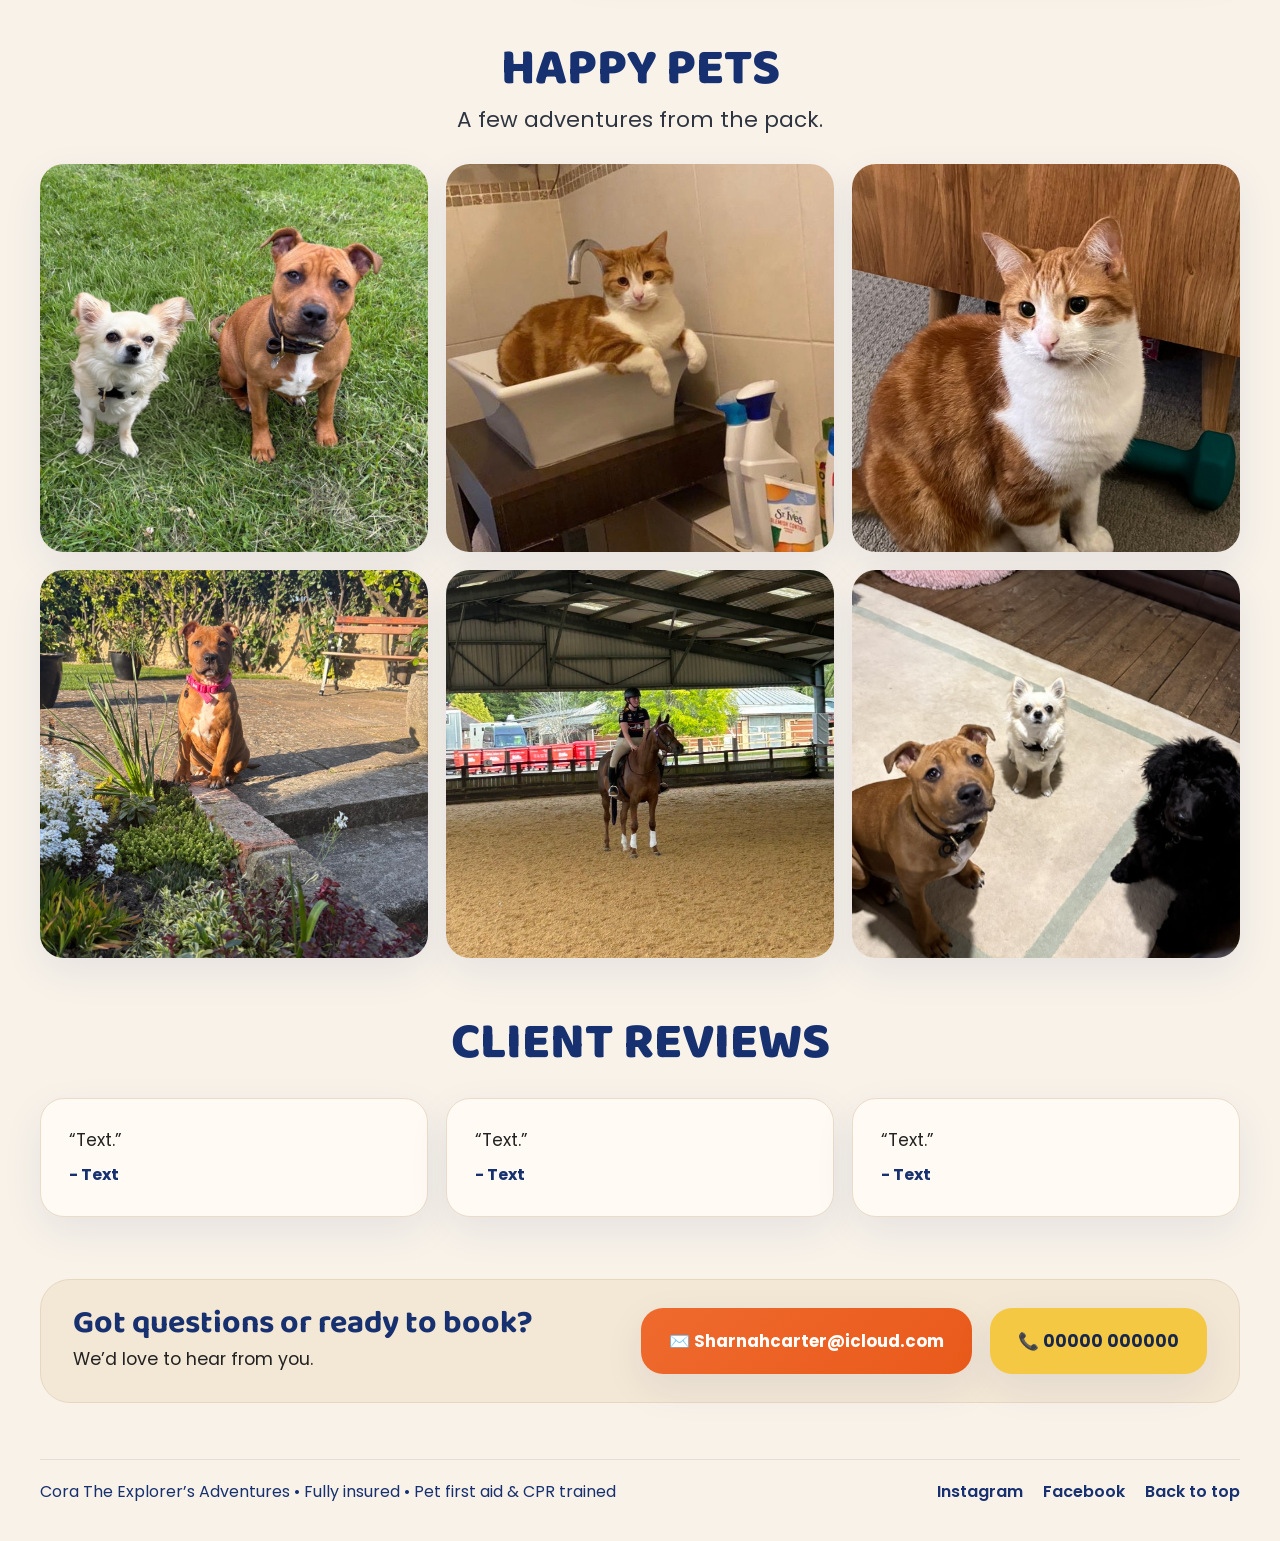
==== commit 920ef8ef: "Add files via upload" ====
--- a/index.html
+++ b/index.html
@@ -32,7 +32,7 @@
         </ul>
       </nav>
 
-      <a href="#contact" class="btn btn-primary nav-cta">Get in Touch</a>
+      <a href="Booking.html" target="_blank" class="btn btn-primary nav-cta">Book Now!</a>
     </div>
   </header>
 
